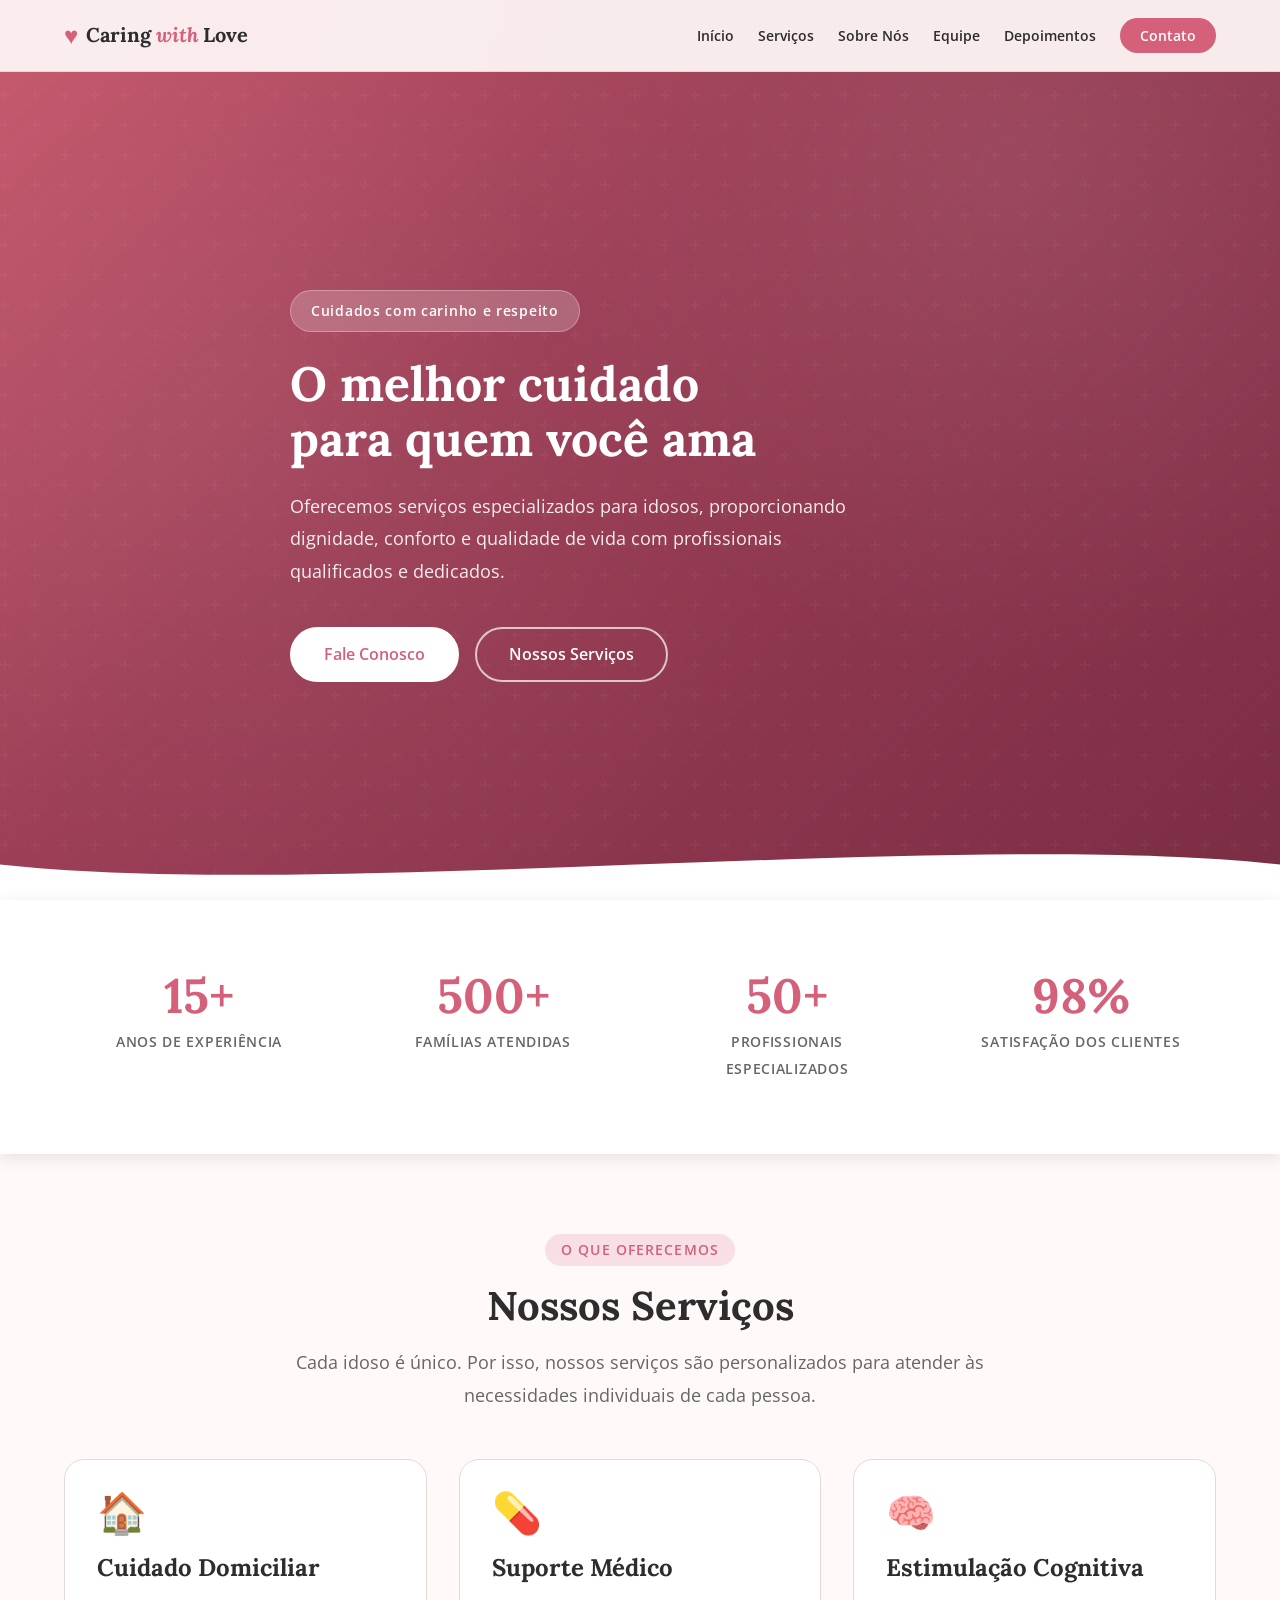
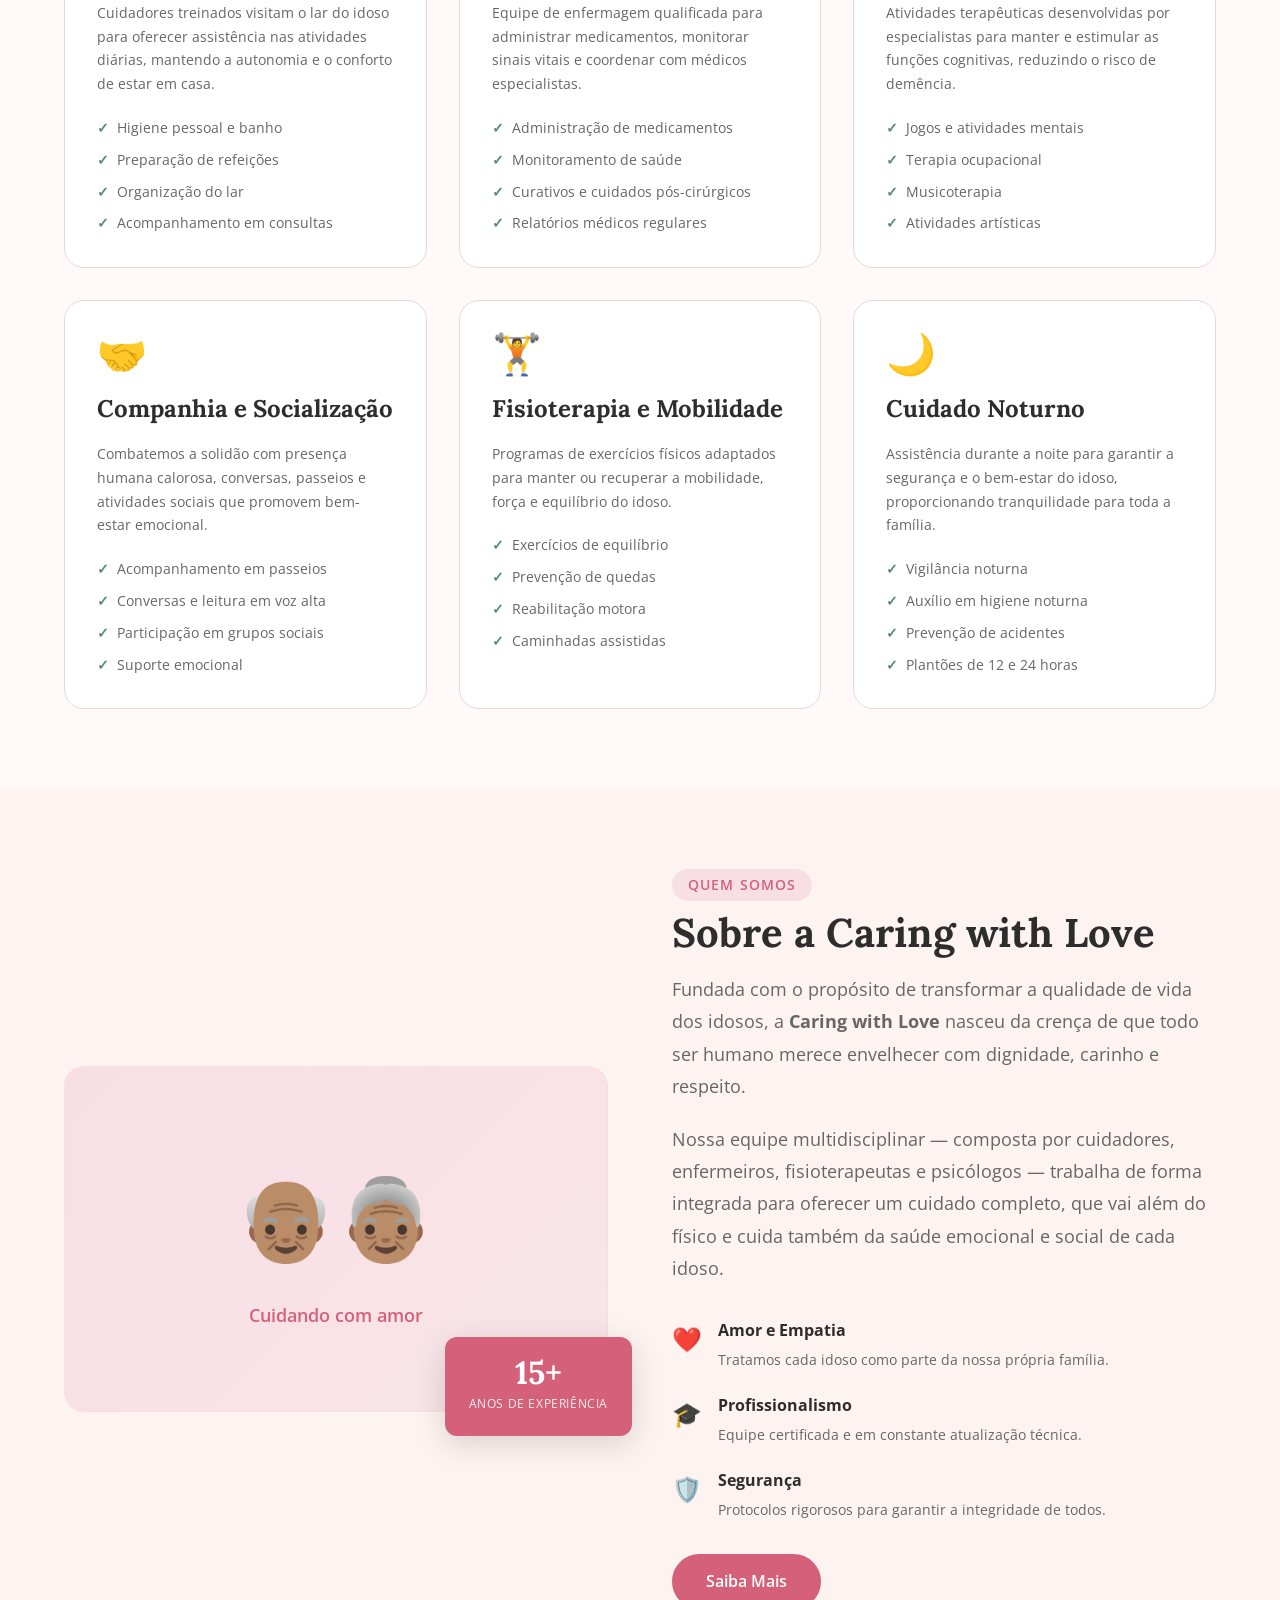
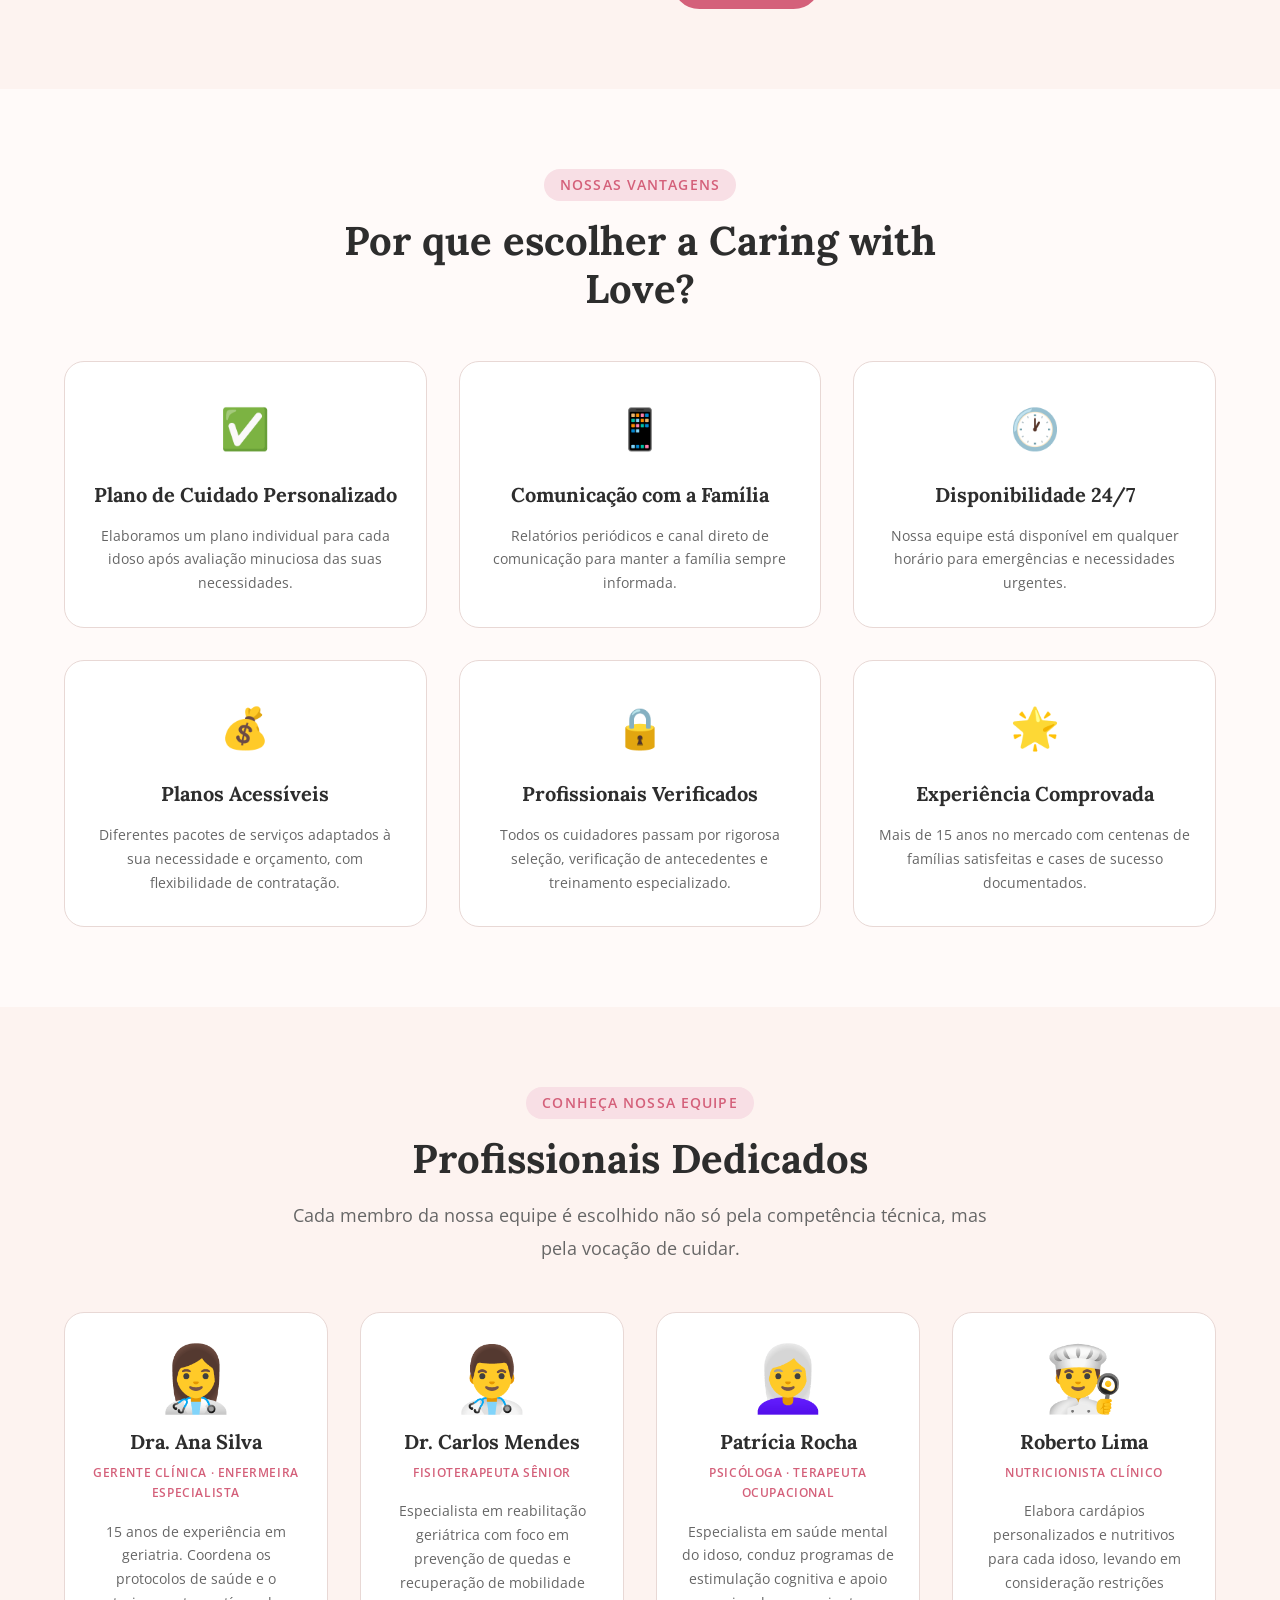
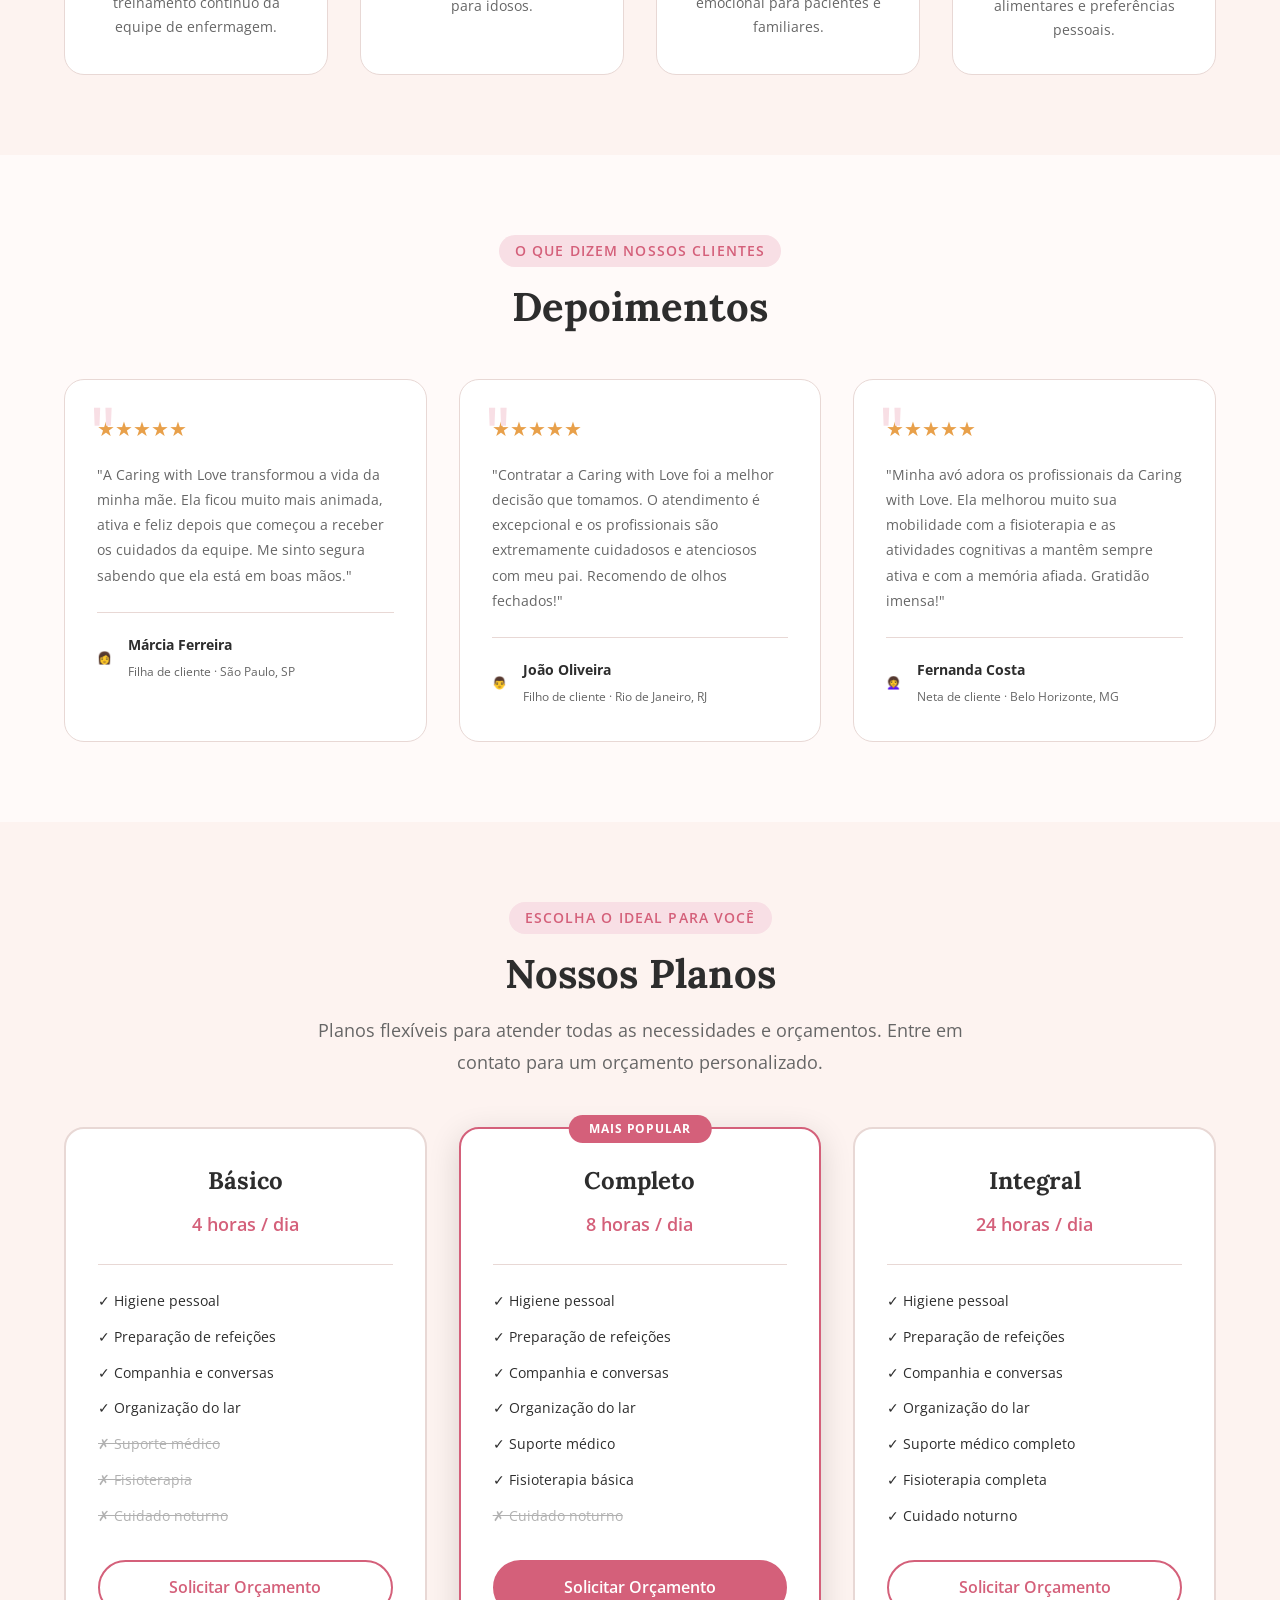
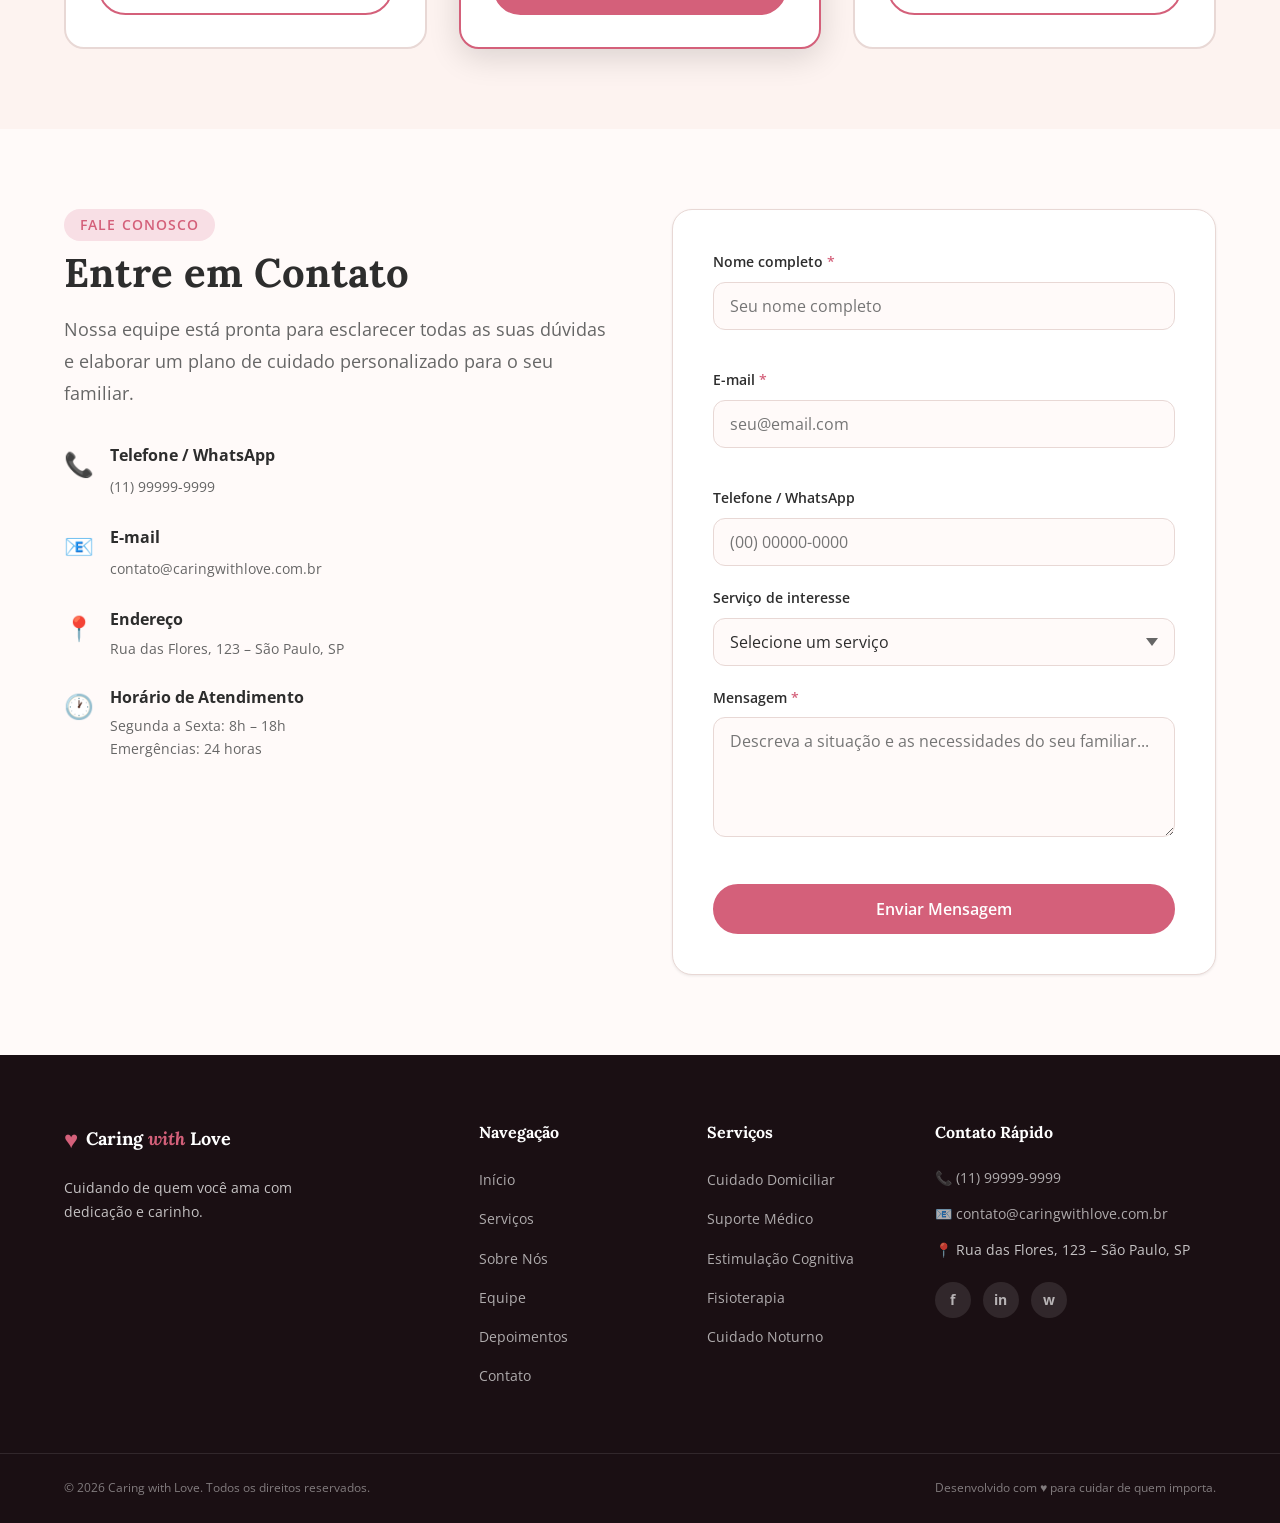
==== index.html @ ffe64343 "Create Caring with Love elderly care landing page website Agent-Logs-Url: https://github.com/Alfredo" ====
<!DOCTYPE html>
<html lang="pt-BR">
<head>
  <meta charset="UTF-8" />
  <meta name="viewport" content="width=device-width, initial-scale=1.0" />
  <meta name="description" content="Caring with Love – Cuidados especializados para idosos. Oferecemos serviços de acompanhamento, cuidado pessoal e suporte médico para garantir bem-estar e qualidade de vida." />
  <title>Caring with Love | Cuidados Especializados para Idosos</title>
  <link rel="stylesheet" href="css/styles.css" />
  <link rel="preconnect" href="https://fonts.googleapis.com" />
  <link rel="preconnect" href="https://fonts.gstatic.com" crossorigin />
  <link href="https://fonts.googleapis.com/css2?family=Lora:wght@400;600;700&family=Open+Sans:wght@300;400;600&display=swap" rel="stylesheet" />
</head>
<body>

  <!-- ===== HEADER / NAV ===== -->
  <header class="header" id="header">
    <div class="container header__inner">
      <a href="#inicio" class="logo" aria-label="Caring with Love – início">
        <span class="logo__icon">♥</span>
        <span class="logo__text">Caring <em>with</em> Love</span>
      </a>

      <button class="nav-toggle" id="navToggle" aria-expanded="false" aria-controls="mainNav" aria-label="Abrir menu">
        <span></span><span></span><span></span>
      </button>

      <nav class="nav" id="mainNav" role="navigation" aria-label="Menu principal">
        <ul class="nav__list">
          <li><a href="#inicio"     class="nav__link">Início</a></li>
          <li><a href="#servicos"   class="nav__link">Serviços</a></li>
          <li><a href="#sobre"      class="nav__link">Sobre Nós</a></li>
          <li><a href="#equipe"     class="nav__link">Equipe</a></li>
          <li><a href="#depoimentos" class="nav__link">Depoimentos</a></li>
          <li><a href="#contato"    class="nav__link nav__link--cta">Contato</a></li>
        </ul>
      </nav>
    </div>
  </header>

  <main>

    <!-- ===== HERO ===== -->
    <section class="hero" id="inicio" aria-labelledby="heroHeading">
      <div class="hero__overlay"></div>
      <div class="container hero__content">
        <p class="hero__tag">Cuidados com carinho e respeito</p>
        <h1 class="hero__heading" id="heroHeading">
          O melhor cuidado<br />para quem você ama
        </h1>
        <p class="hero__sub">
          Oferecemos serviços especializados para idosos, proporcionando dignidade,
          conforto e qualidade de vida com profissionais qualificados e dedicados.
        </p>
        <div class="hero__actions">
          <a href="#contato" class="btn btn--primary">Fale Conosco</a>
          <a href="#servicos" class="btn btn--outline">Nossos Serviços</a>
        </div>
      </div>
      <div class="hero__wave" aria-hidden="true">
        <svg viewBox="0 0 1440 80" preserveAspectRatio="none" xmlns="http://www.w3.org/2000/svg">
          <path d="M0,40 C360,80 1080,0 1440,40 L1440,80 L0,80 Z" fill="#fff"/>
        </svg>
      </div>
    </section>

    <!-- ===== STATS ===== -->
    <section class="stats" aria-label="Nossos números">
      <div class="container stats__grid">
        <div class="stat-card">
          <span class="stat-card__number">15+</span>
          <span class="stat-card__label">Anos de Experiência</span>
        </div>
        <div class="stat-card">
          <span class="stat-card__number">500+</span>
          <span class="stat-card__label">Famílias Atendidas</span>
        </div>
        <div class="stat-card">
          <span class="stat-card__number">50+</span>
          <span class="stat-card__label">Profissionais Especializados</span>
        </div>
        <div class="stat-card">
          <span class="stat-card__number">98%</span>
          <span class="stat-card__label">Satisfação dos Clientes</span>
        </div>
      </div>
    </section>

    <!-- ===== SERVIÇOS ===== -->
    <section class="services section" id="servicos" aria-labelledby="servicesHeading">
      <div class="container">
        <div class="section__header">
          <p class="section__tag">O que oferecemos</p>
          <h2 class="section__title" id="servicesHeading">Nossos Serviços</h2>
          <p class="section__sub">
            Cada idoso é único. Por isso, nossos serviços são personalizados para atender
            às necessidades individuais de cada pessoa.
          </p>
        </div>

        <div class="services__grid">

          <article class="service-card">
            <div class="service-card__icon" aria-hidden="true">🏠</div>
            <h3 class="service-card__title">Cuidado Domiciliar</h3>
            <p class="service-card__desc">
              Cuidadores treinados visitam o lar do idoso para oferecer assistência nas atividades
              diárias, mantendo a autonomia e o conforto de estar em casa.
            </p>
            <ul class="service-card__list">
              <li>Higiene pessoal e banho</li>
              <li>Preparação de refeições</li>
              <li>Organização do lar</li>
              <li>Acompanhamento em consultas</li>
            </ul>
          </article>

          <article class="service-card">
            <div class="service-card__icon" aria-hidden="true">💊</div>
            <h3 class="service-card__title">Suporte Médico</h3>
            <p class="service-card__desc">
              Equipe de enfermagem qualificada para administrar medicamentos, monitorar sinais
              vitais e coordenar com médicos especialistas.
            </p>
            <ul class="service-card__list">
              <li>Administração de medicamentos</li>
              <li>Monitoramento de saúde</li>
              <li>Curativos e cuidados pós-cirúrgicos</li>
              <li>Relatórios médicos regulares</li>
            </ul>
          </article>

          <article class="service-card">
            <div class="service-card__icon" aria-hidden="true">🧠</div>
            <h3 class="service-card__title">Estimulação Cognitiva</h3>
            <p class="service-card__desc">
              Atividades terapêuticas desenvolvidas por especialistas para manter e estimular as
              funções cognitivas, reduzindo o risco de demência.
            </p>
            <ul class="service-card__list">
              <li>Jogos e atividades mentais</li>
              <li>Terapia ocupacional</li>
              <li>Musicoterapia</li>
              <li>Atividades artísticas</li>
            </ul>
          </article>

          <article class="service-card">
            <div class="service-card__icon" aria-hidden="true">🤝</div>
            <h3 class="service-card__title">Companhia e Socialização</h3>
            <p class="service-card__desc">
              Combatemos a solidão com presença humana calorosa, conversas, passeios e atividades
              sociais que promovem bem-estar emocional.
            </p>
            <ul class="service-card__list">
              <li>Acompanhamento em passeios</li>
              <li>Conversas e leitura em voz alta</li>
              <li>Participação em grupos sociais</li>
              <li>Suporte emocional</li>
            </ul>
          </article>

          <article class="service-card">
            <div class="service-card__icon" aria-hidden="true">🏋️</div>
            <h3 class="service-card__title">Fisioterapia e Mobilidade</h3>
            <p class="service-card__desc">
              Programas de exercícios físicos adaptados para manter ou recuperar a mobilidade,
              força e equilíbrio do idoso.
            </p>
            <ul class="service-card__list">
              <li>Exercícios de equilíbrio</li>
              <li>Prevenção de quedas</li>
              <li>Reabilitação motora</li>
              <li>Caminhadas assistidas</li>
            </ul>
          </article>

          <article class="service-card">
            <div class="service-card__icon" aria-hidden="true">🌙</div>
            <h3 class="service-card__title">Cuidado Noturno</h3>
            <p class="service-card__desc">
              Assistência durante a noite para garantir a segurança e o bem-estar do idoso,
              proporcionando tranquilidade para toda a família.
            </p>
            <ul class="service-card__list">
              <li>Vigilância noturna</li>
              <li>Auxílio em higiene noturna</li>
              <li>Prevenção de acidentes</li>
              <li>Plantões de 12 e 24 horas</li>
            </ul>
          </article>

        </div>
      </div>
    </section>

    <!-- ===== SOBRE NÓS ===== -->
    <section class="about section section--alt" id="sobre" aria-labelledby="aboutHeading">
      <div class="container about__inner">
        <div class="about__visual" aria-hidden="true">
          <div class="about__img-wrap">
            <div class="about__img-placeholder">
              <span class="about__img-emoji">👴🏽👵🏽</span>
              <p>Cuidando com amor</p>
            </div>
          </div>
          <div class="about__badge">
            <span class="about__badge-number">15+</span>
            <span class="about__badge-text">Anos de experiência</span>
          </div>
        </div>

        <div class="about__content">
          <p class="section__tag">Quem somos</p>
          <h2 class="section__title" id="aboutHeading">Sobre a Caring with Love</h2>
          <p class="about__text">
            Fundada com o propósito de transformar a qualidade de vida dos idosos, a
            <strong>Caring with Love</strong> nasceu da crença de que todo ser humano merece
            envelhecer com dignidade, carinho e respeito.
          </p>
          <p class="about__text">
            Nossa equipe multidisciplinar — composta por cuidadores, enfermeiros, fisioterapeutas
            e psicólogos — trabalha de forma integrada para oferecer um cuidado completo, que vai
            além do físico e cuida também da saúde emocional e social de cada idoso.
          </p>

          <div class="about__values">
            <div class="value-item">
              <span class="value-item__icon" aria-hidden="true">❤️</span>
              <div>
                <strong>Amor e Empatia</strong>
                <p>Tratamos cada idoso como parte da nossa própria família.</p>
              </div>
            </div>
            <div class="value-item">
              <span class="value-item__icon" aria-hidden="true">🎓</span>
              <div>
                <strong>Profissionalismo</strong>
                <p>Equipe certificada e em constante atualização técnica.</p>
              </div>
            </div>
            <div class="value-item">
              <span class="value-item__icon" aria-hidden="true">🛡️</span>
              <div>
                <strong>Segurança</strong>
                <p>Protocolos rigorosos para garantir a integridade de todos.</p>
              </div>
            </div>
          </div>

          <a href="#contato" class="btn btn--primary">Saiba Mais</a>
        </div>
      </div>
    </section>

    <!-- ===== POR QUE NÓS ===== -->
    <section class="why section" aria-labelledby="whyHeading">
      <div class="container">
        <div class="section__header">
          <p class="section__tag">Nossas vantagens</p>
          <h2 class="section__title" id="whyHeading">Por que escolher a Caring with Love?</h2>
        </div>
        <div class="why__grid">
          <div class="why-item">
            <span class="why-item__icon" aria-hidden="true">✅</span>
            <h3>Plano de Cuidado Personalizado</h3>
            <p>Elaboramos um plano individual para cada idoso após avaliação minuciosa das suas necessidades.</p>
          </div>
          <div class="why-item">
            <span class="why-item__icon" aria-hidden="true">📱</span>
            <h3>Comunicação com a Família</h3>
            <p>Relatórios periódicos e canal direto de comunicação para manter a família sempre informada.</p>
          </div>
          <div class="why-item">
            <span class="why-item__icon" aria-hidden="true">🕐</span>
            <h3>Disponibilidade 24/7</h3>
            <p>Nossa equipe está disponível em qualquer horário para emergências e necessidades urgentes.</p>
          </div>
          <div class="why-item">
            <span class="why-item__icon" aria-hidden="true">💰</span>
            <h3>Planos Acessíveis</h3>
            <p>Diferentes pacotes de serviços adaptados à sua necessidade e orçamento, com flexibilidade de contratação.</p>
          </div>
          <div class="why-item">
            <span class="why-item__icon" aria-hidden="true">🔒</span>
            <h3>Profissionais Verificados</h3>
            <p>Todos os cuidadores passam por rigorosa seleção, verificação de antecedentes e treinamento especializado.</p>
          </div>
          <div class="why-item">
            <span class="why-item__icon" aria-hidden="true">🌟</span>
            <h3>Experiência Comprovada</h3>
            <p>Mais de 15 anos no mercado com centenas de famílias satisfeitas e cases de sucesso documentados.</p>
          </div>
        </div>
      </div>
    </section>

    <!-- ===== EQUIPE ===== -->
    <section class="team section section--alt" id="equipe" aria-labelledby="teamHeading">
      <div class="container">
        <div class="section__header">
          <p class="section__tag">Conheça nossa equipe</p>
          <h2 class="section__title" id="teamHeading">Profissionais Dedicados</h2>
          <p class="section__sub">
            Cada membro da nossa equipe é escolhido não só pela competência técnica,
            mas pela vocação de cuidar.
          </p>
        </div>

        <div class="team__grid">

          <article class="team-card">
            <div class="team-card__avatar" aria-hidden="true">👩‍⚕️</div>
            <h3 class="team-card__name">Dra. Ana Silva</h3>
            <p class="team-card__role">Gerente Clínica · Enfermeira Especialista</p>
            <p class="team-card__bio">
              15 anos de experiência em geriatria. Coordena os protocolos de saúde e o
              treinamento contínuo da equipe de enfermagem.
            </p>
          </article>

          <article class="team-card">
            <div class="team-card__avatar" aria-hidden="true">👨‍⚕️</div>
            <h3 class="team-card__name">Dr. Carlos Mendes</h3>
            <p class="team-card__role">Fisioterapeuta Sênior</p>
            <p class="team-card__bio">
              Especialista em reabilitação geriátrica com foco em prevenção de quedas
              e recuperação de mobilidade para idosos.
            </p>
          </article>

          <article class="team-card">
            <div class="team-card__avatar" aria-hidden="true">👩‍🦳</div>
            <h3 class="team-card__name">Patrícia Rocha</h3>
            <p class="team-card__role">Psicóloga · Terapeuta Ocupacional</p>
            <p class="team-card__bio">
              Especialista em saúde mental do idoso, conduz programas de estimulação
              cognitiva e apoio emocional para pacientes e familiares.
            </p>
          </article>

          <article class="team-card">
            <div class="team-card__avatar" aria-hidden="true">👨‍🍳</div>
            <h3 class="team-card__name">Roberto Lima</h3>
            <p class="team-card__role">Nutricionista Clínico</p>
            <p class="team-card__bio">
              Elabora cardápios personalizados e nutritivos para cada idoso, levando em
              consideração restrições alimentares e preferências pessoais.
            </p>
          </article>

        </div>
      </div>
    </section>

    <!-- ===== DEPOIMENTOS ===== -->
    <section class="testimonials section" id="depoimentos" aria-labelledby="testimonialsHeading">
      <div class="container">
        <div class="section__header">
          <p class="section__tag">O que dizem nossos clientes</p>
          <h2 class="section__title" id="testimonialsHeading">Depoimentos</h2>
        </div>

        <div class="testimonials__slider" role="list">

          <blockquote class="testimonial-card" role="listitem">
            <div class="testimonial-card__stars" aria-label="5 estrelas">★★★★★</div>
            <p class="testimonial-card__text">
              "A Caring with Love transformou a vida da minha mãe. Ela ficou muito mais animada,
              ativa e feliz depois que começou a receber os cuidados da equipe. Me sinto segura
              sabendo que ela está em boas mãos."
            </p>
            <footer class="testimonial-card__author">
              <span class="testimonial-card__avatar" aria-hidden="true">👩</span>
              <div>
                <cite>Márcia Ferreira</cite>
                <span>Filha de cliente · São Paulo, SP</span>
              </div>
            </footer>
          </blockquote>

          <blockquote class="testimonial-card" role="listitem">
            <div class="testimonial-card__stars" aria-label="5 estrelas">★★★★★</div>
            <p class="testimonial-card__text">
              "Contratar a Caring with Love foi a melhor decisão que tomamos. O atendimento
              é excepcional e os profissionais são extremamente cuidadosos e atenciosos com
              meu pai. Recomendo de olhos fechados!"
            </p>
            <footer class="testimonial-card__author">
              <span class="testimonial-card__avatar" aria-hidden="true">👨</span>
              <div>
                <cite>João Oliveira</cite>
                <span>Filho de cliente · Rio de Janeiro, RJ</span>
              </div>
            </footer>
          </blockquote>

          <blockquote class="testimonial-card" role="listitem">
            <div class="testimonial-card__stars" aria-label="5 estrelas">★★★★★</div>
            <p class="testimonial-card__text">
              "Minha avó adora os profissionais da Caring with Love. Ela melhorou muito
              sua mobilidade com a fisioterapia e as atividades cognitivas a mantêm
              sempre ativa e com a memória afiada. Gratidão imensa!"
            </p>
            <footer class="testimonial-card__author">
              <span class="testimonial-card__avatar" aria-hidden="true">👩‍🦱</span>
              <div>
                <cite>Fernanda Costa</cite>
                <span>Neta de cliente · Belo Horizonte, MG</span>
              </div>
            </footer>
          </blockquote>

        </div>
      </div>
    </section>

    <!-- ===== PLANOS ===== -->
    <section class="plans section section--alt" aria-labelledby="plansHeading">
      <div class="container">
        <div class="section__header">
          <p class="section__tag">Escolha o ideal para você</p>
          <h2 class="section__title" id="plansHeading">Nossos Planos</h2>
          <p class="section__sub">
            Planos flexíveis para atender todas as necessidades e orçamentos.
            Entre em contato para um orçamento personalizado.
          </p>
        </div>

        <div class="plans__grid">

          <div class="plan-card">
            <div class="plan-card__header">
              <h3 class="plan-card__name">Básico</h3>
              <p class="plan-card__hours">4 horas / dia</p>
            </div>
            <ul class="plan-card__features">
              <li>✓ Higiene pessoal</li>
              <li>✓ Preparação de refeições</li>
              <li>✓ Companhia e conversas</li>
              <li>✓ Organização do lar</li>
              <li class="inactive">✗ Suporte médico</li>
              <li class="inactive">✗ Fisioterapia</li>
              <li class="inactive">✗ Cuidado noturno</li>
            </ul>
            <a href="#contato" class="btn btn--outline btn--full">Solicitar Orçamento</a>
          </div>

          <div class="plan-card plan-card--featured">
            <div class="plan-card__badge">Mais Popular</div>
            <div class="plan-card__header">
              <h3 class="plan-card__name">Completo</h3>
              <p class="plan-card__hours">8 horas / dia</p>
            </div>
            <ul class="plan-card__features">
              <li>✓ Higiene pessoal</li>
              <li>✓ Preparação de refeições</li>
              <li>✓ Companhia e conversas</li>
              <li>✓ Organização do lar</li>
              <li>✓ Suporte médico</li>
              <li>✓ Fisioterapia básica</li>
              <li class="inactive">✗ Cuidado noturno</li>
            </ul>
            <a href="#contato" class="btn btn--primary btn--full">Solicitar Orçamento</a>
          </div>

          <div class="plan-card">
            <div class="plan-card__header">
              <h3 class="plan-card__name">Integral</h3>
              <p class="plan-card__hours">24 horas / dia</p>
            </div>
            <ul class="plan-card__features">
              <li>✓ Higiene pessoal</li>
              <li>✓ Preparação de refeições</li>
              <li>✓ Companhia e conversas</li>
              <li>✓ Organização do lar</li>
              <li>✓ Suporte médico completo</li>
              <li>✓ Fisioterapia completa</li>
              <li>✓ Cuidado noturno</li>
            </ul>
            <a href="#contato" class="btn btn--outline btn--full">Solicitar Orçamento</a>
          </div>

        </div>
      </div>
    </section>

    <!-- ===== CONTATO ===== -->
    <section class="contact section" id="contato" aria-labelledby="contactHeading">
      <div class="container contact__inner">

        <div class="contact__info">
          <p class="section__tag">Fale conosco</p>
          <h2 class="section__title" id="contactHeading">Entre em Contato</h2>
          <p class="contact__text">
            Nossa equipe está pronta para esclarecer todas as suas dúvidas e elaborar
            um plano de cuidado personalizado para o seu familiar.
          </p>

          <div class="contact__details">
            <div class="contact__detail-item">
              <span class="contact__detail-icon" aria-hidden="true">📞</span>
              <div>
                <strong>Telefone / WhatsApp</strong>
                <a href="tel:+5511999999999">(11) 99999-9999</a>
              </div>
            </div>
            <div class="contact__detail-item">
              <span class="contact__detail-icon" aria-hidden="true">📧</span>
              <div>
                <strong>E-mail</strong>
                <a href="mailto:contato@caringwithlove.com.br">contato@caringwithlove.com.br</a>
              </div>
            </div>
            <div class="contact__detail-item">
              <span class="contact__detail-icon" aria-hidden="true">📍</span>
              <div>
                <strong>Endereço</strong>
                <address>Rua das Flores, 123 – São Paulo, SP</address>
              </div>
            </div>
            <div class="contact__detail-item">
              <span class="contact__detail-icon" aria-hidden="true">🕐</span>
              <div>
                <strong>Horário de Atendimento</strong>
                <p>Segunda a Sexta: 8h – 18h<br/>Emergências: 24 horas</p>
              </div>
            </div>
          </div>
        </div>

        <div class="contact__form-wrap">
          <form class="contact-form" id="contactForm" novalidate aria-label="Formulário de contato">
            <div class="form-group">
              <label for="name">Nome completo <span aria-hidden="true">*</span></label>
              <input type="text" id="name" name="name" required autocomplete="name"
                     placeholder="Seu nome completo" aria-required="true" />
              <span class="form-error" id="nameError" aria-live="polite"></span>
            </div>

            <div class="form-group">
              <label for="email">E-mail <span aria-hidden="true">*</span></label>
              <input type="email" id="email" name="email" required autocomplete="email"
                     placeholder="seu@email.com" aria-required="true" />
              <span class="form-error" id="emailError" aria-live="polite"></span>
            </div>

            <div class="form-group">
              <label for="phone">Telefone / WhatsApp</label>
              <input type="tel" id="phone" name="phone" autocomplete="tel"
                     placeholder="(00) 00000-0000" />
            </div>

            <div class="form-group">
              <label for="service">Serviço de interesse</label>
              <select id="service" name="service">
                <option value="">Selecione um serviço</option>
                <option value="domiciliar">Cuidado Domiciliar</option>
                <option value="medico">Suporte Médico</option>
                <option value="cognitivo">Estimulação Cognitiva</option>
                <option value="companhia">Companhia e Socialização</option>
                <option value="fisioterapia">Fisioterapia e Mobilidade</option>
                <option value="noturno">Cuidado Noturno</option>
                <option value="outro">Outro</option>
              </select>
            </div>

            <div class="form-group">
              <label for="message">Mensagem <span aria-hidden="true">*</span></label>
              <textarea id="message" name="message" rows="4" required
                        placeholder="Descreva a situação e as necessidades do seu familiar..."
                        aria-required="true"></textarea>
              <span class="form-error" id="messageError" aria-live="polite"></span>
            </div>

            <button type="submit" class="btn btn--primary btn--full">
              Enviar Mensagem
            </button>

            <p class="form-success" id="formSuccess" role="alert" hidden>
              ✅ Mensagem enviada com sucesso! Entraremos em contato em breve.
            </p>
          </form>
        </div>

      </div>
    </section>

  </main>

  <!-- ===== FOOTER ===== -->
  <footer class="footer" role="contentinfo">
    <div class="container footer__inner">
      <div class="footer__brand">
        <a href="#inicio" class="logo logo--light" aria-label="Caring with Love – voltar ao início">
          <span class="logo__icon">♥</span>
          <span class="logo__text">Caring <em>with</em> Love</span>
        </a>
        <p class="footer__tagline">Cuidando de quem você ama com dedicação e carinho.</p>
      </div>

      <div class="footer__links">
        <h4>Navegação</h4>
        <ul>
          <li><a href="#inicio">Início</a></li>
          <li><a href="#servicos">Serviços</a></li>
          <li><a href="#sobre">Sobre Nós</a></li>
          <li><a href="#equipe">Equipe</a></li>
          <li><a href="#depoimentos">Depoimentos</a></li>
          <li><a href="#contato">Contato</a></li>
        </ul>
      </div>

      <div class="footer__links">
        <h4>Serviços</h4>
        <ul>
          <li><a href="#servicos">Cuidado Domiciliar</a></li>
          <li><a href="#servicos">Suporte Médico</a></li>
          <li><a href="#servicos">Estimulação Cognitiva</a></li>
          <li><a href="#servicos">Fisioterapia</a></li>
          <li><a href="#servicos">Cuidado Noturno</a></li>
        </ul>
      </div>

      <div class="footer__contact">
        <h4>Contato Rápido</h4>
        <p><a href="tel:+5511999999999">📞 (11) 99999-9999</a></p>
        <p><a href="mailto:contato@caringwithlove.com.br">📧 contato@caringwithlove.com.br</a></p>
        <p>📍 Rua das Flores, 123 – São Paulo, SP</p>
        <div class="footer__social" aria-label="Redes sociais">
          <a href="#" aria-label="Facebook" class="social-link">f</a>
          <a href="#" aria-label="Instagram" class="social-link">in</a>
          <a href="#" aria-label="WhatsApp" class="social-link">w</a>
        </div>
      </div>
    </div>

    <div class="footer__bottom">
      <div class="container">
        <p>&copy; <span id="currentYear"></span> Caring with Love. Todos os direitos reservados.</p>
        <p>Desenvolvido com <span aria-label="amor">♥</span> para cuidar de quem importa.</p>
      </div>
    </div>
  </footer>

  <!-- Back to top button -->
  <a href="#inicio" class="back-to-top" id="backToTop" aria-label="Voltar ao topo" hidden>↑</a>

  <script src="js/main.js"></script>
</body>
</html>
---- css/styles.css ----
/* ============================================================
   Caring with Love – Main Stylesheet
   Design: warm, accessible, professional senior-care look
   ============================================================ */

/* ---------- CSS Custom Properties ---------- */
:root {
  /* Palette */
  --clr-primary:       #d4607a;   /* warm rose */
  --clr-primary-dark:  #b84d66;
  --clr-primary-light: #f8dfe5;
  --clr-secondary:     #5a8a6e;   /* calm green */
  --clr-secondary-light: #e8f4ee;
  --clr-accent:        #e8a04a;   /* warm amber */

  /* Neutrals */
  --clr-bg:            #fffaf9;
  --clr-bg-alt:        #fdf3f0;
  --clr-text:          #2d2d2d;
  --clr-text-muted:    #666;
  --clr-border:        #e8d8d5;
  --clr-white:         #ffffff;

  /* Typography */
  --font-heading: 'Lora', Georgia, serif;
  --font-body:    'Open Sans', Arial, sans-serif;
  --fs-xs:   0.75rem;
  --fs-sm:   0.875rem;
  --fs-base: 1rem;
  --fs-md:   1.125rem;
  --fs-lg:   1.25rem;
  --fs-xl:   1.5rem;
  --fs-2xl:  2rem;
  --fs-3xl:  2.5rem;
  --fs-4xl:  3rem;

  /* Spacing */
  --space-1:  0.25rem;
  --space-2:  0.5rem;
  --space-3:  0.75rem;
  --space-4:  1rem;
  --space-5:  1.25rem;
  --space-6:  1.5rem;
  --space-8:  2rem;
  --space-10: 2.5rem;
  --space-12: 3rem;
  --space-16: 4rem;
  --space-20: 5rem;
  --space-24: 6rem;

  /* Layout */
  --container-max: 1200px;
  --header-h: 72px;
  --radius-sm: 6px;
  --radius-md: 12px;
  --radius-lg: 20px;
  --radius-pill: 100px;

  /* Shadows */
  --shadow-sm: 0 1px 3px rgba(0,0,0,0.08);
  --shadow-md: 0 4px 16px rgba(0,0,0,0.10);
  --shadow-lg: 0 8px 32px rgba(0,0,0,0.14);

  /* Transitions */
  --transition: 0.25s ease;
}

/* ---------- Reset & Base ---------- */
*, *::before, *::after {
  box-sizing: border-box;
  margin: 0;
  padding: 0;
}

html {
  scroll-behavior: smooth;
  scroll-padding-top: var(--header-h);
}

body {
  font-family: var(--font-body);
  font-size: var(--fs-base);
  line-height: 1.7;
  color: var(--clr-text);
  background-color: var(--clr-bg);
  -webkit-font-smoothing: antialiased;
}

img, svg { display: block; max-width: 100%; }

a {
  color: var(--clr-primary);
  text-decoration: none;
  transition: color var(--transition);
}
a:hover { color: var(--clr-primary-dark); }
a:focus-visible {
  outline: 3px solid var(--clr-primary);
  outline-offset: 3px;
  border-radius: var(--radius-sm);
}

ul { list-style: none; }

/* ---------- Utility: Container ---------- */
.container {
  width: 90%;
  max-width: var(--container-max);
  margin-inline: auto;
}

/* ---------- Utility: Buttons ---------- */
.btn {
  display: inline-flex;
  align-items: center;
  justify-content: center;
  gap: var(--space-2);
  padding: var(--space-3) var(--space-8);
  border-radius: var(--radius-pill);
  font-family: var(--font-body);
  font-size: var(--fs-base);
  font-weight: 600;
  cursor: pointer;
  border: 2px solid transparent;
  transition: all var(--transition);
  white-space: nowrap;
  text-decoration: none;
}

.btn--primary {
  background: var(--clr-primary);
  color: var(--clr-white);
  border-color: var(--clr-primary);
}
.btn--primary:hover {
  background: var(--clr-primary-dark);
  border-color: var(--clr-primary-dark);
  color: var(--clr-white);
  transform: translateY(-2px);
  box-shadow: 0 6px 20px rgba(212,96,122,0.35);
}

.btn--outline {
  background: transparent;
  color: var(--clr-primary);
  border-color: var(--clr-primary);
}
.btn--outline:hover {
  background: var(--clr-primary);
  color: var(--clr-white);
  transform: translateY(-2px);
}

.btn--full { width: 100%; }

/* ---------- Section helpers ---------- */
.section {
  padding-block: var(--space-20);
}
.section--alt {
  background-color: var(--clr-bg-alt);
}

.section__header {
  text-align: center;
  max-width: 700px;
  margin-inline: auto;
  margin-bottom: var(--space-12);
}

.section__tag {
  display: inline-block;
  background: var(--clr-primary-light);
  color: var(--clr-primary);
  font-size: var(--fs-sm);
  font-weight: 600;
  letter-spacing: 0.08em;
  text-transform: uppercase;
  padding: var(--space-1) var(--space-4);
  border-radius: var(--radius-pill);
  margin-bottom: var(--space-4);
}

.section__title {
  font-family: var(--font-heading);
  font-size: clamp(var(--fs-xl), 4vw, var(--fs-3xl));
  font-weight: 700;
  color: var(--clr-text);
  line-height: 1.2;
  margin-bottom: var(--space-4);
}

.section__sub {
  color: var(--clr-text-muted);
  font-size: var(--fs-md);
  line-height: 1.8;
}

/* ============================================================
   HEADER
   ============================================================ */
.header {
  position: fixed;
  top: 0;
  left: 0;
  right: 0;
  z-index: 1000;
  height: var(--header-h);
  background: rgba(255,250,249,0.92);
  backdrop-filter: blur(10px);
  -webkit-backdrop-filter: blur(10px);
  border-bottom: 1px solid var(--clr-border);
  transition: box-shadow var(--transition);
}
.header.scrolled { box-shadow: var(--shadow-md); }

.header__inner {
  height: 100%;
  display: flex;
  align-items: center;
  justify-content: space-between;
  gap: var(--space-6);
}

/* Logo */
.logo {
  display: flex;
  align-items: center;
  gap: var(--space-2);
  color: var(--clr-text);
  text-decoration: none;
  flex-shrink: 0;
}
.logo:hover { color: var(--clr-primary); }
.logo__icon {
  font-size: var(--fs-xl);
  color: var(--clr-primary);
}
.logo__text {
  font-family: var(--font-heading);
  font-size: var(--fs-lg);
  font-weight: 700;
}
.logo__text em { font-style: italic; color: var(--clr-primary); }
.logo--light .logo__text,
.logo--light { color: var(--clr-white); }

/* Nav */
.nav__list {
  display: flex;
  align-items: center;
  gap: var(--space-6);
}

.nav__link {
  font-size: var(--fs-sm);
  font-weight: 600;
  color: var(--clr-text);
  padding-block: var(--space-2);
  border-bottom: 2px solid transparent;
  transition: all var(--transition);
}
.nav__link:hover,
.nav__link.active {
  color: var(--clr-primary);
  border-bottom-color: var(--clr-primary);
}
.nav__link--cta {
  background: var(--clr-primary);
  color: var(--clr-white) !important;
  padding: var(--space-2) var(--space-5);
  border-radius: var(--radius-pill);
  border-bottom: none !important;
}
.nav__link--cta:hover {
  background: var(--clr-primary-dark);
  transform: translateY(-1px);
}

/* Mobile toggle */
.nav-toggle {
  display: none;
  flex-direction: column;
  gap: 5px;
  background: none;
  border: none;
  cursor: pointer;
  padding: var(--space-2);
  border-radius: var(--radius-sm);
}
.nav-toggle span {
  display: block;
  width: 24px;
  height: 2px;
  background: var(--clr-text);
  border-radius: 2px;
  transition: all var(--transition);
}
.nav-toggle[aria-expanded="true"] span:nth-child(1) {
  transform: translateY(7px) rotate(45deg);
}
.nav-toggle[aria-expanded="true"] span:nth-child(2) {
  opacity: 0;
}
.nav-toggle[aria-expanded="true"] span:nth-child(3) {
  transform: translateY(-7px) rotate(-45deg);
}

/* ============================================================
   HERO
   ============================================================ */
.hero {
  position: relative;
  min-height: 100vh;
  display: flex;
  align-items: center;
  background: linear-gradient(135deg, #c85a6e 0%, #9b3d55 40%, #7a2d44 100%);
  overflow: hidden;
  padding-top: var(--header-h);
}

/* Decorative pattern */
.hero::before {
  content: '';
  position: absolute;
  inset: 0;
  background-image:
    radial-gradient(circle at 20% 50%, rgba(255,255,255,0.05) 0%, transparent 50%),
    radial-gradient(circle at 80% 20%, rgba(255,255,255,0.08) 0%, transparent 40%);
  pointer-events: none;
}

.hero__overlay {
  position: absolute;
  inset: 0;
  background: url("data:image/svg+xml,%3Csvg width='60' height='60' viewBox='0 0 60 60' xmlns='http://www.w3.org/2000/svg'%3E%3Cg fill='none' fill-rule='evenodd'%3E%3Cg fill='%23ffffff' fill-opacity='0.03'%3E%3Cpath d='M36 34v-4h-2v4h-4v2h4v4h2v-4h4v-2h-4zm0-30V0h-2v4h-4v2h4v4h2V6h4V4h-4zM6 34v-4H4v4H0v2h4v4h2v-4h4v-2H6zM6 4V0H4v4H0v2h4v4h2V6h4V4H6z'/%3E%3C/g%3E%3C/g%3E%3C/svg%3E");
  pointer-events: none;
}

.hero__content {
  position: relative;
  z-index: 1;
  max-width: 700px;
  color: var(--clr-white);
  padding-block: var(--space-16);
}

.hero__tag {
  display: inline-block;
  background: rgba(255,255,255,0.2);
  backdrop-filter: blur(4px);
  border: 1px solid rgba(255,255,255,0.3);
  padding: var(--space-2) var(--space-5);
  border-radius: var(--radius-pill);
  font-size: var(--fs-sm);
  font-weight: 600;
  margin-bottom: var(--space-6);
  letter-spacing: 0.05em;
}

.hero__heading {
  font-family: var(--font-heading);
  font-size: clamp(var(--fs-2xl), 6vw, var(--fs-4xl));
  font-weight: 700;
  line-height: 1.15;
  margin-bottom: var(--space-6);
}

.hero__sub {
  font-size: clamp(var(--fs-base), 2.5vw, var(--fs-md));
  line-height: 1.8;
  opacity: 0.9;
  margin-bottom: var(--space-10);
  max-width: 560px;
}

.hero__actions {
  display: flex;
  flex-wrap: wrap;
  gap: var(--space-4);
}

.hero__actions .btn--primary {
  background: var(--clr-white);
  color: var(--clr-primary);
  border-color: var(--clr-white);
}
.hero__actions .btn--primary:hover {
  background: var(--clr-primary-light);
  border-color: var(--clr-primary-light);
  color: var(--clr-primary-dark);
}

.hero__actions .btn--outline {
  color: var(--clr-white);
  border-color: rgba(255,255,255,0.7);
}
.hero__actions .btn--outline:hover {
  background: rgba(255,255,255,0.15);
  border-color: var(--clr-white);
  color: var(--clr-white);
}

.hero__wave {
  position: absolute;
  bottom: 0;
  left: 0;
  right: 0;
  line-height: 0;
}
.hero__wave svg { width: 100%; height: auto; }

/* ============================================================
   STATS
   ============================================================ */
.stats {
  padding-block: var(--space-12);
  background: var(--clr-white);
  box-shadow: var(--shadow-md);
  position: relative;
  z-index: 2;
}

.stats__grid {
  display: grid;
  grid-template-columns: repeat(auto-fit, minmax(180px, 1fr));
  gap: var(--space-6);
  text-align: center;
}

.stat-card {
  padding: var(--space-6);
}
.stat-card__number {
  display: block;
  font-family: var(--font-heading);
  font-size: clamp(var(--fs-2xl), 4vw, var(--fs-4xl));
  font-weight: 700;
  color: var(--clr-primary);
  line-height: 1;
  margin-bottom: var(--space-2);
}
.stat-card__label {
  font-size: var(--fs-sm);
  color: var(--clr-text-muted);
  font-weight: 600;
  text-transform: uppercase;
  letter-spacing: 0.05em;
}

/* ============================================================
   SERVICES
   ============================================================ */
.services__grid {
  display: grid;
  grid-template-columns: repeat(auto-fit, minmax(300px, 1fr));
  gap: var(--space-8);
}

.service-card {
  background: var(--clr-white);
  border: 1px solid var(--clr-border);
  border-radius: var(--radius-lg);
  padding: var(--space-8);
  transition: all var(--transition);
}
.service-card:hover {
  transform: translateY(-6px);
  box-shadow: var(--shadow-lg);
  border-color: var(--clr-primary-light);
}

.service-card__icon {
  font-size: 2.5rem;
  margin-bottom: var(--space-4);
  line-height: 1;
}

.service-card__title {
  font-family: var(--font-heading);
  font-size: var(--fs-xl);
  font-weight: 700;
  color: var(--clr-text);
  margin-bottom: var(--space-3);
}

.service-card__desc {
  color: var(--clr-text-muted);
  margin-bottom: var(--space-5);
  font-size: var(--fs-sm);
}

.service-card__list {
  display: flex;
  flex-direction: column;
  gap: var(--space-2);
}
.service-card__list li {
  font-size: var(--fs-sm);
  color: var(--clr-text-muted);
  padding-left: var(--space-5);
  position: relative;
}
.service-card__list li::before {
  content: '✓';
  position: absolute;
  left: 0;
  color: var(--clr-secondary);
  font-weight: 700;
}

/* ============================================================
   ABOUT
   ============================================================ */
.about__inner {
  display: grid;
  grid-template-columns: 1fr 1fr;
  gap: var(--space-16);
  align-items: center;
}

.about__visual {
  position: relative;
}

.about__img-wrap {
  border-radius: var(--radius-lg);
  overflow: hidden;
}

.about__img-placeholder {
  background: linear-gradient(135deg, var(--clr-primary-light), #f9e5e8);
  border-radius: var(--radius-lg);
  padding: var(--space-20) var(--space-10);
  text-align: center;
  border: 2px dashed var(--clr-primary-light);
}
.about__img-emoji {
  font-size: 5rem;
  display: block;
  margin-bottom: var(--space-4);
}
.about__img-placeholder p {
  color: var(--clr-primary);
  font-weight: 600;
  font-size: var(--fs-md);
}

.about__badge {
  position: absolute;
  bottom: calc(-1 * var(--space-6));
  right: calc(-1 * var(--space-6));
  background: var(--clr-primary);
  color: var(--clr-white);
  border-radius: var(--radius-md);
  padding: var(--space-5) var(--space-6);
  text-align: center;
  box-shadow: var(--shadow-lg);
}
.about__badge-number {
  display: block;
  font-family: var(--font-heading);
  font-size: var(--fs-2xl);
  font-weight: 700;
  line-height: 1;
}
.about__badge-text {
  font-size: var(--fs-xs);
  opacity: 0.9;
  text-transform: uppercase;
  letter-spacing: 0.05em;
}

.about__content .section__title { text-align: left; }
.about__content .section__tag  { margin-bottom: var(--space-2); }

.about__text {
  color: var(--clr-text-muted);
  margin-bottom: var(--space-5);
  font-size: var(--fs-md);
  line-height: 1.8;
}

.about__values {
  display: flex;
  flex-direction: column;
  gap: var(--space-5);
  margin-block: var(--space-8);
}

.value-item {
  display: flex;
  gap: var(--space-4);
  align-items: flex-start;
}
.value-item__icon {
  font-size: 1.5rem;
  flex-shrink: 0;
  margin-top: 2px;
}
.value-item strong {
  display: block;
  color: var(--clr-text);
  margin-bottom: var(--space-1);
}
.value-item p {
  color: var(--clr-text-muted);
  font-size: var(--fs-sm);
}

/* ============================================================
   WHY CHOOSE US
   ============================================================ */
.why__grid {
  display: grid;
  grid-template-columns: repeat(auto-fit, minmax(280px, 1fr));
  gap: var(--space-8);
}

.why-item {
  text-align: center;
  padding: var(--space-8) var(--space-6);
  border-radius: var(--radius-lg);
  background: var(--clr-white);
  border: 1px solid var(--clr-border);
  transition: all var(--transition);
}
.why-item:hover {
  box-shadow: var(--shadow-md);
  border-color: var(--clr-primary-light);
  transform: translateY(-4px);
}

.why-item__icon {
  font-size: 2.5rem;
  display: block;
  margin-bottom: var(--space-4);
}
.why-item h3 {
  font-family: var(--font-heading);
  font-size: var(--fs-lg);
  font-weight: 700;
  margin-bottom: var(--space-3);
  color: var(--clr-text);
}
.why-item p {
  color: var(--clr-text-muted);
  font-size: var(--fs-sm);
  line-height: 1.7;
}

/* ============================================================
   TEAM
   ============================================================ */
.team__grid {
  display: grid;
  grid-template-columns: repeat(auto-fit, minmax(240px, 1fr));
  gap: var(--space-8);
}

.team-card {
  background: var(--clr-white);
  border: 1px solid var(--clr-border);
  border-radius: var(--radius-lg);
  padding: var(--space-8) var(--space-6);
  text-align: center;
  transition: all var(--transition);
}
.team-card:hover {
  transform: translateY(-4px);
  box-shadow: var(--shadow-md);
  border-color: var(--clr-primary-light);
}

.team-card__avatar {
  font-size: 4rem;
  display: block;
  margin-bottom: var(--space-4);
  line-height: 1;
}

.team-card__name {
  font-family: var(--font-heading);
  font-size: var(--fs-lg);
  font-weight: 700;
  margin-bottom: var(--space-1);
  color: var(--clr-text);
}

.team-card__role {
  font-size: var(--fs-xs);
  color: var(--clr-primary);
  font-weight: 600;
  text-transform: uppercase;
  letter-spacing: 0.05em;
  margin-bottom: var(--space-4);
}

.team-card__bio {
  font-size: var(--fs-sm);
  color: var(--clr-text-muted);
  line-height: 1.7;
}

/* ============================================================
   TESTIMONIALS
   ============================================================ */
.testimonials {
  background: var(--clr-bg);
}

.testimonials__slider {
  display: grid;
  grid-template-columns: repeat(auto-fit, minmax(280px, 1fr));
  gap: var(--space-8);
}

.testimonial-card {
  background: var(--clr-white);
  border: 1px solid var(--clr-border);
  border-radius: var(--radius-lg);
  padding: var(--space-8);
  position: relative;
  transition: all var(--transition);
}
.testimonial-card:hover {
  box-shadow: var(--shadow-md);
  transform: translateY(-4px);
}
.testimonial-card::before {
  content: '"';
  position: absolute;
  top: var(--space-4);
  left: var(--space-6);
  font-family: var(--font-heading);
  font-size: 5rem;
  color: var(--clr-primary-light);
  line-height: 1;
  pointer-events: none;
}

.testimonial-card__stars {
  color: var(--clr-accent);
  font-size: var(--fs-lg);
  margin-bottom: var(--space-4);
}

.testimonial-card__text {
  color: var(--clr-text-muted);
  font-size: var(--fs-sm);
  line-height: 1.8;
  margin-bottom: var(--space-6);
  position: relative;
  z-index: 1;
}

.testimonial-card__author {
  display: flex;
  align-items: center;
  gap: var(--space-4);
  border-top: 1px solid var(--clr-border);
  padding-top: var(--space-5);
}
.testimonial-card__avatar {
  font-size: 2.5rem;
  flex-shrink: 0;
}
.testimonial-card__author cite {
  display: block;
  font-style: normal;
  font-weight: 700;
  color: var(--clr-text);
  font-size: var(--fs-sm);
}
.testimonial-card__author span {
  font-size: var(--fs-xs);
  color: var(--clr-text-muted);
}

/* ============================================================
   PLANS
   ============================================================ */
.plans__grid {
  display: grid;
  grid-template-columns: repeat(auto-fit, minmax(280px, 1fr));
  gap: var(--space-8);
  align-items: start;
}

.plan-card {
  background: var(--clr-white);
  border: 2px solid var(--clr-border);
  border-radius: var(--radius-lg);
  padding: var(--space-8);
  position: relative;
  transition: all var(--transition);
}
.plan-card:hover {
  transform: translateY(-4px);
  box-shadow: var(--shadow-md);
}
.plan-card--featured {
  border-color: var(--clr-primary);
  transform: scale(1.04);
  box-shadow: var(--shadow-lg);
}
.plan-card--featured:hover {
  transform: scale(1.04) translateY(-4px);
}

.plan-card__badge {
  position: absolute;
  top: -14px;
  left: 50%;
  transform: translateX(-50%);
  background: var(--clr-primary);
  color: var(--clr-white);
  font-size: var(--fs-xs);
  font-weight: 700;
  text-transform: uppercase;
  letter-spacing: 0.08em;
  padding: var(--space-1) var(--space-5);
  border-radius: var(--radius-pill);
  white-space: nowrap;
}

.plan-card__header {
  text-align: center;
  margin-bottom: var(--space-6);
  padding-bottom: var(--space-6);
  border-bottom: 1px solid var(--clr-border);
}
.plan-card__name {
  font-family: var(--font-heading);
  font-size: var(--fs-xl);
  font-weight: 700;
  color: var(--clr-text);
  margin-bottom: var(--space-2);
}
.plan-card__hours {
  color: var(--clr-primary);
  font-weight: 600;
  font-size: var(--fs-md);
}

.plan-card__features {
  display: flex;
  flex-direction: column;
  gap: var(--space-3);
  margin-bottom: var(--space-8);
}
.plan-card__features li {
  font-size: var(--fs-sm);
  color: var(--clr-text-muted);
}
.plan-card__features li:not(.inactive) {
  color: var(--clr-text);
}
.plan-card__features .inactive {
  opacity: 0.5;
  text-decoration: line-through;
}

/* ============================================================
   CONTACT
   ============================================================ */
.contact__inner {
  display: grid;
  grid-template-columns: 1fr 1fr;
  gap: var(--space-16);
  align-items: start;
}

.contact__info .section__title { text-align: left; }
.contact__info .section__tag  { margin-bottom: var(--space-2); }

.contact__text {
  color: var(--clr-text-muted);
  font-size: var(--fs-md);
  line-height: 1.8;
  margin-bottom: var(--space-8);
}

.contact__details {
  display: flex;
  flex-direction: column;
  gap: var(--space-6);
}

.contact__detail-item {
  display: flex;
  gap: var(--space-4);
  align-items: flex-start;
}
.contact__detail-icon {
  font-size: 1.5rem;
  flex-shrink: 0;
  margin-top: 2px;
}
.contact__detail-item strong {
  display: block;
  color: var(--clr-text);
  margin-bottom: var(--space-1);
}
.contact__detail-item a,
.contact__detail-item address,
.contact__detail-item p {
  color: var(--clr-text-muted);
  font-size: var(--fs-sm);
  font-style: normal;
  line-height: 1.6;
}
.contact__detail-item a:hover { color: var(--clr-primary); }

/* Contact Form */
.contact-form {
  background: var(--clr-white);
  border: 1px solid var(--clr-border);
  border-radius: var(--radius-lg);
  padding: var(--space-10);
  box-shadow: var(--shadow-sm);
}

.form-group {
  margin-bottom: var(--space-5);
}

.form-group label {
  display: block;
  font-weight: 600;
  font-size: var(--fs-sm);
  color: var(--clr-text);
  margin-bottom: var(--space-2);
}
.form-group label span { color: var(--clr-primary); }

.form-group input,
.form-group select,
.form-group textarea {
  width: 100%;
  padding: var(--space-3) var(--space-4);
  border: 1.5px solid var(--clr-border);
  border-radius: var(--radius-md);
  font-family: var(--font-body);
  font-size: var(--fs-base);
  color: var(--clr-text);
  background: var(--clr-bg);
  transition: border-color var(--transition), box-shadow var(--transition);
  -webkit-appearance: none;
  appearance: none;
}
.form-group input:focus,
.form-group select:focus,
.form-group textarea:focus {
  outline: none;
  border-color: var(--clr-primary);
  box-shadow: 0 0 0 3px rgba(212,96,122,0.15);
}
.form-group input.error,
.form-group textarea.error {
  border-color: #c0392b;
}
.form-group textarea { resize: vertical; min-height: 120px; }
.form-group select {
  background-image: url("data:image/svg+xml,%3Csvg xmlns='http://www.w3.org/2000/svg' width='12' height='8' viewBox='0 0 12 8'%3E%3Cpath fill='%23666' d='M6 8L0 0h12z'/%3E%3C/svg%3E");
  background-repeat: no-repeat;
  background-position: right var(--space-4) center;
  padding-right: var(--space-10);
  cursor: pointer;
}

.form-error {
  display: block;
  color: #c0392b;
  font-size: var(--fs-xs);
  margin-top: var(--space-1);
  min-height: 1.2em;
}

.form-success {
  text-align: center;
  color: var(--clr-secondary);
  font-weight: 600;
  padding: var(--space-4);
  background: var(--clr-secondary-light);
  border-radius: var(--radius-md);
  margin-top: var(--space-4);
}

/* ============================================================
   FOOTER
   ============================================================ */
.footer {
  background: #1a0f13;
  color: rgba(255,255,255,0.75);
}

.footer__inner {
  display: grid;
  grid-template-columns: 2fr 1fr 1fr 1.5fr;
  gap: var(--space-10);
  padding-block: var(--space-16);
}

.footer__brand .logo__text { font-size: var(--fs-md); }
.footer__tagline {
  margin-top: var(--space-4);
  font-size: var(--fs-sm);
  line-height: 1.7;
  max-width: 260px;
}

.footer__links h4,
.footer__contact h4 {
  color: var(--clr-white);
  font-family: var(--font-heading);
  font-size: var(--fs-base);
  margin-bottom: var(--space-5);
}
.footer__links ul {
  display: flex;
  flex-direction: column;
  gap: var(--space-3);
}
.footer__links a {
  color: rgba(255,255,255,0.65);
  font-size: var(--fs-sm);
  transition: color var(--transition);
}
.footer__links a:hover { color: var(--clr-primary-light); }

.footer__contact p {
  font-size: var(--fs-sm);
  margin-bottom: var(--space-3);
}
.footer__contact a {
  color: rgba(255,255,255,0.65);
}
.footer__contact a:hover { color: var(--clr-primary-light); }

.footer__social {
  display: flex;
  gap: var(--space-3);
  margin-top: var(--space-5);
}
.social-link {
  display: flex;
  align-items: center;
  justify-content: center;
  width: 36px;
  height: 36px;
  border-radius: 50%;
  background: rgba(255,255,255,0.1);
  color: var(--clr-white);
  font-size: var(--fs-sm);
  font-weight: 700;
  transition: all var(--transition);
  text-decoration: none;
}
.social-link:hover {
  background: var(--clr-primary);
  color: var(--clr-white);
  transform: translateY(-2px);
}

.footer__bottom {
  border-top: 1px solid rgba(255,255,255,0.1);
  padding-block: var(--space-6);
}
.footer__bottom .container {
  display: flex;
  justify-content: space-between;
  align-items: center;
  flex-wrap: wrap;
  gap: var(--space-3);
}
.footer__bottom p {
  font-size: var(--fs-xs);
  color: rgba(255,255,255,0.45);
}

/* ============================================================
   BACK TO TOP
   ============================================================ */
.back-to-top {
  position: fixed;
  bottom: var(--space-8);
  right: var(--space-8);
  z-index: 999;
  width: 44px;
  height: 44px;
  border-radius: 50%;
  background: var(--clr-primary);
  color: var(--clr-white);
  display: flex;
  align-items: center;
  justify-content: center;
  font-size: var(--fs-lg);
  font-weight: 700;
  box-shadow: var(--shadow-lg);
  transition: all var(--transition);
  text-decoration: none;
}
.back-to-top:hover {
  background: var(--clr-primary-dark);
  color: var(--clr-white);
  transform: translateY(-4px);
}
.back-to-top[hidden] { display: none; }

/* ============================================================
   RESPONSIVE – Tablet (≤ 900px)
   ============================================================ */
@media (max-width: 900px) {

  .nav-toggle { display: flex; }

  .nav {
    position: fixed;
    top: var(--header-h);
    left: 0;
    right: 0;
    background: var(--clr-white);
    border-bottom: 1px solid var(--clr-border);
    padding: var(--space-6);
    box-shadow: var(--shadow-lg);
    transform: translateY(-110%);
    transition: transform var(--transition);
    z-index: 999;
  }
  .nav.is-open { transform: translateY(0); }

  .nav__list {
    flex-direction: column;
    align-items: stretch;
    gap: var(--space-2);
  }
  .nav__link {
    display: block;
    padding: var(--space-3) var(--space-4);
    border-radius: var(--radius-md);
    border-bottom: none;
  }
  .nav__link:hover { background: var(--clr-primary-light); }
  .nav__link--cta { text-align: center; }

  .about__inner { grid-template-columns: 1fr; }
  .about__visual { order: -1; }
  .about__badge {
    bottom: var(--space-4);
    right: var(--space-4);
  }

  .contact__inner { grid-template-columns: 1fr; }

  .footer__inner {
    grid-template-columns: 1fr 1fr;
    gap: var(--space-10);
  }
  .footer__brand { grid-column: 1 / -1; }
}

/* ============================================================
   RESPONSIVE – Mobile (≤ 600px)
   ============================================================ */
@media (max-width: 600px) {
  :root { --space-20: 4rem; }

  .hero__content { padding-block: var(--space-12); }

  .stats__grid { grid-template-columns: 1fr 1fr; }

  .services__grid,
  .why__grid,
  .team__grid,
  .testimonials__slider,
  .plans__grid { grid-template-columns: 1fr; }

  .plan-card--featured { transform: scale(1); }
  .plan-card--featured:hover { transform: translateY(-4px); }

  .footer__inner { grid-template-columns: 1fr; }
  .footer__bottom .container {
    flex-direction: column;
    text-align: center;
  }

  .contact-form { padding: var(--space-6); }

  .back-to-top {
    bottom: var(--space-5);
    right: var(--space-5);
  }
}

/* ============================================================
   ACCESSIBILITY – Reduced Motion
   ============================================================ */
@media (prefers-reduced-motion: reduce) {
  *, *::before, *::after {
    animation-duration: 0.01ms !important;
    animation-iteration-count: 1 !important;
    transition-duration: 0.01ms !important;
    scroll-behavior: auto !important;
  }
}
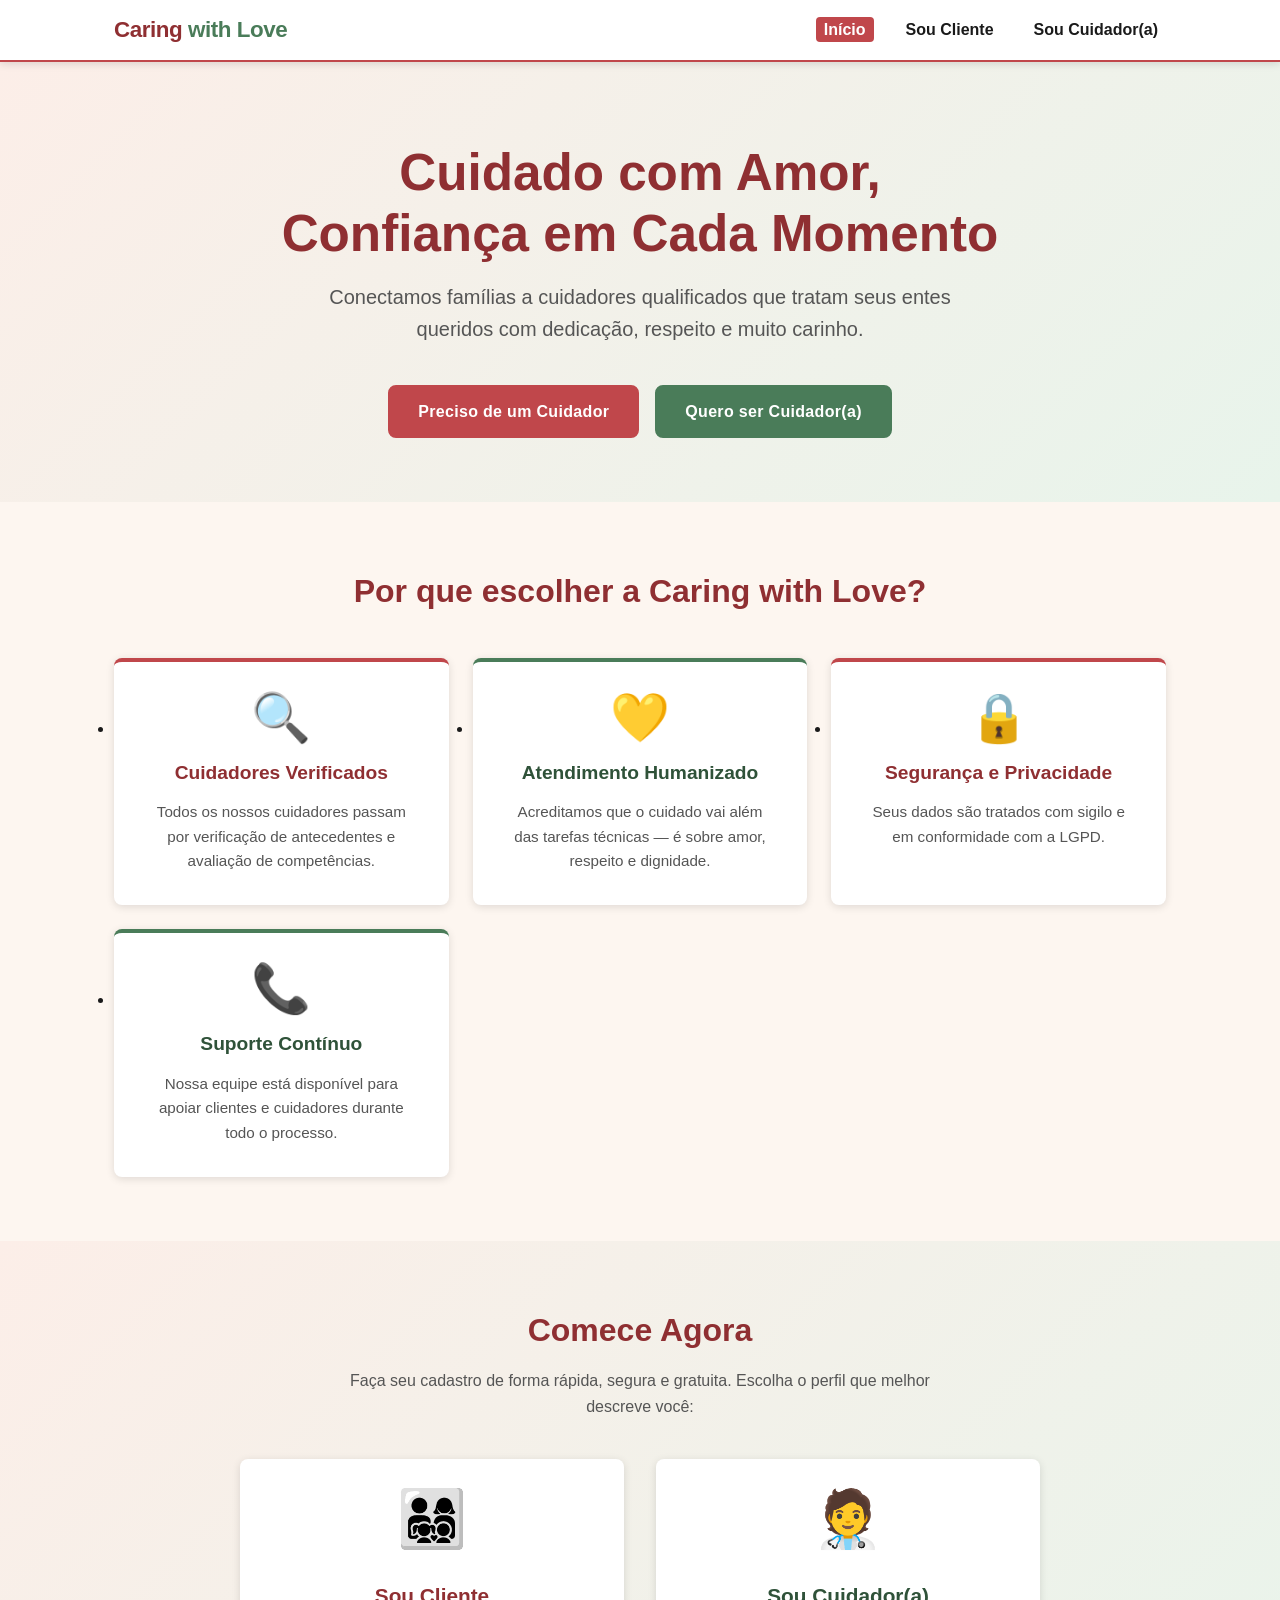
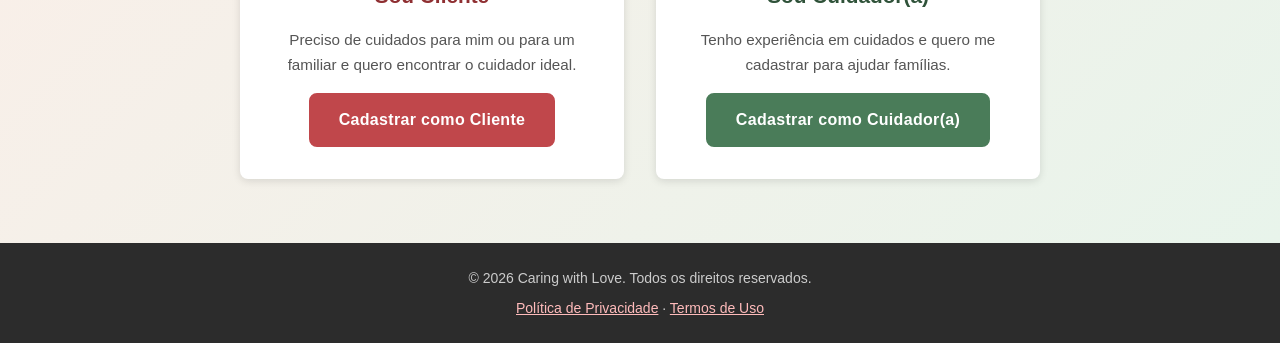
==== commit 3bcccc19: "feat: add client and caregiver registration with accessibility Agent-Logs-Url: https://github.com/Al" ====
--- a/index.html
+++ b/index.html
@@ -3,648 +3,112 @@
 <head>
   <meta charset="UTF-8" />
   <meta name="viewport" content="width=device-width, initial-scale=1.0" />
-  <meta name="description" content="Caring with Love – Cuidados especializados para idosos. Oferecemos serviços de acompanhamento, cuidado pessoal e suporte médico para garantir bem-estar e qualidade de vida." />
-  <title>Caring with Love | Cuidados Especializados para Idosos</title>
-  <link rel="stylesheet" href="css/styles.css" />
-  <link rel="preconnect" href="https://fonts.googleapis.com" />
-  <link rel="preconnect" href="https://fonts.gstatic.com" crossorigin />
-  <link href="https://fonts.googleapis.com/css2?family=Lora:wght@400;600;700&family=Open+Sans:wght@300;400;600&display=swap" rel="stylesheet" />
+  <meta name="description" content="Caring with Love — Conectamos famílias a cuidadores qualificados com carinho e confiança." />
+  <title>Caring with Love</title>
+  <link rel="stylesheet" href="css/style.css" />
 </head>
 <body>
 
-  <!-- ===== HEADER / NAV ===== -->
-  <header class="header" id="header">
-    <div class="container header__inner">
-      <a href="#inicio" class="logo" aria-label="Caring with Love – início">
-        <span class="logo__icon">♥</span>
-        <span class="logo__text">Caring <em>with</em> Love</span>
+  <!-- Skip link for keyboard/screen-reader users -->
+  <a class="skip-link" href="#main-content">Ir para o conteúdo principal</a>
+
+  <!-- Live region for dynamic announcements -->
+  <div id="live-region" aria-live="polite" aria-atomic="true"></div>
+
+  <!-- ===== Header / Navigation ===== -->
+  <header class="site-header" role="banner">
+    <nav class="nav-container" aria-label="Navegação principal">
+      <a href="index.html" class="site-logo" aria-label="Caring with Love — página inicial">
+        Caring <span>with Love</span>
       </a>
-
-      <button class="nav-toggle" id="navToggle" aria-expanded="false" aria-controls="mainNav" aria-label="Abrir menu">
-        <span></span><span></span><span></span>
-      </button>
-
-      <nav class="nav" id="mainNav" role="navigation" aria-label="Menu principal">
-        <ul class="nav__list">
-          <li><a href="#inicio"     class="nav__link">Início</a></li>
-          <li><a href="#servicos"   class="nav__link">Serviços</a></li>
-          <li><a href="#sobre"      class="nav__link">Sobre Nós</a></li>
-          <li><a href="#equipe"     class="nav__link">Equipe</a></li>
-          <li><a href="#depoimentos" class="nav__link">Depoimentos</a></li>
-          <li><a href="#contato"    class="nav__link nav__link--cta">Contato</a></li>
-        </ul>
-      </nav>
-    </div>
+      <ul class="nav-links" role="list">
+        <li><a href="index.html" aria-current="page">Início</a></li>
+        <li><a href="cadastro-cliente.html">Sou Cliente</a></li>
+        <li><a href="cadastro-cuidador.html">Sou Cuidador(a)</a></li>
+      </ul>
+    </nav>
   </header>
 
-  <main>
+  <!-- ===== Main content ===== -->
+  <main id="main-content" tabindex="-1">
 
-    <!-- ===== HERO ===== -->
-    <section class="hero" id="inicio" aria-labelledby="heroHeading">
-      <div class="hero__overlay"></div>
-      <div class="container hero__content">
-        <p class="hero__tag">Cuidados com carinho e respeito</p>
-        <h1 class="hero__heading" id="heroHeading">
-          O melhor cuidado<br />para quem você ama
-        </h1>
-        <p class="hero__sub">
-          Oferecemos serviços especializados para idosos, proporcionando dignidade,
-          conforto e qualidade de vida com profissionais qualificados e dedicados.
-        </p>
-        <div class="hero__actions">
-          <a href="#contato" class="btn btn--primary">Fale Conosco</a>
-          <a href="#servicos" class="btn btn--outline">Nossos Serviços</a>
-        </div>
-      </div>
-      <div class="hero__wave" aria-hidden="true">
-        <svg viewBox="0 0 1440 80" preserveAspectRatio="none" xmlns="http://www.w3.org/2000/svg">
-          <path d="M0,40 C360,80 1080,0 1440,40 L1440,80 L0,80 Z" fill="#fff"/>
-        </svg>
+    <!-- Hero -->
+    <section class="hero" aria-labelledby="hero-heading">
+      <h1 id="hero-heading">Cuidado com Amor, <br>Confiança em Cada Momento</h1>
+      <p>
+        Conectamos famílias a cuidadores qualificados que tratam seus entes queridos
+        com dedicação, respeito e muito carinho.
+      </p>
+      <div class="hero-actions">
+        <a href="cadastro-cliente.html" class="btn btn-primary">Preciso de um Cuidador</a>
+        <a href="cadastro-cuidador.html" class="btn btn-secondary">Quero ser Cuidador(a)</a>
       </div>
     </section>
 
-    <!-- ===== STATS ===== -->
-    <section class="stats" aria-label="Nossos números">
-      <div class="container stats__grid">
-        <div class="stat-card">
-          <span class="stat-card__number">15+</span>
-          <span class="stat-card__label">Anos de Experiência</span>
-        </div>
-        <div class="stat-card">
-          <span class="stat-card__number">500+</span>
-          <span class="stat-card__label">Famílias Atendidas</span>
-        </div>
-        <div class="stat-card">
-          <span class="stat-card__number">50+</span>
-          <span class="stat-card__label">Profissionais Especializados</span>
-        </div>
-        <div class="stat-card">
-          <span class="stat-card__number">98%</span>
-          <span class="stat-card__label">Satisfação dos Clientes</span>
-        </div>
-      </div>
+    <!-- Features -->
+    <section class="features" aria-labelledby="features-heading">
+      <h2 id="features-heading">Por que escolher a Caring with Love?</h2>
+      <ul class="cards-grid" role="list">
+        <li class="card">
+          <span class="card-icon" aria-hidden="true">🔍</span>
+          <h3>Cuidadores Verificados</h3>
+          <p>Todos os nossos cuidadores passam por verificação de antecedentes e avaliação de competências.</p>
+        </li>
+        <li class="card card-green">
+          <span class="card-icon" aria-hidden="true">💛</span>
+          <h3>Atendimento Humanizado</h3>
+          <p>Acreditamos que o cuidado vai além das tarefas técnicas — é sobre amor, respeito e dignidade.</p>
+        </li>
+        <li class="card">
+          <span class="card-icon" aria-hidden="true">🔒</span>
+          <h3>Segurança e Privacidade</h3>
+          <p>Seus dados são tratados com sigilo e em conformidade com a LGPD.</p>
+        </li>
+        <li class="card card-green">
+          <span class="card-icon" aria-hidden="true">📞</span>
+          <h3>Suporte Contínuo</h3>
+          <p>Nossa equipe está disponível para apoiar clientes e cuidadores durante todo o processo.</p>
+        </li>
+      </ul>
     </section>
 
-    <!-- ===== SERVIÇOS ===== -->
-    <section class="services section" id="servicos" aria-labelledby="servicesHeading">
-      <div class="container">
-        <div class="section__header">
-          <p class="section__tag">O que oferecemos</p>
-          <h2 class="section__title" id="servicesHeading">Nossos Serviços</h2>
-          <p class="section__sub">
-            Cada idoso é único. Por isso, nossos serviços são personalizados para atender
-            às necessidades individuais de cada pessoa.
-          </p>
-        </div>
-
-        <div class="services__grid">
-
-          <article class="service-card">
-            <div class="service-card__icon" aria-hidden="true">🏠</div>
-            <h3 class="service-card__title">Cuidado Domiciliar</h3>
-            <p class="service-card__desc">
-              Cuidadores treinados visitam o lar do idoso para oferecer assistência nas atividades
-              diárias, mantendo a autonomia e o conforto de estar em casa.
-            </p>
-            <ul class="service-card__list">
-              <li>Higiene pessoal e banho</li>
-              <li>Preparação de refeições</li>
-              <li>Organização do lar</li>
-              <li>Acompanhamento em consultas</li>
-            </ul>
-          </article>
-
-          <article class="service-card">
-            <div class="service-card__icon" aria-hidden="true">💊</div>
-            <h3 class="service-card__title">Suporte Médico</h3>
-            <p class="service-card__desc">
-              Equipe de enfermagem qualificada para administrar medicamentos, monitorar sinais
-              vitais e coordenar com médicos especialistas.
-            </p>
-            <ul class="service-card__list">
-              <li>Administração de medicamentos</li>
-              <li>Monitoramento de saúde</li>
-              <li>Curativos e cuidados pós-cirúrgicos</li>
-              <li>Relatórios médicos regulares</li>
-            </ul>
-          </article>
-
-          <article class="service-card">
-            <div class="service-card__icon" aria-hidden="true">🧠</div>
-            <h3 class="service-card__title">Estimulação Cognitiva</h3>
-            <p class="service-card__desc">
-              Atividades terapêuticas desenvolvidas por especialistas para manter e estimular as
-              funções cognitivas, reduzindo o risco de demência.
-            </p>
-            <ul class="service-card__list">
-              <li>Jogos e atividades mentais</li>
-              <li>Terapia ocupacional</li>
-              <li>Musicoterapia</li>
-              <li>Atividades artísticas</li>
-            </ul>
-          </article>
-
-          <article class="service-card">
-            <div class="service-card__icon" aria-hidden="true">🤝</div>
-            <h3 class="service-card__title">Companhia e Socialização</h3>
-            <p class="service-card__desc">
-              Combatemos a solidão com presença humana calorosa, conversas, passeios e atividades
-              sociais que promovem bem-estar emocional.
-            </p>
-            <ul class="service-card__list">
-              <li>Acompanhamento em passeios</li>
-              <li>Conversas e leitura em voz alta</li>
-              <li>Participação em grupos sociais</li>
-              <li>Suporte emocional</li>
-            </ul>
-          </article>
-
-          <article class="service-card">
-            <div class="service-card__icon" aria-hidden="true">🏋️</div>
-            <h3 class="service-card__title">Fisioterapia e Mobilidade</h3>
-            <p class="service-card__desc">
-              Programas de exercícios físicos adaptados para manter ou recuperar a mobilidade,
-              força e equilíbrio do idoso.
-            </p>
-            <ul class="service-card__list">
-              <li>Exercícios de equilíbrio</li>
-              <li>Prevenção de quedas</li>
-              <li>Reabilitação motora</li>
-              <li>Caminhadas assistidas</li>
-            </ul>
-          </article>
-
-          <article class="service-card">
-            <div class="service-card__icon" aria-hidden="true">🌙</div>
-            <h3 class="service-card__title">Cuidado Noturno</h3>
-            <p class="service-card__desc">
-              Assistência durante a noite para garantir a segurança e o bem-estar do idoso,
-              proporcionando tranquilidade para toda a família.
-            </p>
-            <ul class="service-card__list">
-              <li>Vigilância noturna</li>
-              <li>Auxílio em higiene noturna</li>
-              <li>Prevenção de acidentes</li>
-              <li>Plantões de 12 e 24 horas</li>
-            </ul>
-          </article>
-
-        </div>
-      </div>
-    </section>
-
-    <!-- ===== SOBRE NÓS ===== -->
-    <section class="about section section--alt" id="sobre" aria-labelledby="aboutHeading">
-      <div class="container about__inner">
-        <div class="about__visual" aria-hidden="true">
-          <div class="about__img-wrap">
-            <div class="about__img-placeholder">
-              <span class="about__img-emoji">👴🏽👵🏽</span>
-              <p>Cuidando com amor</p>
-            </div>
-          </div>
-          <div class="about__badge">
-            <span class="about__badge-number">15+</span>
-            <span class="about__badge-text">Anos de experiência</span>
-          </div>
-        </div>
-
-        <div class="about__content">
-          <p class="section__tag">Quem somos</p>
-          <h2 class="section__title" id="aboutHeading">Sobre a Caring with Love</h2>
-          <p class="about__text">
-            Fundada com o propósito de transformar a qualidade de vida dos idosos, a
-            <strong>Caring with Love</strong> nasceu da crença de que todo ser humano merece
-            envelhecer com dignidade, carinho e respeito.
-          </p>
-          <p class="about__text">
-            Nossa equipe multidisciplinar — composta por cuidadores, enfermeiros, fisioterapeutas
-            e psicólogos — trabalha de forma integrada para oferecer um cuidado completo, que vai
-            além do físico e cuida também da saúde emocional e social de cada idoso.
-          </p>
-
-          <div class="about__values">
-            <div class="value-item">
-              <span class="value-item__icon" aria-hidden="true">❤️</span>
-              <div>
-                <strong>Amor e Empatia</strong>
-                <p>Tratamos cada idoso como parte da nossa própria família.</p>
-              </div>
-            </div>
-            <div class="value-item">
-              <span class="value-item__icon" aria-hidden="true">🎓</span>
-              <div>
-                <strong>Profissionalismo</strong>
-                <p>Equipe certificada e em constante atualização técnica.</p>
-              </div>
-            </div>
-            <div class="value-item">
-              <span class="value-item__icon" aria-hidden="true">🛡️</span>
-              <div>
-                <strong>Segurança</strong>
-                <p>Protocolos rigorosos para garantir a integridade de todos.</p>
-              </div>
-            </div>
-          </div>
-
-          <a href="#contato" class="btn btn--primary">Saiba Mais</a>
-        </div>
-      </div>
-    </section>
-
-    <!-- ===== POR QUE NÓS ===== -->
-    <section class="why section" aria-labelledby="whyHeading">
-      <div class="container">
-        <div class="section__header">
-          <p class="section__tag">Nossas vantagens</p>
-          <h2 class="section__title" id="whyHeading">Por que escolher a Caring with Love?</h2>
-        </div>
-        <div class="why__grid">
-          <div class="why-item">
-            <span class="why-item__icon" aria-hidden="true">✅</span>
-            <h3>Plano de Cuidado Personalizado</h3>
-            <p>Elaboramos um plano individual para cada idoso após avaliação minuciosa das suas necessidades.</p>
-          </div>
-          <div class="why-item">
-            <span class="why-item__icon" aria-hidden="true">📱</span>
-            <h3>Comunicação com a Família</h3>
-            <p>Relatórios periódicos e canal direto de comunicação para manter a família sempre informada.</p>
-          </div>
-          <div class="why-item">
-            <span class="why-item__icon" aria-hidden="true">🕐</span>
-            <h3>Disponibilidade 24/7</h3>
-            <p>Nossa equipe está disponível em qualquer horário para emergências e necessidades urgentes.</p>
-          </div>
-          <div class="why-item">
-            <span class="why-item__icon" aria-hidden="true">💰</span>
-            <h3>Planos Acessíveis</h3>
-            <p>Diferentes pacotes de serviços adaptados à sua necessidade e orçamento, com flexibilidade de contratação.</p>
-          </div>
-          <div class="why-item">
-            <span class="why-item__icon" aria-hidden="true">🔒</span>
-            <h3>Profissionais Verificados</h3>
-            <p>Todos os cuidadores passam por rigorosa seleção, verificação de antecedentes e treinamento especializado.</p>
-          </div>
-          <div class="why-item">
-            <span class="why-item__icon" aria-hidden="true">🌟</span>
-            <h3>Experiência Comprovada</h3>
-            <p>Mais de 15 anos no mercado com centenas de famílias satisfeitas e cases de sucesso documentados.</p>
-          </div>
-        </div>
-      </div>
-    </section>
-
-    <!-- ===== EQUIPE ===== -->
-    <section class="team section section--alt" id="equipe" aria-labelledby="teamHeading">
-      <div class="container">
-        <div class="section__header">
-          <p class="section__tag">Conheça nossa equipe</p>
-          <h2 class="section__title" id="teamHeading">Profissionais Dedicados</h2>
-          <p class="section__sub">
-            Cada membro da nossa equipe é escolhido não só pela competência técnica,
-            mas pela vocação de cuidar.
-          </p>
-        </div>
-
-        <div class="team__grid">
-
-          <article class="team-card">
-            <div class="team-card__avatar" aria-hidden="true">👩‍⚕️</div>
-            <h3 class="team-card__name">Dra. Ana Silva</h3>
-            <p class="team-card__role">Gerente Clínica · Enfermeira Especialista</p>
-            <p class="team-card__bio">
-              15 anos de experiência em geriatria. Coordena os protocolos de saúde e o
-              treinamento contínuo da equipe de enfermagem.
-            </p>
-          </article>
-
-          <article class="team-card">
-            <div class="team-card__avatar" aria-hidden="true">👨‍⚕️</div>
-            <h3 class="team-card__name">Dr. Carlos Mendes</h3>
-            <p class="team-card__role">Fisioterapeuta Sênior</p>
-            <p class="team-card__bio">
-              Especialista em reabilitação geriátrica com foco em prevenção de quedas
-              e recuperação de mobilidade para idosos.
-            </p>
-          </article>
-
-          <article class="team-card">
-            <div class="team-card__avatar" aria-hidden="true">👩‍🦳</div>
-            <h3 class="team-card__name">Patrícia Rocha</h3>
-            <p class="team-card__role">Psicóloga · Terapeuta Ocupacional</p>
-            <p class="team-card__bio">
-              Especialista em saúde mental do idoso, conduz programas de estimulação
-              cognitiva e apoio emocional para pacientes e familiares.
-            </p>
-          </article>
-
-          <article class="team-card">
-            <div class="team-card__avatar" aria-hidden="true">👨‍🍳</div>
-            <h3 class="team-card__name">Roberto Lima</h3>
-            <p class="team-card__role">Nutricionista Clínico</p>
-            <p class="team-card__bio">
-              Elabora cardápios personalizados e nutritivos para cada idoso, levando em
-              consideração restrições alimentares e preferências pessoais.
-            </p>
-          </article>
-
-        </div>
-      </div>
-    </section>
-
-    <!-- ===== DEPOIMENTOS ===== -->
-    <section class="testimonials section" id="depoimentos" aria-labelledby="testimonialsHeading">
-      <div class="container">
-        <div class="section__header">
-          <p class="section__tag">O que dizem nossos clientes</p>
-          <h2 class="section__title" id="testimonialsHeading">Depoimentos</h2>
-        </div>
-
-        <div class="testimonials__slider" role="list">
-
-          <blockquote class="testimonial-card" role="listitem">
-            <div class="testimonial-card__stars" aria-label="5 estrelas">★★★★★</div>
-            <p class="testimonial-card__text">
-              "A Caring with Love transformou a vida da minha mãe. Ela ficou muito mais animada,
-              ativa e feliz depois que começou a receber os cuidados da equipe. Me sinto segura
-              sabendo que ela está em boas mãos."
-            </p>
-            <footer class="testimonial-card__author">
-              <span class="testimonial-card__avatar" aria-hidden="true">👩</span>
-              <div>
-                <cite>Márcia Ferreira</cite>
-                <span>Filha de cliente · São Paulo, SP</span>
-              </div>
-            </footer>
-          </blockquote>
-
-          <blockquote class="testimonial-card" role="listitem">
-            <div class="testimonial-card__stars" aria-label="5 estrelas">★★★★★</div>
-            <p class="testimonial-card__text">
-              "Contratar a Caring with Love foi a melhor decisão que tomamos. O atendimento
-              é excepcional e os profissionais são extremamente cuidadosos e atenciosos com
-              meu pai. Recomendo de olhos fechados!"
-            </p>
-            <footer class="testimonial-card__author">
-              <span class="testimonial-card__avatar" aria-hidden="true">👨</span>
-              <div>
-                <cite>João Oliveira</cite>
-                <span>Filho de cliente · Rio de Janeiro, RJ</span>
-              </div>
-            </footer>
-          </blockquote>
-
-          <blockquote class="testimonial-card" role="listitem">
-            <div class="testimonial-card__stars" aria-label="5 estrelas">★★★★★</div>
-            <p class="testimonial-card__text">
-              "Minha avó adora os profissionais da Caring with Love. Ela melhorou muito
-              sua mobilidade com a fisioterapia e as atividades cognitivas a mantêm
-              sempre ativa e com a memória afiada. Gratidão imensa!"
-            </p>
-            <footer class="testimonial-card__author">
-              <span class="testimonial-card__avatar" aria-hidden="true">👩‍🦱</span>
-              <div>
-                <cite>Fernanda Costa</cite>
-                <span>Neta de cliente · Belo Horizonte, MG</span>
-              </div>
-            </footer>
-          </blockquote>
-
-        </div>
-      </div>
-    </section>
-
-    <!-- ===== PLANOS ===== -->
-    <section class="plans section section--alt" aria-labelledby="plansHeading">
-      <div class="container">
-        <div class="section__header">
-          <p class="section__tag">Escolha o ideal para você</p>
-          <h2 class="section__title" id="plansHeading">Nossos Planos</h2>
-          <p class="section__sub">
-            Planos flexíveis para atender todas as necessidades e orçamentos.
-            Entre em contato para um orçamento personalizado.
-          </p>
-        </div>
-
-        <div class="plans__grid">
-
-          <div class="plan-card">
-            <div class="plan-card__header">
-              <h3 class="plan-card__name">Básico</h3>
-              <p class="plan-card__hours">4 horas / dia</p>
-            </div>
-            <ul class="plan-card__features">
-              <li>✓ Higiene pessoal</li>
-              <li>✓ Preparação de refeições</li>
-              <li>✓ Companhia e conversas</li>
-              <li>✓ Organização do lar</li>
-              <li class="inactive">✗ Suporte médico</li>
-              <li class="inactive">✗ Fisioterapia</li>
-              <li class="inactive">✗ Cuidado noturno</li>
-            </ul>
-            <a href="#contato" class="btn btn--outline btn--full">Solicitar Orçamento</a>
-          </div>
-
-          <div class="plan-card plan-card--featured">
-            <div class="plan-card__badge">Mais Popular</div>
-            <div class="plan-card__header">
-              <h3 class="plan-card__name">Completo</h3>
-              <p class="plan-card__hours">8 horas / dia</p>
-            </div>
-            <ul class="plan-card__features">
-              <li>✓ Higiene pessoal</li>
-              <li>✓ Preparação de refeições</li>
-              <li>✓ Companhia e conversas</li>
-              <li>✓ Organização do lar</li>
-              <li>✓ Suporte médico</li>
-              <li>✓ Fisioterapia básica</li>
-              <li class="inactive">✗ Cuidado noturno</li>
-            </ul>
-            <a href="#contato" class="btn btn--primary btn--full">Solicitar Orçamento</a>
-          </div>
-
-          <div class="plan-card">
-            <div class="plan-card__header">
-              <h3 class="plan-card__name">Integral</h3>
-              <p class="plan-card__hours">24 horas / dia</p>
-            </div>
-            <ul class="plan-card__features">
-              <li>✓ Higiene pessoal</li>
-              <li>✓ Preparação de refeições</li>
-              <li>✓ Companhia e conversas</li>
-              <li>✓ Organização do lar</li>
-              <li>✓ Suporte médico completo</li>
-              <li>✓ Fisioterapia completa</li>
-              <li>✓ Cuidado noturno</li>
-            </ul>
-            <a href="#contato" class="btn btn--outline btn--full">Solicitar Orçamento</a>
-          </div>
-
-        </div>
-      </div>
-    </section>
-
-    <!-- ===== CONTATO ===== -->
-    <section class="contact section" id="contato" aria-labelledby="contactHeading">
-      <div class="container contact__inner">
-
-        <div class="contact__info">
-          <p class="section__tag">Fale conosco</p>
-          <h2 class="section__title" id="contactHeading">Entre em Contato</h2>
-          <p class="contact__text">
-            Nossa equipe está pronta para esclarecer todas as suas dúvidas e elaborar
-            um plano de cuidado personalizado para o seu familiar.
-          </p>
-
-          <div class="contact__details">
-            <div class="contact__detail-item">
-              <span class="contact__detail-icon" aria-hidden="true">📞</span>
-              <div>
-                <strong>Telefone / WhatsApp</strong>
-                <a href="tel:+5511999999999">(11) 99999-9999</a>
-              </div>
-            </div>
-            <div class="contact__detail-item">
-              <span class="contact__detail-icon" aria-hidden="true">📧</span>
-              <div>
-                <strong>E-mail</strong>
-                <a href="mailto:contato@caringwithlove.com.br">contato@caringwithlove.com.br</a>
-              </div>
-            </div>
-            <div class="contact__detail-item">
-              <span class="contact__detail-icon" aria-hidden="true">📍</span>
-              <div>
-                <strong>Endereço</strong>
-                <address>Rua das Flores, 123 – São Paulo, SP</address>
-              </div>
-            </div>
-            <div class="contact__detail-item">
-              <span class="contact__detail-icon" aria-hidden="true">🕐</span>
-              <div>
-                <strong>Horário de Atendimento</strong>
-                <p>Segunda a Sexta: 8h – 18h<br/>Emergências: 24 horas</p>
-              </div>
-            </div>
-          </div>
-        </div>
-
-        <div class="contact__form-wrap">
-          <form class="contact-form" id="contactForm" novalidate aria-label="Formulário de contato">
-            <div class="form-group">
-              <label for="name">Nome completo <span aria-hidden="true">*</span></label>
-              <input type="text" id="name" name="name" required autocomplete="name"
-                     placeholder="Seu nome completo" aria-required="true" />
-              <span class="form-error" id="nameError" aria-live="polite"></span>
-            </div>
-
-            <div class="form-group">
-              <label for="email">E-mail <span aria-hidden="true">*</span></label>
-              <input type="email" id="email" name="email" required autocomplete="email"
-                     placeholder="seu@email.com" aria-required="true" />
-              <span class="form-error" id="emailError" aria-live="polite"></span>
-            </div>
-
-            <div class="form-group">
-              <label for="phone">Telefone / WhatsApp</label>
-              <input type="tel" id="phone" name="phone" autocomplete="tel"
-                     placeholder="(00) 00000-0000" />
-            </div>
-
-            <div class="form-group">
-              <label for="service">Serviço de interesse</label>
-              <select id="service" name="service">
-                <option value="">Selecione um serviço</option>
-                <option value="domiciliar">Cuidado Domiciliar</option>
-                <option value="medico">Suporte Médico</option>
-                <option value="cognitivo">Estimulação Cognitiva</option>
-                <option value="companhia">Companhia e Socialização</option>
-                <option value="fisioterapia">Fisioterapia e Mobilidade</option>
-                <option value="noturno">Cuidado Noturno</option>
-                <option value="outro">Outro</option>
-              </select>
-            </div>
-
-            <div class="form-group">
-              <label for="message">Mensagem <span aria-hidden="true">*</span></label>
-              <textarea id="message" name="message" rows="4" required
-                        placeholder="Descreva a situação e as necessidades do seu familiar..."
-                        aria-required="true"></textarea>
-              <span class="form-error" id="messageError" aria-live="polite"></span>
-            </div>
-
-            <button type="submit" class="btn btn--primary btn--full">
-              Enviar Mensagem
-            </button>
-
-            <p class="form-success" id="formSuccess" role="alert" hidden>
-              ✅ Mensagem enviada com sucesso! Entraremos em contato em breve.
-            </p>
-          </form>
-        </div>
-
+    <!-- Registration CTA -->
+    <section class="register-section" aria-labelledby="register-heading">
+      <h2 id="register-heading">Comece Agora</h2>
+      <p>
+        Faça seu cadastro de forma rápida, segura e gratuita.
+        Escolha o perfil que melhor descreve você:
+      </p>
+      <div class="register-cards">
+        <article class="register-card" aria-labelledby="card-cliente-title">
+          <span class="card-icon" aria-hidden="true">👨‍👩‍👧‍👦</span>
+          <h3 id="card-cliente-title">Sou Cliente</h3>
+          <p>Preciso de cuidados para mim ou para um familiar e quero encontrar o cuidador ideal.</p>
+          <a href="cadastro-cliente.html" class="btn btn-primary">Cadastrar como Cliente</a>
+        </article>
+        <article class="register-card card-green" aria-labelledby="card-cuidador-title">
+          <span class="card-icon" aria-hidden="true">🧑‍⚕️</span>
+          <h3 id="card-cuidador-title">Sou Cuidador(a)</h3>
+          <p>Tenho experiência em cuidados e quero me cadastrar para ajudar famílias.</p>
+          <a href="cadastro-cuidador.html" class="btn btn-secondary">Cadastrar como Cuidador(a)</a>
+        </article>
       </div>
     </section>
 
   </main>
 
-  <!-- ===== FOOTER ===== -->
-  <footer class="footer" role="contentinfo">
-    <div class="container footer__inner">
-      <div class="footer__brand">
-        <a href="#inicio" class="logo logo--light" aria-label="Caring with Love – voltar ao início">
-          <span class="logo__icon">♥</span>
-          <span class="logo__text">Caring <em>with</em> Love</span>
-        </a>
-        <p class="footer__tagline">Cuidando de quem você ama com dedicação e carinho.</p>
-      </div>
-
-      <div class="footer__links">
-        <h4>Navegação</h4>
-        <ul>
-          <li><a href="#inicio">Início</a></li>
-          <li><a href="#servicos">Serviços</a></li>
-          <li><a href="#sobre">Sobre Nós</a></li>
-          <li><a href="#equipe">Equipe</a></li>
-          <li><a href="#depoimentos">Depoimentos</a></li>
-          <li><a href="#contato">Contato</a></li>
-        </ul>
-      </div>
-
-      <div class="footer__links">
-        <h4>Serviços</h4>
-        <ul>
-          <li><a href="#servicos">Cuidado Domiciliar</a></li>
-          <li><a href="#servicos">Suporte Médico</a></li>
-          <li><a href="#servicos">Estimulação Cognitiva</a></li>
-          <li><a href="#servicos">Fisioterapia</a></li>
-          <li><a href="#servicos">Cuidado Noturno</a></li>
-        </ul>
-      </div>
-
-      <div class="footer__contact">
-        <h4>Contato Rápido</h4>
-        <p><a href="tel:+5511999999999">📞 (11) 99999-9999</a></p>
-        <p><a href="mailto:contato@caringwithlove.com.br">📧 contato@caringwithlove.com.br</a></p>
-        <p>📍 Rua das Flores, 123 – São Paulo, SP</p>
-        <div class="footer__social" aria-label="Redes sociais">
-          <a href="#" aria-label="Facebook" class="social-link">f</a>
-          <a href="#" aria-label="Instagram" class="social-link">in</a>
-          <a href="#" aria-label="WhatsApp" class="social-link">w</a>
-        </div>
-      </div>
-    </div>
-
-    <div class="footer__bottom">
-      <div class="container">
-        <p>&copy; <span id="currentYear"></span> Caring with Love. Todos os direitos reservados.</p>
-        <p>Desenvolvido com <span aria-label="amor">♥</span> para cuidar de quem importa.</p>
-      </div>
-    </div>
+  <!-- ===== Footer ===== -->
+  <footer class="site-footer" role="contentinfo">
+    <p>&copy; <span id="year"></span> Caring with Love. Todos os direitos reservados.</p>
+    <p class="mt-1">
+      <a href="politica-privacidade.html">Política de Privacidade</a> ·
+      <a href="termos-uso.html">Termos de Uso</a>
+    </p>
   </footer>
 
-  <!-- Back to top button -->
-  <a href="#inicio" class="back-to-top" id="backToTop" aria-label="Voltar ao topo" hidden>↑</a>
-
+  <script>
+    document.getElementById('year').textContent = new Date().getFullYear();
+  </script>
   <script src="js/main.js"></script>
 </body>
 </html>
--- a/css/style.css
+++ b/css/style.css
@@ -0,0 +1,578 @@
+/* ============================================================
+   Caring with Love — Global Stylesheet
+   Accessible, responsive design
+   ============================================================ */
+
+/* ----- Reset & base ----- */
+*, *::before, *::after {
+  box-sizing: border-box;
+  margin: 0;
+  padding: 0;
+}
+
+:root {
+  --color-primary:      #c0474b; /* warm rose  — AA contrast on white */
+  --color-primary-dark: #8f2f32;
+  --color-secondary:    #4a7c59; /* muted green */
+  --color-secondary-dark: #2f5239;
+  --color-bg:           #fdf6f0;
+  --color-surface:      #ffffff;
+  --color-text:         #1a1a1a;
+  --color-text-muted:   #555555;
+  --color-border:       #c9c9c9;
+  --color-focus:        #0056b3;
+  --color-error:        #b30000;
+  --color-success:      #1a6a2a;
+  --color-success-bg:   #d4edda;
+  --color-error-bg:     #f8d7da;
+  --radius:             8px;
+  --shadow:             0 2px 8px rgba(0,0,0,.12);
+  --max-width:          1100px;
+  --font-base:          'Segoe UI', Roboto, Arial, sans-serif;
+}
+
+html {
+  font-size: 100%;           /* respect user browser setting */
+  scroll-behavior: smooth;
+}
+
+body {
+  font-family: var(--font-base);
+  background-color: var(--color-bg);
+  color: var(--color-text);
+  line-height: 1.6;
+  min-height: 100vh;
+  display: flex;
+  flex-direction: column;
+}
+
+main {
+  flex: 1;
+}
+
+img {
+  max-width: 100%;
+  height: auto;
+  display: block;
+}
+
+a {
+  color: var(--color-primary-dark);
+  text-decoration: underline;
+}
+a:hover { color: var(--color-primary); }
+
+/* ----- Skip link (accessibility) ----- */
+.skip-link {
+  position: absolute;
+  top: -60px;
+  left: 0;
+  background: var(--color-focus);
+  color: #fff;
+  padding: .75rem 1.25rem;
+  font-weight: 700;
+  border-radius: 0 0 var(--radius) 0;
+  z-index: 9999;
+  text-decoration: none;
+  transition: top .2s;
+}
+.skip-link:focus {
+  top: 0;
+}
+
+/* ----- Focus visible ----- */
+:focus-visible {
+  outline: 3px solid var(--color-focus);
+  outline-offset: 3px;
+}
+:focus:not(:focus-visible) {
+  outline: none;
+}
+
+/* ----- Header / Nav ----- */
+.site-header {
+  background: var(--color-surface);
+  border-bottom: 2px solid var(--color-primary);
+  position: sticky;
+  top: 0;
+  z-index: 100;
+  box-shadow: var(--shadow);
+}
+
+.nav-container {
+  max-width: var(--max-width);
+  margin: 0 auto;
+  padding: .75rem 1.5rem;
+  display: flex;
+  align-items: center;
+  justify-content: space-between;
+  flex-wrap: wrap;
+  gap: .5rem;
+}
+
+.site-logo {
+  font-size: 1.4rem;
+  font-weight: 800;
+  color: var(--color-primary-dark);
+  text-decoration: none;
+  letter-spacing: -.02em;
+}
+.site-logo span { color: var(--color-secondary); }
+
+.nav-links {
+  list-style: none;
+  display: flex;
+  gap: 1.5rem;
+  flex-wrap: wrap;
+}
+.nav-links a {
+  text-decoration: none;
+  color: var(--color-text);
+  font-weight: 600;
+  padding: .25rem .5rem;
+  border-radius: 4px;
+  transition: background .2s, color .2s;
+}
+.nav-links a:hover,
+.nav-links a[aria-current="page"] {
+  background: var(--color-primary);
+  color: #fff;
+}
+
+/* ----- Hero section ----- */
+.hero {
+  background: linear-gradient(135deg, #fceee8 0%, #e8f4eb 100%);
+  padding: 5rem 1.5rem 4rem;
+  text-align: center;
+}
+
+.hero h1 {
+  font-size: clamp(2rem, 5vw, 3.2rem);
+  color: var(--color-primary-dark);
+  margin-bottom: 1rem;
+  line-height: 1.2;
+}
+
+.hero p {
+  font-size: clamp(1rem, 2.5vw, 1.25rem);
+  color: var(--color-text-muted);
+  max-width: 640px;
+  margin: 0 auto 2.5rem;
+}
+
+.hero-actions {
+  display: flex;
+  gap: 1rem;
+  justify-content: center;
+  flex-wrap: wrap;
+}
+
+/* ----- Buttons ----- */
+.btn {
+  display: inline-block;
+  font-size: 1rem;
+  font-weight: 700;
+  padding: .75rem 1.75rem;
+  border-radius: var(--radius);
+  border: 2px solid transparent;
+  cursor: pointer;
+  text-decoration: none;
+  transition: background .2s, color .2s, border-color .2s, transform .1s;
+  text-align: center;
+  letter-spacing: .02em;
+}
+.btn:active { transform: scale(.97); }
+
+.btn-primary {
+  background: var(--color-primary);
+  color: #fff;
+  border-color: var(--color-primary);
+}
+.btn-primary:hover {
+  background: var(--color-primary-dark);
+  border-color: var(--color-primary-dark);
+  color: #fff;
+}
+
+.btn-secondary {
+  background: var(--color-secondary);
+  color: #fff;
+  border-color: var(--color-secondary);
+}
+.btn-secondary:hover {
+  background: var(--color-secondary-dark);
+  border-color: var(--color-secondary-dark);
+  color: #fff;
+}
+
+.btn-outline {
+  background: transparent;
+  color: var(--color-primary-dark);
+  border-color: var(--color-primary);
+}
+.btn-outline:hover {
+  background: var(--color-primary);
+  color: #fff;
+}
+
+.btn-full { width: 100%; }
+
+.btn[disabled],
+.btn[aria-disabled="true"] {
+  opacity: .6;
+  cursor: not-allowed;
+  pointer-events: none;
+}
+
+/* ----- Feature cards (home) ----- */
+.features {
+  max-width: var(--max-width);
+  margin: 4rem auto;
+  padding: 0 1.5rem;
+}
+
+.features h2 {
+  text-align: center;
+  font-size: clamp(1.5rem, 3vw, 2rem);
+  margin-bottom: 2.5rem;
+  color: var(--color-primary-dark);
+}
+
+.cards-grid {
+  display: grid;
+  grid-template-columns: repeat(auto-fit, minmax(260px, 1fr));
+  gap: 1.5rem;
+}
+
+.card {
+  background: var(--color-surface);
+  border-radius: var(--radius);
+  padding: 2rem;
+  box-shadow: var(--shadow);
+  text-align: center;
+  border-top: 4px solid var(--color-primary);
+}
+.card.card-green { border-top-color: var(--color-secondary); }
+
+.card-icon {
+  font-size: 3rem;
+  margin-bottom: 1rem;
+  display: block;
+  line-height: 1;
+  role: img;
+}
+
+.card h3 {
+  font-size: 1.2rem;
+  margin-bottom: .75rem;
+  color: var(--color-primary-dark);
+}
+.card.card-green h3 { color: var(--color-secondary-dark); }
+
+.card p {
+  color: var(--color-text-muted);
+  font-size: .95rem;
+}
+
+/* ----- Registration cards on home ----- */
+.register-section {
+  background: linear-gradient(135deg, #fceee8 0%, #e8f4eb 100%);
+  padding: 4rem 1.5rem;
+  text-align: center;
+}
+
+.register-section h2 {
+  font-size: clamp(1.5rem, 3vw, 2rem);
+  color: var(--color-primary-dark);
+  margin-bottom: .75rem;
+}
+
+.register-section > p {
+  color: var(--color-text-muted);
+  max-width: 600px;
+  margin: 0 auto 2.5rem;
+}
+
+.register-cards {
+  display: grid;
+  grid-template-columns: repeat(auto-fit, minmax(280px, 1fr));
+  gap: 2rem;
+  max-width: 800px;
+  margin: 0 auto;
+}
+
+.register-card {
+  background: var(--color-surface);
+  border-radius: var(--radius);
+  padding: 2rem;
+  box-shadow: var(--shadow);
+  display: flex;
+  flex-direction: column;
+  align-items: center;
+  gap: 1rem;
+}
+
+.register-card .card-icon { font-size: 3.5rem; }
+
+.register-card h3 { font-size: 1.3rem; color: var(--color-primary-dark); }
+.register-card.card-green h3 { color: var(--color-secondary-dark); }
+
+.register-card p { color: var(--color-text-muted); font-size: .95rem; text-align: center; }
+
+/* ----- Page layout (forms) ----- */
+.page-container {
+  max-width: 700px;
+  margin: 3rem auto;
+  padding: 0 1.5rem 3rem;
+}
+
+.page-header {
+  margin-bottom: 2rem;
+  text-align: center;
+}
+
+.page-header .page-icon {
+  font-size: 3rem;
+  display: block;
+  margin-bottom: .5rem;
+}
+
+.page-header h1 {
+  font-size: clamp(1.6rem, 4vw, 2.2rem);
+  color: var(--color-primary-dark);
+  margin-bottom: .5rem;
+}
+.page-header.green h1 { color: var(--color-secondary-dark); }
+
+.page-header p {
+  color: var(--color-text-muted);
+  font-size: 1rem;
+}
+
+/* ----- Forms ----- */
+.form-card {
+  background: var(--color-surface);
+  border-radius: var(--radius);
+  padding: 2.5rem;
+  box-shadow: var(--shadow);
+}
+
+.form-section-title {
+  font-size: 1.1rem;
+  font-weight: 700;
+  color: var(--color-primary-dark);
+  padding-bottom: .5rem;
+  border-bottom: 2px solid var(--color-primary);
+  margin: 1.75rem 0 1.25rem;
+}
+.form-section-title.green {
+  color: var(--color-secondary-dark);
+  border-color: var(--color-secondary);
+}
+.form-section-title:first-of-type { margin-top: 0; }
+
+.form-group {
+  margin-bottom: 1.25rem;
+}
+
+.form-group label {
+  display: block;
+  font-weight: 600;
+  margin-bottom: .35rem;
+  font-size: .95rem;
+}
+
+.form-group label .required-mark {
+  color: var(--color-error);
+  margin-left: .2rem;
+  font-weight: 700;
+}
+
+.form-group input,
+.form-group select,
+.form-group textarea {
+  width: 100%;
+  padding: .65rem .85rem;
+  border: 2px solid var(--color-border);
+  border-radius: var(--radius);
+  font-size: 1rem;
+  font-family: var(--font-base);
+  background: #fff;
+  color: var(--color-text);
+  transition: border-color .2s;
+}
+
+.form-group input:focus,
+.form-group select:focus,
+.form-group textarea:focus {
+  border-color: var(--color-focus);
+  outline: none;
+  box-shadow: 0 0 0 3px rgba(0,86,179,.25);
+}
+
+.form-group input[aria-invalid="true"],
+.form-group select[aria-invalid="true"],
+.form-group textarea[aria-invalid="true"] {
+  border-color: var(--color-error);
+}
+
+.form-group textarea {
+  resize: vertical;
+  min-height: 100px;
+}
+
+.form-hint {
+  font-size: .82rem;
+  color: var(--color-text-muted);
+  margin-top: .25rem;
+}
+
+.field-error {
+  font-size: .85rem;
+  color: var(--color-error);
+  margin-top: .3rem;
+  display: none;
+  align-items: center;
+  gap: .3rem;
+}
+.field-error.visible { display: flex; }
+.field-error::before { content: "⚠ "; }
+
+/* Two-column row inside form */
+.form-row {
+  display: grid;
+  grid-template-columns: 1fr 1fr;
+  gap: 1rem;
+}
+@media (max-width: 520px) {
+  .form-row { grid-template-columns: 1fr; }
+}
+
+/* Checkbox / radio groups */
+.checkbox-group,
+.radio-group {
+  display: flex;
+  flex-direction: column;
+  gap: .5rem;
+}
+
+.checkbox-item,
+.radio-item {
+  display: flex;
+  align-items: center;
+  gap: .6rem;
+  font-size: .95rem;
+  cursor: pointer;
+}
+
+.checkbox-item input[type="checkbox"],
+.radio-item input[type="radio"] {
+  width: 1.1rem;
+  height: 1.1rem;
+  accent-color: var(--color-primary);
+  cursor: pointer;
+  flex-shrink: 0;
+}
+
+/* Consent checkbox */
+.consent-group {
+  background: #fdf0f0;
+  border: 1px solid #f5c6cb;
+  border-radius: var(--radius);
+  padding: 1rem;
+  margin-bottom: 1.25rem;
+}
+.consent-group.green { background: #f0fdf4; border-color: #b7dfc1; }
+
+.consent-group .checkbox-item {
+  align-items: flex-start;
+  font-size: .9rem;
+  color: var(--color-text-muted);
+}
+
+.consent-group a { color: var(--color-primary-dark); }
+.consent-group.green a { color: var(--color-secondary-dark); }
+
+/* ----- Alert messages ----- */
+.alert {
+  border-radius: var(--radius);
+  padding: 1rem 1.25rem;
+  margin-bottom: 1.5rem;
+  font-weight: 600;
+  display: flex;
+  align-items: flex-start;
+  gap: .6rem;
+  font-size: .95rem;
+}
+.alert-success {
+  background: var(--color-success-bg);
+  color: var(--color-success);
+  border: 1px solid #b2dfbc;
+}
+.alert-error {
+  background: var(--color-error-bg);
+  color: var(--color-error);
+  border: 1px solid #f5c6cb;
+}
+
+/* Hidden but accessible to screen readers */
+.sr-only {
+  position: absolute;
+  width: 1px;
+  height: 1px;
+  padding: 0;
+  margin: -1px;
+  overflow: hidden;
+  clip: rect(0,0,0,0);
+  white-space: nowrap;
+  border: 0;
+}
+
+/* Live region for announcements */
+#live-region {
+  position: absolute;
+  left: -9999px;
+  width: 1px;
+  height: 1px;
+  overflow: hidden;
+}
+
+/* ----- Footer ----- */
+.site-footer {
+  background: #2c2c2c;
+  color: #ccc;
+  text-align: center;
+  padding: 1.5rem 1rem;
+  font-size: .875rem;
+}
+.site-footer a { color: #fbb; }
+
+/* ----- Utility ----- */
+.text-center { text-align: center; }
+.mt-1 { margin-top: .5rem; }
+.mt-2 { margin-top: 1rem; }
+.mt-3 { margin-top: 1.5rem; }
+.mb-2 { margin-bottom: 1rem; }
+
+/* ----- Responsive adjustments ----- */
+@media (max-width: 640px) {
+  .form-card { padding: 1.5rem 1.25rem; }
+  .hero { padding: 3rem 1rem 2.5rem; }
+}
+
+/* ----- Reduced motion ----- */
+@media (prefers-reduced-motion: reduce) {
+  *, *::before, *::after {
+    animation-duration: .01ms !important;
+    transition-duration: .01ms !important;
+  }
+  html { scroll-behavior: auto; }
+}
+
+/* ----- High-contrast mode adjustments ----- */
+@media (forced-colors: active) {
+  .btn { border: 2px solid ButtonText; }
+  .form-group input,
+  .form-group select,
+  .form-group textarea { border: 2px solid ButtonText; }
+}
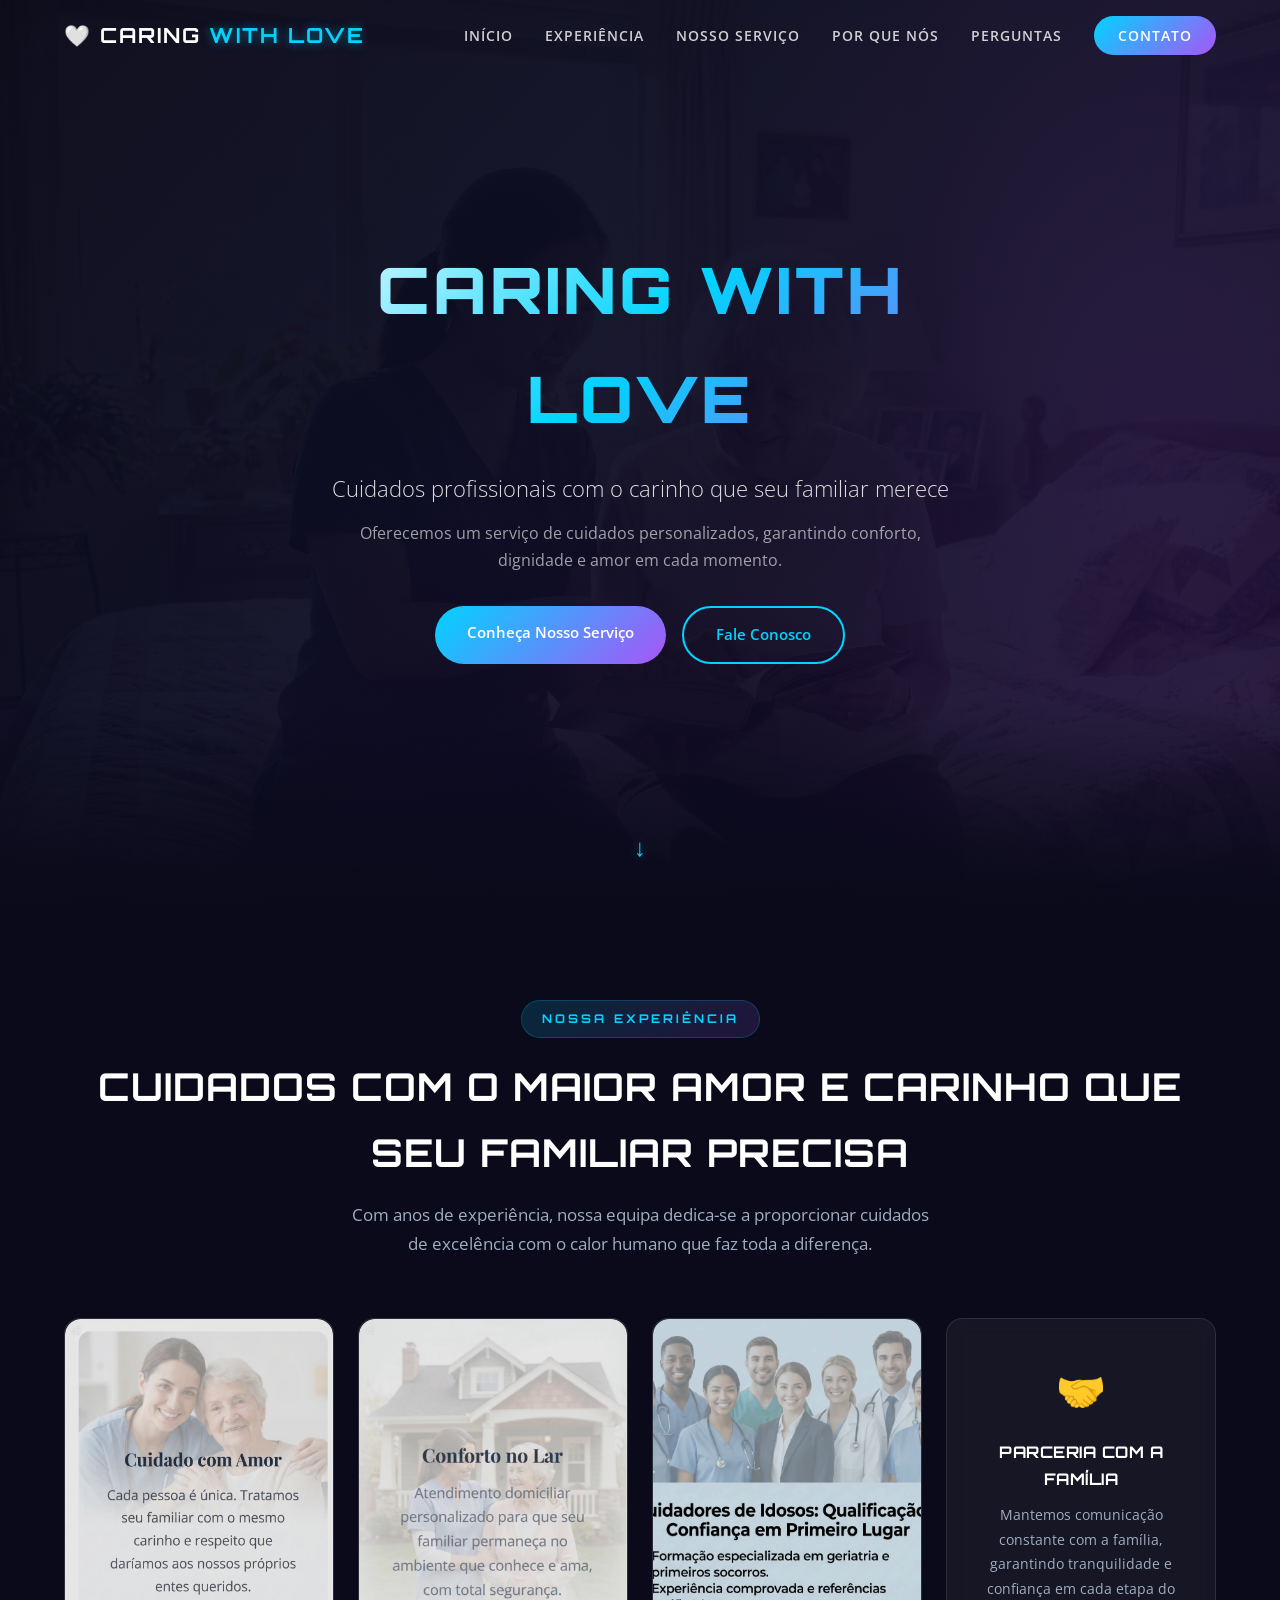
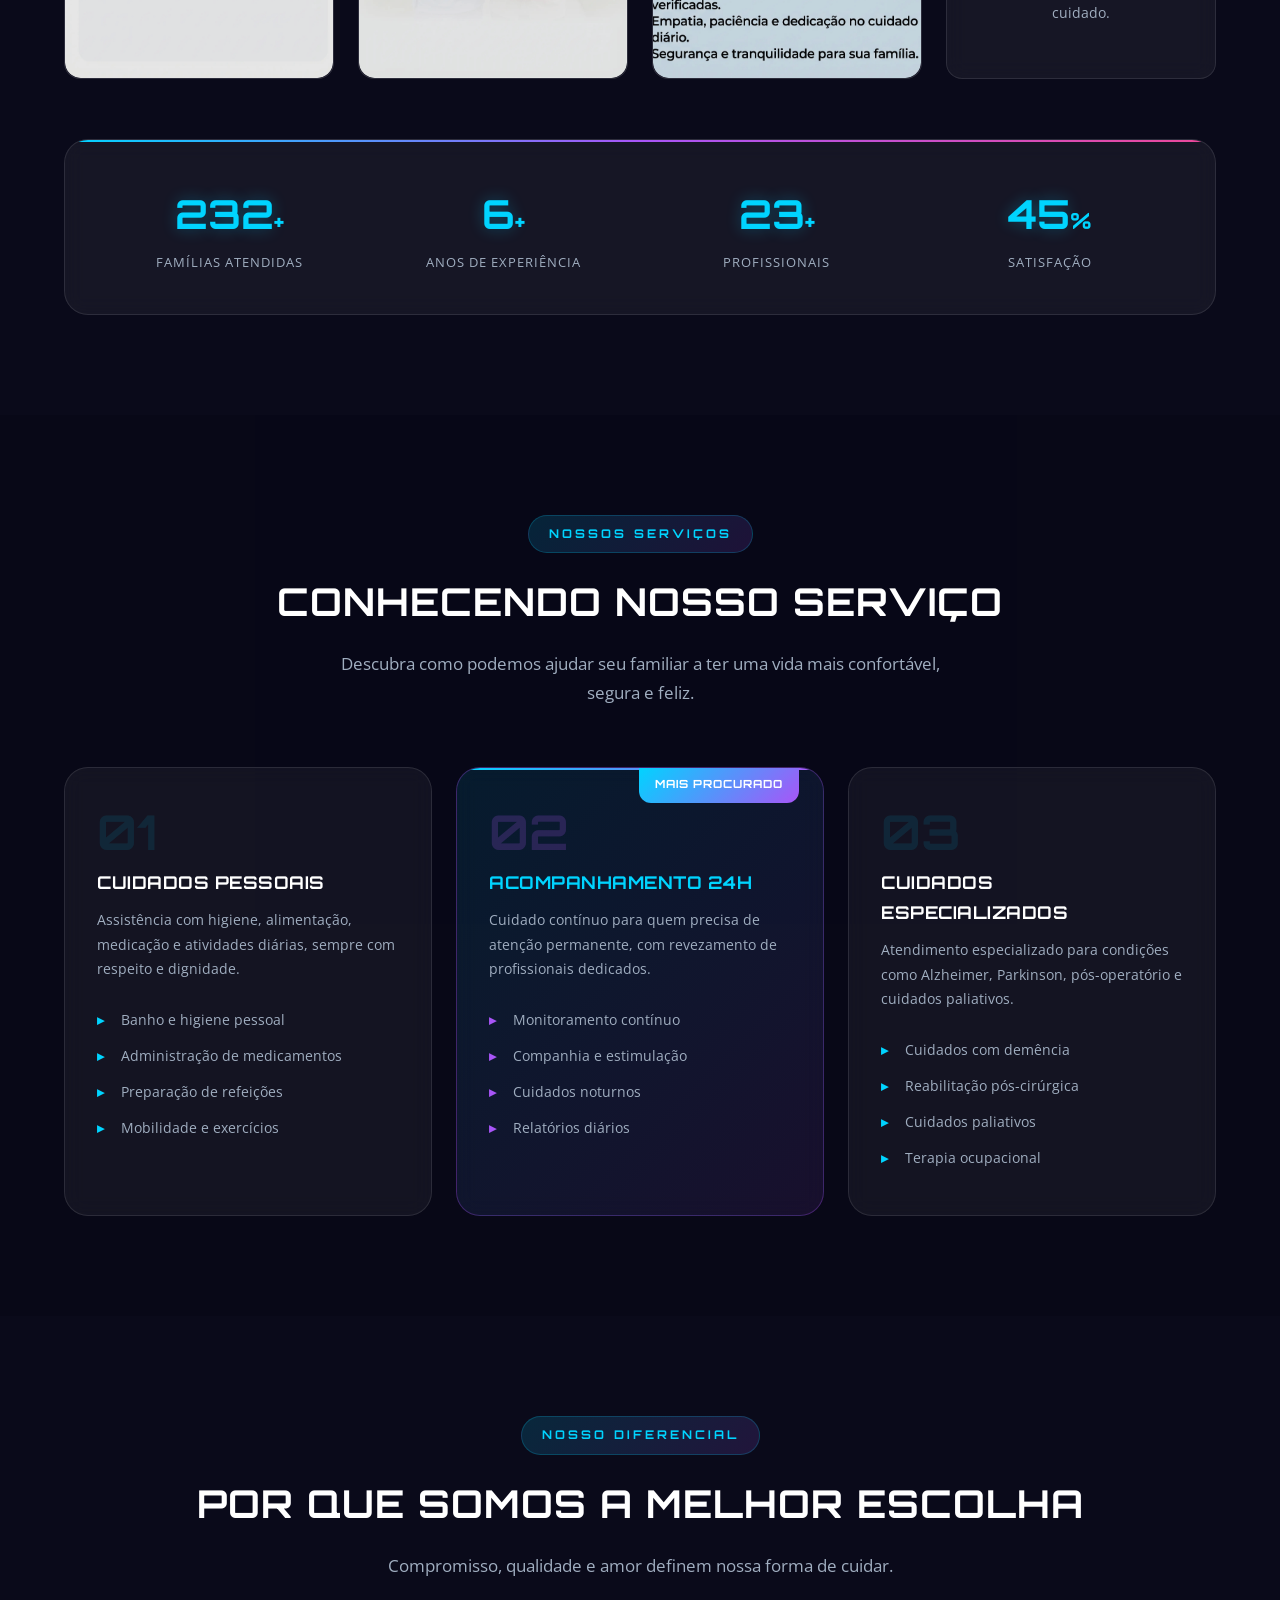
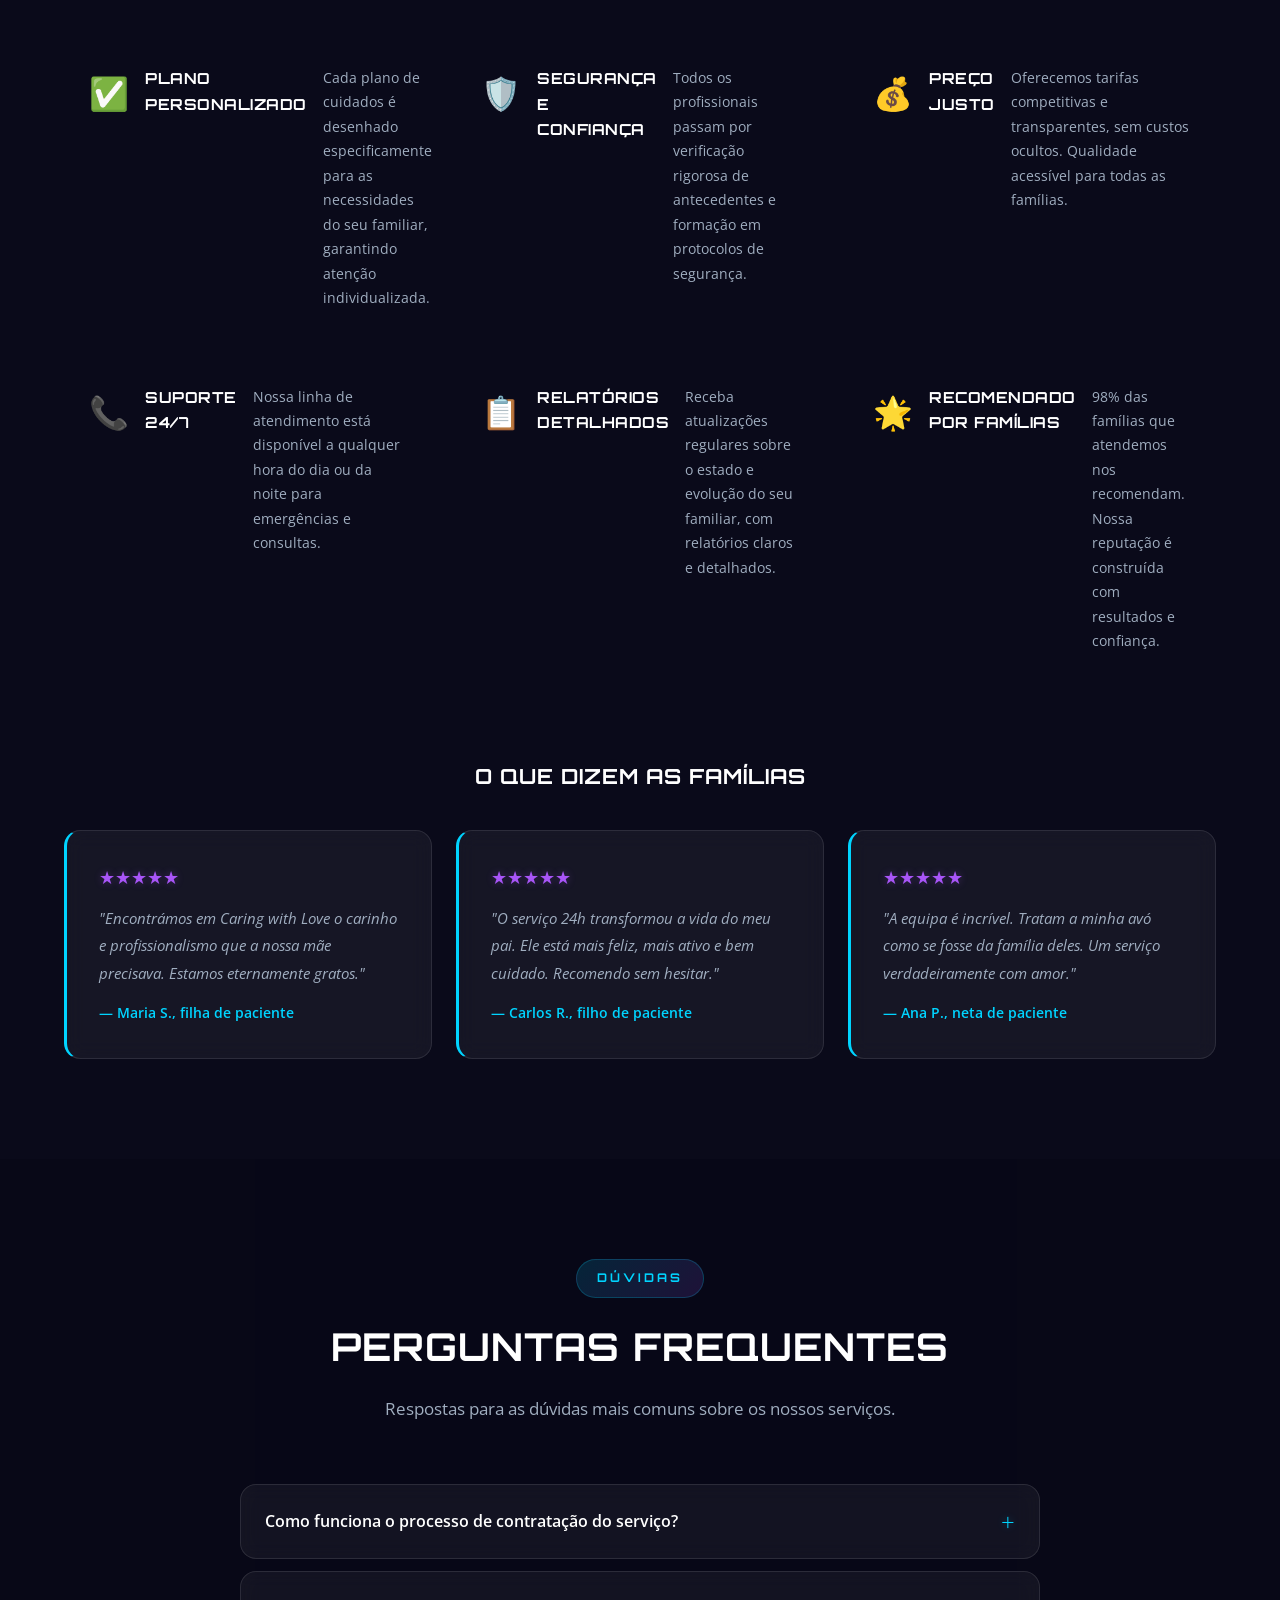
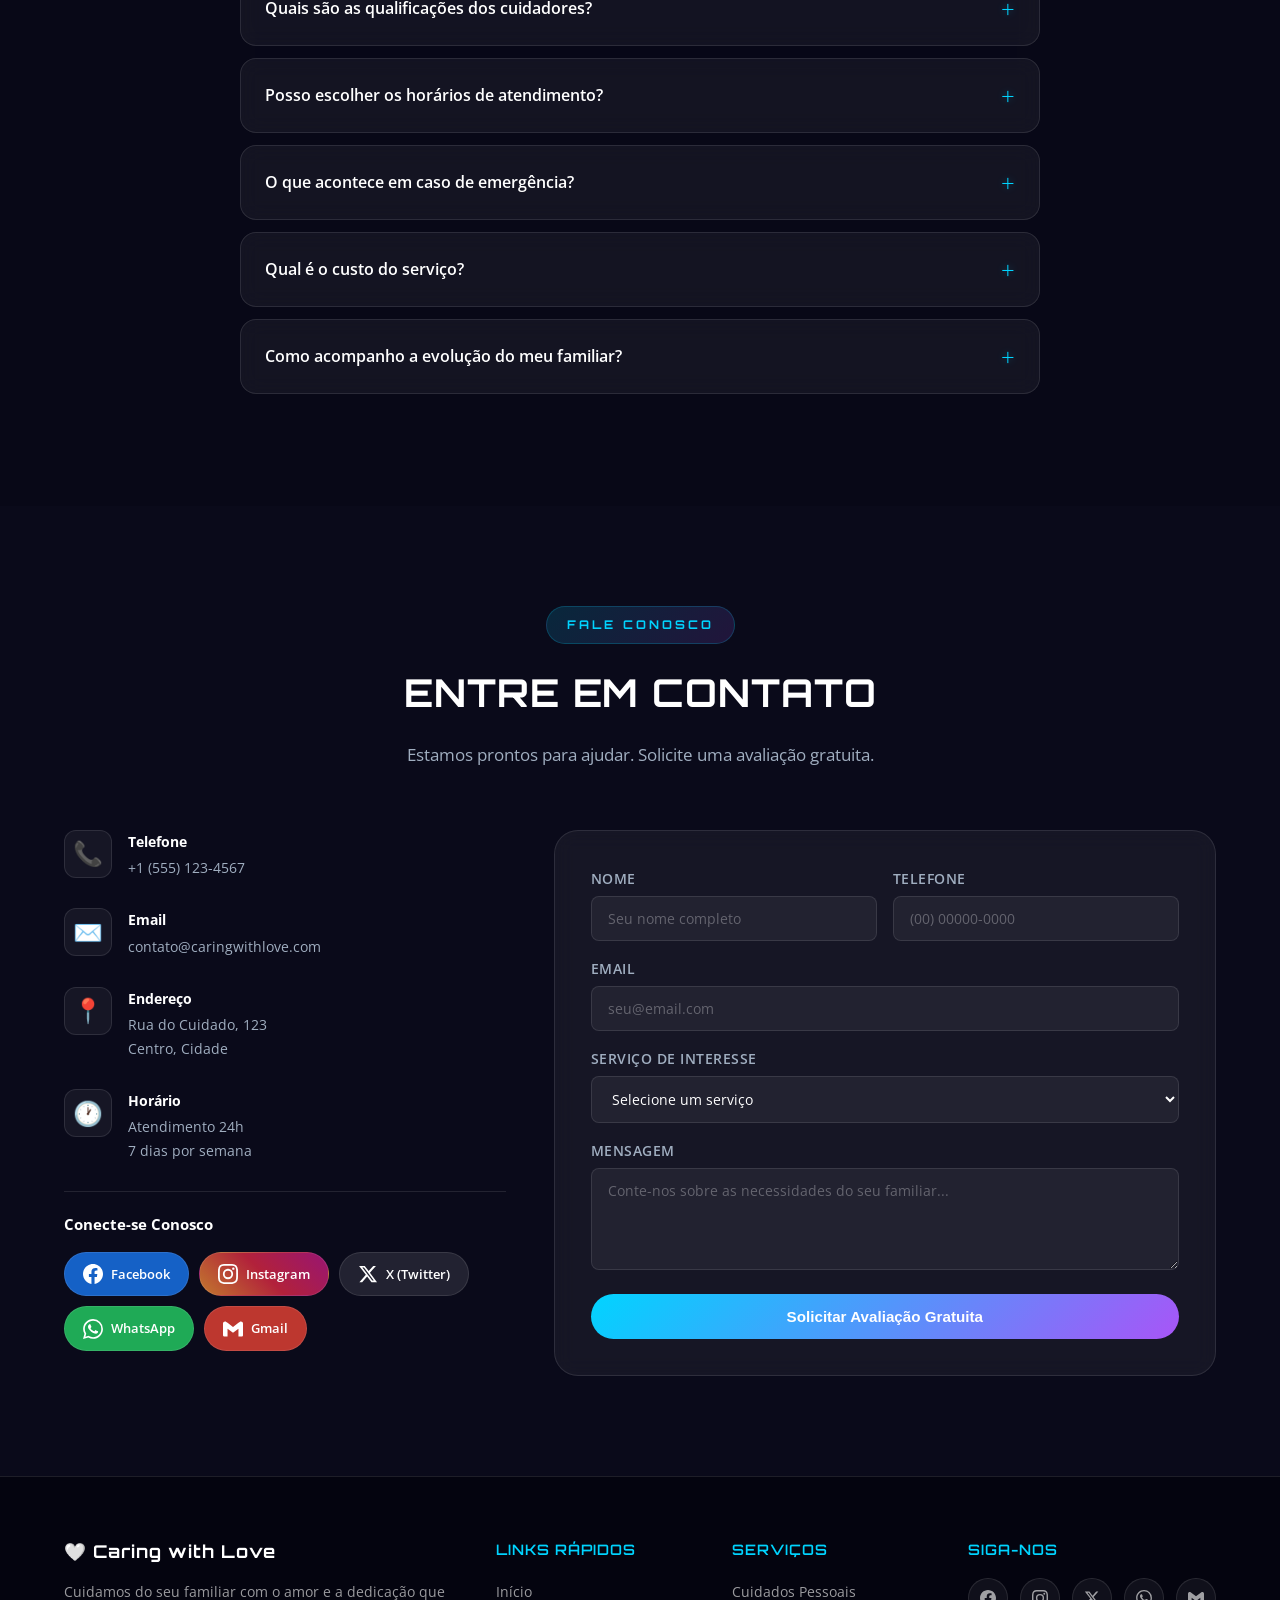
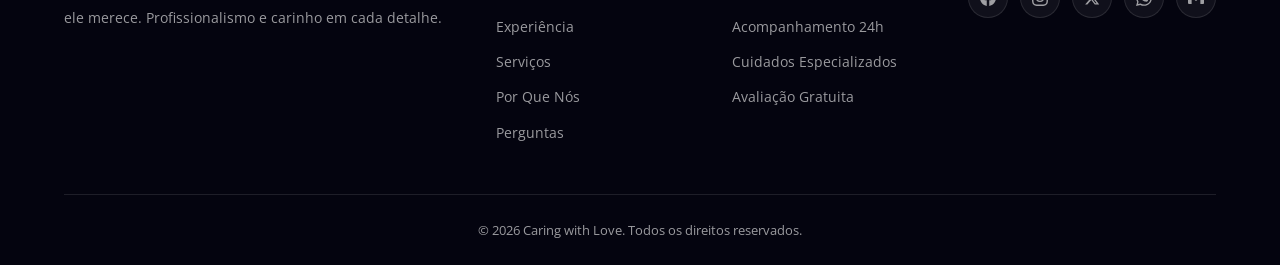
==== commit d3801698: "Landing page futurista com design neon e glassmorphism" ====
--- a/index.html
+++ b/index.html
@@ -1,114 +1,443 @@
 <!DOCTYPE html>
-<html lang="pt-BR">
+<html lang="pt">
 <head>
-  <meta charset="UTF-8" />
-  <meta name="viewport" content="width=device-width, initial-scale=1.0" />
-  <meta name="description" content="Caring with Love — Conectamos famílias a cuidadores qualificados com carinho e confiança." />
-  <title>Caring with Love</title>
-  <link rel="stylesheet" href="css/style.css" />
+    <meta charset="UTF-8">
+    <meta name="viewport" content="width=device-width, initial-scale=1.0">
+    <title>Caring with Love – Cuidados com Amor</title>
+    <link rel="stylesheet" href="styles.css">
+    <link rel="preconnect" href="https://fonts.googleapis.com">
+    <link rel="preconnect" href="https://fonts.gstatic.com" crossorigin>
+    <link href="https://fonts.googleapis.com/css2?family=Playfair+Display:wght@400;600;700&family=Open+Sans:wght@300;400;600;700&family=Orbitron:wght@400;600;700;900&display=swap" rel="stylesheet">
 </head>
 <body>
-
-  <!-- Skip link for keyboard/screen-reader users -->
-  <a class="skip-link" href="#main-content">Ir para o conteúdo principal</a>
-
-  <!-- Live region for dynamic announcements -->
-  <div id="live-region" aria-live="polite" aria-atomic="true"></div>
-
-  <!-- ===== Header / Navigation ===== -->
-  <header class="site-header" role="banner">
-    <nav class="nav-container" aria-label="Navegação principal">
-      <a href="index.html" class="site-logo" aria-label="Caring with Love — página inicial">
-        Caring <span>with Love</span>
-      </a>
-      <ul class="nav-links" role="list">
-        <li><a href="index.html" aria-current="page">Início</a></li>
-        <li><a href="cadastro-cliente.html">Sou Cliente</a></li>
-        <li><a href="cadastro-cuidador.html">Sou Cuidador(a)</a></li>
-      </ul>
+    <!-- Partículas futuristas -->
+    <canvas id="particles-canvas"></canvas>
+
+    <!-- ========== NAVEGAÇÃO ========== -->
+    <nav id="navbar">
+        <div class="nav-container">
+            <a href="#hero" class="logo">🤍 Caring <span>with Love</span></a>
+            <button class="nav-toggle" aria-label="Menu">
+                <span></span><span></span><span></span>
+            </button>
+            <ul class="nav-links">
+                <li><a href="#hero">Início</a></li>
+                <li><a href="#experiencia">Experiência</a></li>
+                <li><a href="#servicos">Nosso Serviço</a></li>
+                <li><a href="#escolha">Por Que Nós</a></li>
+                <li><a href="#faq">Perguntas</a></li>
+                <li><a href="#contato" class="btn-nav">Contato</a></li>
+            </ul>
+        </div>
     </nav>
-  </header>
-
-  <!-- ===== Main content ===== -->
-  <main id="main-content" tabindex="-1">
-
-    <!-- Hero -->
-    <section class="hero" aria-labelledby="hero-heading">
-      <h1 id="hero-heading">Cuidado com Amor, <br>Confiança em Cada Momento</h1>
-      <p>
-        Conectamos famílias a cuidadores qualificados que tratam seus entes queridos
-        com dedicação, respeito e muito carinho.
-      </p>
-      <div class="hero-actions">
-        <a href="cadastro-cliente.html" class="btn btn-primary">Preciso de um Cuidador</a>
-        <a href="cadastro-cuidador.html" class="btn btn-secondary">Quero ser Cuidador(a)</a>
-      </div>
-    </section>
-
-    <!-- Features -->
-    <section class="features" aria-labelledby="features-heading">
-      <h2 id="features-heading">Por que escolher a Caring with Love?</h2>
-      <ul class="cards-grid" role="list">
-        <li class="card">
-          <span class="card-icon" aria-hidden="true">🔍</span>
-          <h3>Cuidadores Verificados</h3>
-          <p>Todos os nossos cuidadores passam por verificação de antecedentes e avaliação de competências.</p>
-        </li>
-        <li class="card card-green">
-          <span class="card-icon" aria-hidden="true">💛</span>
-          <h3>Atendimento Humanizado</h3>
-          <p>Acreditamos que o cuidado vai além das tarefas técnicas — é sobre amor, respeito e dignidade.</p>
-        </li>
-        <li class="card">
-          <span class="card-icon" aria-hidden="true">🔒</span>
-          <h3>Segurança e Privacidade</h3>
-          <p>Seus dados são tratados com sigilo e em conformidade com a LGPD.</p>
-        </li>
-        <li class="card card-green">
-          <span class="card-icon" aria-hidden="true">📞</span>
-          <h3>Suporte Contínuo</h3>
-          <p>Nossa equipe está disponível para apoiar clientes e cuidadores durante todo o processo.</p>
-        </li>
-      </ul>
-    </section>
-
-    <!-- Registration CTA -->
-    <section class="register-section" aria-labelledby="register-heading">
-      <h2 id="register-heading">Comece Agora</h2>
-      <p>
-        Faça seu cadastro de forma rápida, segura e gratuita.
-        Escolha o perfil que melhor descreve você:
-      </p>
-      <div class="register-cards">
-        <article class="register-card" aria-labelledby="card-cliente-title">
-          <span class="card-icon" aria-hidden="true">👨‍👩‍👧‍👦</span>
-          <h3 id="card-cliente-title">Sou Cliente</h3>
-          <p>Preciso de cuidados para mim ou para um familiar e quero encontrar o cuidador ideal.</p>
-          <a href="cadastro-cliente.html" class="btn btn-primary">Cadastrar como Cliente</a>
-        </article>
-        <article class="register-card card-green" aria-labelledby="card-cuidador-title">
-          <span class="card-icon" aria-hidden="true">🧑‍⚕️</span>
-          <h3 id="card-cuidador-title">Sou Cuidador(a)</h3>
-          <p>Tenho experiência em cuidados e quero me cadastrar para ajudar famílias.</p>
-          <a href="cadastro-cuidador.html" class="btn btn-secondary">Cadastrar como Cuidador(a)</a>
-        </article>
-      </div>
-    </section>
-
-  </main>
-
-  <!-- ===== Footer ===== -->
-  <footer class="site-footer" role="contentinfo">
-    <p>&copy; <span id="year"></span> Caring with Love. Todos os direitos reservados.</p>
-    <p class="mt-1">
-      <a href="politica-privacidade.html">Política de Privacidade</a> ·
-      <a href="termos-uso.html">Termos de Uso</a>
-    </p>
-  </footer>
-
-  <script>
-    document.getElementById('year').textContent = new Date().getFullYear();
-  </script>
-  <script src="js/main.js"></script>
+
+    <!-- ========== 1. HERO – CARING WITH LOVE ========== -->
+    <section id="hero">
+        <div class="hero-image">
+            <img src="images/hero-bg.jpg" alt="Cuidadora acompanhando idosa com carinho">
+        </div>
+        <div class="hero-overlay"></div>
+        <div class="hero-content">
+            <h1>Caring with Love</h1>
+            <p class="hero-subtitle">Cuidados profissionais com o carinho que seu familiar merece</p>
+            <p class="hero-text">Oferecemos um serviço de cuidados personalizados, garantindo conforto, dignidade e amor em cada momento.</p>
+            <div class="hero-buttons">
+                <a href="#servicos" class="btn btn-primary">Conheça Nosso Serviço</a>
+                <a href="#contato" class="btn btn-secondary">Fale Conosco</a>
+            </div>
+        </div>
+        <div class="hero-scroll">
+            <a href="#experiencia">
+                <span class="scroll-arrow">&#8595;</span>
+            </a>
+        </div>
+    </section>
+
+    <!-- ========== 2. EXPERIÊNCIA EM CUIDADOS ========== -->
+    <section id="experiencia">
+        <div class="container">
+            <div class="section-header">
+                <span class="section-tag">Nossa Experiência</span>
+                <h2>Cuidados com o Maior Amor e Carinho que Seu Familiar Precisa</h2>
+                <p class="section-desc">Com anos de experiência, nossa equipa dedica-se a proporcionar cuidados de excelência com o calor humano que faz toda a diferença.</p>
+            </div>
+            <div class="experience-grid">
+                <div class="exp-card exp-card-image">
+                    <div class="exp-card-img">
+                        <img src="images/cuidado-amor.jpg" alt="Cuidadora com idosa - Cuidado com Amor">
+                    </div>
+                </div>
+                <div class="exp-card exp-card-image">
+                    <div class="exp-card-img">
+                        <img src="images/Im.%20Cuid.%20Translúcid.jpeg" alt="Conforto no Lar - Cuidado Domiciliar">
+                    </div>
+                </div>
+                <div class="exp-card exp-card-image">
+                    <div class="exp-card-img">
+                        <img src="images/Profissionais%20Qualificados.jpeg" alt="Profissionais Qualificados">
+                    </div>
+                </div>
+                <div class="exp-card">
+                    <div class="exp-icon">🤝</div>
+                    <h3>Parceria com a Família</h3>
+                    <p>Mantemos comunicação constante com a família, garantindo tranquilidade e confiança em cada etapa do cuidado.</p>
+                </div>
+            </div>
+            <div class="experience-stats">
+                <div class="stat">
+                    <span class="stat-number" data-target="500">0</span>+
+                    <span class="stat-label">Famílias Atendidas</span>
+                </div>
+                <div class="stat">
+                    <span class="stat-number" data-target="15">0</span>+
+                    <span class="stat-label">Anos de Experiência</span>
+                </div>
+                <div class="stat">
+                    <span class="stat-number" data-target="50">0</span>+
+                    <span class="stat-label">Profissionais</span>
+                </div>
+                <div class="stat">
+                    <span class="stat-number" data-target="98">0</span>%
+                    <span class="stat-label">Satisfação</span>
+                </div>
+            </div>
+        </div>
+    </section>
+
+    <!-- ========== 3. CONHECENDO NOSSO SERVIÇO ========== -->
+    <section id="servicos">
+        <div class="container">
+            <div class="section-header">
+                <span class="section-tag">Nossos Serviços</span>
+                <h2>Conhecendo Nosso Serviço</h2>
+                <p class="section-desc">Descubra como podemos ajudar seu familiar a ter uma vida mais confortável, segura e feliz.</p>
+            </div>
+            <div class="services-grid">
+                <div class="service-card">
+                    <div class="service-number">01</div>
+                    <h3>Cuidados Pessoais</h3>
+                    <p>Assistência com higiene, alimentação, medicação e atividades diárias, sempre com respeito e dignidade.</p>
+                    <ul class="service-list">
+                        <li>Banho e higiene pessoal</li>
+                        <li>Administração de medicamentos</li>
+                        <li>Preparação de refeições</li>
+                        <li>Mobilidade e exercícios</li>
+                    </ul>
+                </div>
+                <div class="service-card featured">
+                    <div class="service-badge">Mais Procurado</div>
+                    <div class="service-number">02</div>
+                    <h3>Acompanhamento 24h</h3>
+                    <p>Cuidado contínuo para quem precisa de atenção permanente, com revezamento de profissionais dedicados.</p>
+                    <ul class="service-list">
+                        <li>Monitoramento contínuo</li>
+                        <li>Companhia e estimulação</li>
+                        <li>Cuidados noturnos</li>
+                        <li>Relatórios diários</li>
+                    </ul>
+                </div>
+                <div class="service-card">
+                    <div class="service-number">03</div>
+                    <h3>Cuidados Especializados</h3>
+                    <p>Atendimento especializado para condições como Alzheimer, Parkinson, pós-operatório e cuidados paliativos.</p>
+                    <ul class="service-list">
+                        <li>Cuidados com demência</li>
+                        <li>Reabilitação pós-cirúrgica</li>
+                        <li>Cuidados paliativos</li>
+                        <li>Terapia ocupacional</li>
+                    </ul>
+                </div>
+            </div>
+        </div>
+    </section>
+
+    <!-- ========== 4. POR QUE É A MELHOR ESCOLHA ========== -->
+    <section id="escolha">
+        <div class="container">
+            <div class="section-header">
+                <span class="section-tag">Nosso Diferencial</span>
+                <h2>Por Que Somos a Melhor Escolha</h2>
+                <p class="section-desc">Compromisso, qualidade e amor definem nossa forma de cuidar.</p>
+            </div>
+            <div class="reasons-grid">
+                <div class="reason-card">
+                    <div class="reason-icon">✅</div>
+                    <h3>Plano Personalizado</h3>
+                    <p>Cada plano de cuidados é desenhado especificamente para as necessidades do seu familiar, garantindo atenção individualizada.</p>
+                </div>
+                <div class="reason-card">
+                    <div class="reason-icon">🛡️</div>
+                    <h3>Segurança e Confiança</h3>
+                    <p>Todos os profissionais passam por verificação rigorosa de antecedentes e formação em protocolos de segurança.</p>
+                </div>
+                <div class="reason-card">
+                    <div class="reason-icon">💰</div>
+                    <h3>Preço Justo</h3>
+                    <p>Oferecemos tarifas competitivas e transparentes, sem custos ocultos. Qualidade acessível para todas as famílias.</p>
+                </div>
+                <div class="reason-card">
+                    <div class="reason-icon">📞</div>
+                    <h3>Suporte 24/7</h3>
+                    <p>Nossa linha de atendimento está disponível a qualquer hora do dia ou da noite para emergências e consultas.</p>
+                </div>
+                <div class="reason-card">
+                    <div class="reason-icon">📋</div>
+                    <h3>Relatórios Detalhados</h3>
+                    <p>Receba atualizações regulares sobre o estado e evolução do seu familiar, com relatórios claros e detalhados.</p>
+                </div>
+                <div class="reason-card">
+                    <div class="reason-icon">🌟</div>
+                    <h3>Recomendado por Famílias</h3>
+                    <p>98% das famílias que atendemos nos recomendam. Nossa reputação é construída com resultados e confiança.</p>
+                </div>
+            </div>
+
+            <!-- Testemunhos -->
+            <div class="testimonials">
+                <h3 class="testimonials-title">O Que Dizem as Famílias</h3>
+                <div class="testimonials-grid">
+                    <div class="testimonial-card">
+                        <div class="testimonial-stars">★★★★★</div>
+                        <p>"Encontrámos em Caring with Love o carinho e profissionalismo que a nossa mãe precisava. Estamos eternamente gratos."</p>
+                        <span class="testimonial-author">— Maria S., filha de paciente</span>
+                    </div>
+                    <div class="testimonial-card">
+                        <div class="testimonial-stars">★★★★★</div>
+                        <p>"O serviço 24h transformou a vida do meu pai. Ele está mais feliz, mais ativo e bem cuidado. Recomendo sem hesitar."</p>
+                        <span class="testimonial-author">— Carlos R., filho de paciente</span>
+                    </div>
+                    <div class="testimonial-card">
+                        <div class="testimonial-stars">★★★★★</div>
+                        <p>"A equipa é incrível. Tratam a minha avó como se fosse da família deles. Um serviço verdadeiramente com amor."</p>
+                        <span class="testimonial-author">— Ana P., neta de paciente</span>
+                    </div>
+                </div>
+            </div>
+        </div>
+    </section>
+
+    <!-- ========== 5. PERGUNTAS FREQUENTES ========== -->
+    <section id="faq">
+        <div class="container">
+            <div class="section-header">
+                <span class="section-tag">Dúvidas</span>
+                <h2>Perguntas Frequentes</h2>
+                <p class="section-desc">Respostas para as dúvidas mais comuns sobre os nossos serviços.</p>
+            </div>
+            <div class="faq-list">
+                <div class="faq-item">
+                    <button class="faq-question">
+                        <span>Como funciona o processo de contratação do serviço?</span>
+                        <span class="faq-toggle">+</span>
+                    </button>
+                    <div class="faq-answer">
+                        <p>O processo é simples: entre em contato conosco por telefone ou formulário. Agendamos uma visita gratuita para avaliar as necessidades do seu familiar. Em seguida, elaboramos um plano de cuidados personalizado e apresentamos as opções de serviço e valores. Após a aprovação, iniciamos o atendimento em até 48 horas.</p>
+                    </div>
+                </div>
+                <div class="faq-item">
+                    <button class="faq-question">
+                        <span>Quais são as qualificações dos cuidadores?</span>
+                        <span class="faq-toggle">+</span>
+                    </button>
+                    <div class="faq-answer">
+                        <p>Todos os nossos cuidadores possuem formação certificada em cuidados de saúde, primeiros socorros e cuidados geriátricos. Passam por um rigoroso processo de seleção que inclui verificação de antecedentes, entrevistas e período de formação interna. Além disso, participam de formações contínuas para se manterem atualizados.</p>
+                    </div>
+                </div>
+                <div class="faq-item">
+                    <button class="faq-question">
+                        <span>Posso escolher os horários de atendimento?</span>
+                        <span class="faq-toggle">+</span>
+                    </button>
+                    <div class="faq-answer">
+                        <p>Sim! Oferecemos total flexibilidade de horários. Pode optar por cuidados por algumas horas, meio período, período integral ou atendimento 24 horas. Os horários são definidos conforme as necessidades da família e podem ser ajustados a qualquer momento.</p>
+                    </div>
+                </div>
+                <div class="faq-item">
+                    <button class="faq-question">
+                        <span>O que acontece em caso de emergência?</span>
+                        <span class="faq-toggle">+</span>
+                    </button>
+                    <div class="faq-answer">
+                        <p>Nossos cuidadores são treinados para lidar com emergências e seguem protocolos específicos. Temos uma linha de suporte disponível 24/7 e mantemos contato direto com os serviços de emergência locais. A família é imediatamente notificada sobre qualquer situação.</p>
+                    </div>
+                </div>
+                <div class="faq-item">
+                    <button class="faq-question">
+                        <span>Qual é o custo do serviço?</span>
+                        <span class="faq-toggle">+</span>
+                    </button>
+                    <div class="faq-answer">
+                        <p>Os valores variam conforme o tipo de serviço, número de horas e necessidades específicas do paciente. Oferecemos uma avaliação gratuita e um orçamento sem compromisso. Trabalhamos com preços justos e transparentes, sem taxas ocultas. Entre em contato para receber uma proposta personalizada.</p>
+                    </div>
+                </div>
+                <div class="faq-item">
+                    <button class="faq-question">
+                        <span>Como acompanho a evolução do meu familiar?</span>
+                        <span class="faq-toggle">+</span>
+                    </button>
+                    <div class="faq-answer">
+                        <p>Fornecemos relatórios regulares sobre o estado e progresso do seu familiar. Além disso, mantemos comunicação constante via telefone ou mensagem. A família pode solicitar reuniões periódicas para discutir o plano de cuidados e fazer ajustes necessários.</p>
+                    </div>
+                </div>
+            </div>
+        </div>
+    </section>
+
+    <!-- ========== CONTATO ========== -->
+    <section id="contato">
+        <div class="container">
+            <div class="section-header">
+                <span class="section-tag">Fale Conosco</span>
+                <h2>Entre em Contato</h2>
+                <p class="section-desc">Estamos prontos para ajudar. Solicite uma avaliação gratuita.</p>
+            </div>
+            <div class="contact-grid">
+                <div class="contact-info">
+                    <div class="contact-item">
+                        <span class="contact-icon">📞</span>
+                        <div>
+                            <h4>Telefone</h4>
+                            <p>+1 (555) 123-4567</p>
+                        </div>
+                    </div>
+                    <div class="contact-item">
+                        <span class="contact-icon">✉️</span>
+                        <div>
+                            <h4>Email</h4>
+                            <p>contato@caringwithlove.com</p>
+                        </div>
+                    </div>
+                    <div class="contact-item">
+                        <span class="contact-icon">📍</span>
+                        <div>
+                            <h4>Endereço</h4>
+                            <p>Rua do Cuidado, 123<br>Centro, Cidade</p>
+                        </div>
+                    </div>
+                    <div class="contact-item">
+                        <span class="contact-icon">🕐</span>
+                        <div>
+                            <h4>Horário</h4>
+                            <p>Atendimento 24h<br>7 dias por semana</p>
+                        </div>
+                    </div>
+
+                    <!-- Redes Sociais -->
+                    <div class="contact-social">
+                        <h4>Conecte-se Conosco</h4>
+                        <div class="social-buttons">
+                            <a href="https://facebook.com/" target="_blank" rel="noopener noreferrer" class="social-btn facebook" aria-label="Facebook">
+                                <svg width="20" height="20" viewBox="0 0 24 24" fill="currentColor"><path d="M24 12.073c0-6.627-5.373-12-12-12s-12 5.373-12 12c0 5.99 4.388 10.954 10.125 11.854v-8.385H7.078v-3.47h3.047V9.43c0-3.007 1.792-4.669 4.533-4.669 1.312 0 2.686.235 2.686.235v2.953H15.83c-1.491 0-1.956.925-1.956 1.874v2.25h3.328l-.532 3.47h-2.796v8.385C19.612 23.027 24 18.062 24 12.073z"/></svg>
+                                <span>Facebook</span>
+                            </a>
+                            <a href="https://instagram.com/" target="_blank" rel="noopener noreferrer" class="social-btn instagram" aria-label="Instagram">
+                                <svg width="20" height="20" viewBox="0 0 24 24" fill="currentColor"><path d="M12 2.163c3.204 0 3.584.012 4.85.07 3.252.148 4.771 1.691 4.919 4.919.058 1.265.069 1.645.069 4.849 0 3.205-.012 3.584-.069 4.849-.149 3.225-1.664 4.771-4.919 4.919-1.266.058-1.644.07-4.85.07-3.204 0-3.584-.012-4.849-.07-3.26-.149-4.771-1.699-4.919-4.92-.058-1.265-.07-1.644-.07-4.849 0-3.204.013-3.583.07-4.849.149-3.227 1.664-4.771 4.919-4.919 1.266-.057 1.645-.069 4.849-.069zM12 0C8.741 0 8.333.014 7.053.072 2.695.272.273 2.69.073 7.052.014 8.333 0 8.741 0 12c0 3.259.014 3.668.072 4.948.2 4.358 2.618 6.78 6.98 6.98C8.333 23.986 8.741 24 12 24c3.259 0 3.668-.014 4.948-.072 4.354-.2 6.782-2.618 6.979-6.98.059-1.28.073-1.689.073-4.948 0-3.259-.014-3.667-.072-4.947-.196-4.354-2.617-6.78-6.979-6.98C15.668.014 15.259 0 12 0zm0 5.838a6.162 6.162 0 100 12.324 6.162 6.162 0 000-12.324zM12 16a4 4 0 110-8 4 4 0 010 8zm6.406-11.845a1.44 1.44 0 100 2.881 1.44 1.44 0 000-2.881z"/></svg>
+                                <span>Instagram</span>
+                            </a>
+                            <a href="https://x.com/" target="_blank" rel="noopener noreferrer" class="social-btn x-twitter" aria-label="X">
+                                <svg width="20" height="20" viewBox="0 0 24 24" fill="currentColor"><path d="M18.244 2.25h3.308l-7.227 8.26 8.502 11.24H16.17l-5.214-6.817L4.99 21.75H1.68l7.73-8.835L1.254 2.25H8.08l4.713 6.231zm-1.161 17.52h1.833L7.084 4.126H5.117z"/></svg>
+                                <span>X (Twitter)</span>
+                            </a>
+                            <a href="https://wa.me/15551234567" target="_blank" rel="noopener noreferrer" class="social-btn whatsapp" aria-label="WhatsApp">
+                                <svg width="20" height="20" viewBox="0 0 24 24" fill="currentColor"><path d="M17.472 14.382c-.297-.149-1.758-.867-2.03-.967-.273-.099-.471-.148-.67.15-.197.297-.767.966-.94 1.164-.173.199-.347.223-.644.075-.297-.15-1.255-.463-2.39-1.475-.883-.788-1.48-1.761-1.653-2.059-.173-.297-.018-.458.13-.606.134-.133.298-.347.446-.52.149-.174.198-.298.298-.497.099-.198.05-.371-.025-.52-.075-.149-.669-1.612-.916-2.207-.242-.579-.487-.5-.669-.51-.173-.008-.371-.01-.57-.01-.198 0-.52.074-.792.372-.272.297-1.04 1.016-1.04 2.479 0 1.462 1.065 2.875 1.213 3.074.149.198 2.096 3.2 5.077 4.487.709.306 1.262.489 1.694.625.712.227 1.36.195 1.871.118.571-.085 1.758-.719 2.006-1.413.248-.694.248-1.289.173-1.413-.074-.124-.272-.198-.57-.347m-5.421 7.403h-.004a9.87 9.87 0 01-5.031-1.378l-.361-.214-3.741.982.998-3.648-.235-.374a9.86 9.86 0 01-1.51-5.26c.001-5.45 4.436-9.884 9.888-9.884 2.64 0 5.122 1.03 6.988 2.898a9.825 9.825 0 012.893 6.994c-.003 5.45-4.437 9.884-9.885 9.884m8.413-18.297A11.815 11.815 0 0012.05 0C5.495 0 .16 5.335.157 11.892c0 2.096.547 4.142 1.588 5.945L.057 24l6.305-1.654a11.882 11.882 0 005.683 1.448h.005c6.554 0 11.89-5.335 11.893-11.893a11.821 11.821 0 00-3.48-8.413z"/></svg>
+                                <span>WhatsApp</span>
+                            </a>
+                            <a href="mailto:contato@caringwithlove.com" class="social-btn gmail" aria-label="Gmail">
+                                <svg width="20" height="20" viewBox="0 0 24 24" fill="currentColor"><path d="M24 5.457v13.909c0 .904-.732 1.636-1.636 1.636h-3.819V11.73L12 16.64l-6.545-4.91v9.273H1.636A1.636 1.636 0 010 19.366V5.457c0-2.023 2.309-3.178 3.927-1.964L5.455 4.64 12 9.548l6.545-4.91 1.528-1.145C21.69 2.28 24 3.434 24 5.457z"/></svg>
+                                <span>Gmail</span>
+                            </a>
+                        </div>
+                    </div>
+                </div>
+                <form class="contact-form" id="contactForm">
+                    <div class="form-row">
+                        <div class="form-group">
+                            <label for="nome">Nome</label>
+                            <input type="text" id="nome" name="nome" required placeholder="Seu nome completo">
+                        </div>
+                        <div class="form-group">
+                            <label for="telefone">Telefone</label>
+                            <input type="tel" id="telefone" name="telefone" required placeholder="(00) 00000-0000">
+                        </div>
+                    </div>
+                    <div class="form-group">
+                        <label for="email">Email</label>
+                        <input type="email" id="email" name="email" required placeholder="seu@email.com">
+                    </div>
+                    <div class="form-group">
+                        <label for="servico">Serviço de Interesse</label>
+                        <select id="servico" name="servico">
+                            <option value="">Selecione um serviço</option>
+                            <option value="pessoais">Cuidados Pessoais</option>
+                            <option value="24h">Acompanhamento 24h</option>
+                            <option value="especializados">Cuidados Especializados</option>
+                            <option value="outro">Outro</option>
+                        </select>
+                    </div>
+                    <div class="form-group">
+                        <label for="mensagem">Mensagem</label>
+                        <textarea id="mensagem" name="mensagem" rows="4" placeholder="Conte-nos sobre as necessidades do seu familiar..."></textarea>
+                    </div>
+                    <button type="submit" class="btn btn-primary btn-full">Solicitar Avaliação Gratuita</button>
+                </form>
+            </div>
+        </div>
+    </section>
+
+    <!-- ========== FOOTER ========== -->
+    <footer>
+        <div class="container">
+            <div class="footer-grid">
+                <div class="footer-brand">
+                    <h3>🤍 Caring with Love</h3>
+                    <p>Cuidamos do seu familiar com o amor e a dedicação que ele merece. Profissionalismo e carinho em cada detalhe.</p>
+                </div>
+                <div class="footer-links">
+                    <h4>Links Rápidos</h4>
+                    <ul>
+                        <li><a href="#hero">Início</a></li>
+                        <li><a href="#experiencia">Experiência</a></li>
+                        <li><a href="#servicos">Serviços</a></li>
+                        <li><a href="#escolha">Por Que Nós</a></li>
+                        <li><a href="#faq">Perguntas</a></li>
+                    </ul>
+                </div>
+                <div class="footer-links">
+                    <h4>Serviços</h4>
+                    <ul>
+                        <li><a href="#servicos">Cuidados Pessoais</a></li>
+                        <li><a href="#servicos">Acompanhamento 24h</a></li>
+                        <li><a href="#servicos">Cuidados Especializados</a></li>
+                        <li><a href="#contato">Avaliação Gratuita</a></li>
+                    </ul>
+                </div>
+                <div class="footer-social">
+                    <h4>Siga-nos</h4>
+                    <div class="social-links">
+                        <a href="https://facebook.com/" target="_blank" rel="noopener noreferrer" aria-label="Facebook">
+                            <svg width="16" height="16" viewBox="0 0 24 24" fill="currentColor"><path d="M24 12.073c0-6.627-5.373-12-12-12s-12 5.373-12 12c0 5.99 4.388 10.954 10.125 11.854v-8.385H7.078v-3.47h3.047V9.43c0-3.007 1.792-4.669 4.533-4.669 1.312 0 2.686.235 2.686.235v2.953H15.83c-1.491 0-1.956.925-1.956 1.874v2.25h3.328l-.532 3.47h-2.796v8.385C19.612 23.027 24 18.062 24 12.073z"/></svg>
+                        </a>
+                        <a href="https://instagram.com/" target="_blank" rel="noopener noreferrer" aria-label="Instagram">
+                            <svg width="16" height="16" viewBox="0 0 24 24" fill="currentColor"><path d="M12 2.163c3.204 0 3.584.012 4.85.07 3.252.148 4.771 1.691 4.919 4.919.058 1.265.069 1.645.069 4.849 0 3.205-.012 3.584-.069 4.849-.149 3.225-1.664 4.771-4.919 4.919-1.266.058-1.644.07-4.85.07-3.204 0-3.584-.012-4.849-.07-3.26-.149-4.771-1.699-4.919-4.92-.058-1.265-.07-1.644-.07-4.849 0-3.204.013-3.583.07-4.849.149-3.227 1.664-4.771 4.919-4.919 1.266-.057 1.645-.069 4.849-.069zM12 0C8.741 0 8.333.014 7.053.072 2.695.272.273 2.69.073 7.052.014 8.333 0 8.741 0 12c0 3.259.014 3.668.072 4.948.2 4.358 2.618 6.78 6.98 6.98C8.333 23.986 8.741 24 12 24c3.259 0 3.668-.014 4.948-.072 4.354-.2 6.782-2.618 6.979-6.98.059-1.28.073-1.689.073-4.948 0-3.259-.014-3.667-.072-4.947-.196-4.354-2.617-6.78-6.979-6.98C15.668.014 15.259 0 12 0zm0 5.838a6.162 6.162 0 100 12.324 6.162 6.162 0 000-12.324zM12 16a4 4 0 110-8 4 4 0 010 8zm6.406-11.845a1.44 1.44 0 100 2.881 1.44 1.44 0 000-2.881z"/></svg>
+                        </a>
+                        <a href="https://x.com/" target="_blank" rel="noopener noreferrer" aria-label="X">
+                            <svg width="16" height="16" viewBox="0 0 24 24" fill="currentColor"><path d="M18.244 2.25h3.308l-7.227 8.26 8.502 11.24H16.17l-5.214-6.817L4.99 21.75H1.68l7.73-8.835L1.254 2.25H8.08l4.713 6.231zm-1.161 17.52h1.833L7.084 4.126H5.117z"/></svg>
+                        </a>
+                        <a href="https://wa.me/15551234567" target="_blank" rel="noopener noreferrer" aria-label="WhatsApp">
+                            <svg width="16" height="16" viewBox="0 0 24 24" fill="currentColor"><path d="M17.472 14.382c-.297-.149-1.758-.867-2.03-.967-.273-.099-.471-.148-.67.15-.197.297-.767.966-.94 1.164-.173.199-.347.223-.644.075-.297-.15-1.255-.463-2.39-1.475-.883-.788-1.48-1.761-1.653-2.059-.173-.297-.018-.458.13-.606.134-.133.298-.347.446-.52.149-.174.198-.298.298-.497.099-.198.05-.371-.025-.52-.075-.149-.669-1.612-.916-2.207-.242-.579-.487-.5-.669-.51-.173-.008-.371-.01-.57-.01-.198 0-.52.074-.792.372-.272.297-1.04 1.016-1.04 2.479 0 1.462 1.065 2.875 1.213 3.074.149.198 2.096 3.2 5.077 4.487.709.306 1.262.489 1.694.625.712.227 1.36.195 1.871.118.571-.085 1.758-.719 2.006-1.413.248-.694.248-1.289.173-1.413-.074-.124-.272-.198-.57-.347m-5.421 7.403h-.004a9.87 9.87 0 01-5.031-1.378l-.361-.214-3.741.982.998-3.648-.235-.374a9.86 9.86 0 01-1.51-5.26c.001-5.45 4.436-9.884 9.888-9.884 2.64 0 5.122 1.03 6.988 2.898a9.825 9.825 0 012.893 6.994c-.003 5.45-4.437 9.884-9.885 9.884m8.413-18.297A11.815 11.815 0 0012.05 0C5.495 0 .16 5.335.157 11.892c0 2.096.547 4.142 1.588 5.945L.057 24l6.305-1.654a11.882 11.882 0 005.683 1.448h.005c6.554 0 11.89-5.335 11.893-11.893a11.821 11.821 0 00-3.48-8.413z"/></svg>
+                        </a>
+                        <a href="mailto:contato@caringwithlove.com" aria-label="Gmail">
+                            <svg width="16" height="16" viewBox="0 0 24 24" fill="currentColor"><path d="M24 5.457v13.909c0 .904-.732 1.636-1.636 1.636h-3.819V11.73L12 16.64l-6.545-4.91v9.273H1.636A1.636 1.636 0 010 19.366V5.457c0-2.023 2.309-3.178 3.927-1.964L5.455 4.64 12 9.548l6.545-4.91 1.528-1.145C21.69 2.28 24 3.434 24 5.457z"/></svg>
+                        </a>
+                    </div>
+                </div>
+            </div>
+            <div class="footer-bottom">
+                <p>&copy; 2026 Caring with Love. Todos os direitos reservados.</p>
+            </div>
+        </div>
+    </footer>
+
+    <script src="script.js"></script>
 </body>
 </html>
--- a/styles.css
+++ b/styles.css
@@ -0,0 +1,1271 @@
+/* ===== RESET & BASE ===== */
+*,
+*::before,
+*::after {
+    margin: 0;
+    padding: 0;
+    box-sizing: border-box;
+}
+
+html {
+    scroll-behavior: smooth;
+    font-size: 16px;
+}
+
+body {
+    font-family: 'Open Sans', sans-serif;
+    color: #e0e0e0;
+    line-height: 1.7;
+    overflow-x: hidden;
+    background: #0a0a1a;
+}
+
+a {
+    text-decoration: none;
+    color: inherit;
+}
+
+ul {
+    list-style: none;
+}
+
+img {
+    max-width: 100%;
+    display: block;
+}
+
+.container {
+    max-width: 1200px;
+    margin: 0 auto;
+    padding: 0 24px;
+}
+
+/* Particles canvas */
+#particles-canvas {
+    position: fixed;
+    top: 0;
+    left: 0;
+    width: 100%;
+    height: 100%;
+    z-index: 0;
+    pointer-events: none;
+}
+
+/* ===== CORES & VARIÁVEIS ===== */
+:root {
+    --primary: #00d4ff;
+    --primary-dark: #0099cc;
+    --primary-light: rgba(0, 212, 255, 0.1);
+    --accent: #a855f7;
+    --accent-dark: #7c3aed;
+    --accent-glow: rgba(168, 85, 247, 0.4);
+    --neon-cyan: #00d4ff;
+    --neon-purple: #a855f7;
+    --neon-pink: #ec4899;
+    --text: #f0f0f0;
+    --text-light: #a0aec0;
+    --bg-dark: #0a0a1a;
+    --bg-card: rgba(15, 15, 35, 0.8);
+    --bg-glass: rgba(255, 255, 255, 0.05);
+    --border-glass: rgba(255, 255, 255, 0.1);
+    --white: #ffffff;
+    --shadow-neon: 0 0 20px rgba(0, 212, 255, 0.15);
+    --shadow-purple: 0 0 20px rgba(168, 85, 247, 0.15);
+    --shadow-lg: 0 10px 40px rgba(0, 0, 0, 0.4);
+    --radius: 16px;
+    --radius-lg: 24px;
+    --transition: 0.3s ease;
+}
+
+/* ===== NAVEGAÇÃO ===== */
+#navbar {
+    position: fixed;
+    top: 0;
+    left: 0;
+    width: 100%;
+    z-index: 1000;
+    background: transparent;
+    transition: background var(--transition), box-shadow var(--transition);
+}
+
+#navbar.scrolled {
+    background: rgba(10, 10, 26, 0.92);
+    box-shadow: 0 1px 0 var(--border-glass);
+    backdrop-filter: blur(20px);
+    -webkit-backdrop-filter: blur(20px);
+}
+
+.nav-container {
+    max-width: 1200px;
+    margin: 0 auto;
+    padding: 0 24px;
+    display: flex;
+    align-items: center;
+    justify-content: space-between;
+    height: 72px;
+}
+
+.logo {
+    font-family: 'Orbitron', sans-serif;
+    font-size: 1.3rem;
+    font-weight: 700;
+    color: var(--white);
+    transition: color var(--transition);
+    text-transform: uppercase;
+    letter-spacing: 2px;
+}
+
+.logo span {
+    color: var(--neon-cyan);
+    text-shadow: 0 0 10px rgba(0, 212, 255, 0.5);
+}
+
+#navbar.scrolled .logo {
+    color: var(--white);
+}
+
+.nav-links {
+    display: flex;
+    align-items: center;
+    gap: 32px;
+}
+
+.nav-links a {
+    font-size: 0.85rem;
+    font-weight: 600;
+    color: rgba(255, 255, 255, 0.8);
+    transition: color var(--transition), text-shadow var(--transition);
+    position: relative;
+    text-transform: uppercase;
+    letter-spacing: 1px;
+}
+
+.nav-links a::after {
+    content: '';
+    position: absolute;
+    bottom: -4px;
+    left: 0;
+    width: 0;
+    height: 2px;
+    background: linear-gradient(90deg, var(--neon-cyan), var(--neon-purple));
+    transition: width var(--transition);
+    box-shadow: 0 0 8px var(--neon-cyan);
+}
+
+.nav-links a:hover {
+    color: var(--neon-cyan);
+    text-shadow: 0 0 8px rgba(0, 212, 255, 0.4);
+}
+
+.nav-links a:hover::after {
+    width: 100%;
+}
+
+#navbar.scrolled .nav-links a {
+    color: rgba(255, 255, 255, 0.8);
+}
+
+#navbar.scrolled .nav-links a:hover {
+    color: var(--neon-cyan);
+}
+
+.btn-nav {
+    background: linear-gradient(135deg, var(--neon-cyan), var(--neon-purple)) !important;
+    color: var(--white) !important;
+    padding: 10px 24px;
+    border-radius: 50px;
+    transition: transform var(--transition), box-shadow var(--transition) !important;
+    border: none !important;
+}
+
+.btn-nav:hover {
+    transform: translateY(-2px) !important;
+    box-shadow: 0 4px 20px rgba(0, 212, 255, 0.4), 0 4px 20px rgba(168, 85, 247, 0.3) !important;
+}
+
+.btn-nav::after {
+    display: none !important;
+}
+
+.nav-toggle {
+    display: none;
+    flex-direction: column;
+    gap: 5px;
+    background: none;
+    border: none;
+    cursor: pointer;
+    padding: 5px;
+}
+
+.nav-toggle span {
+    width: 24px;
+    height: 2px;
+    background: var(--white);
+    transition: var(--transition);
+}
+
+#navbar.scrolled .nav-toggle span {
+    background: var(--white);
+}
+
+/* ===== HERO ===== */
+#hero {
+    position: relative;
+    min-height: 100vh;
+    display: flex;
+    align-items: center;
+    justify-content: center;
+    text-align: center;
+    background: var(--bg-dark);
+    overflow: hidden;
+}
+
+.hero-image {
+    position: absolute;
+    inset: 0;
+    z-index: 0;
+}
+
+.hero-image img {
+    width: 100%;
+    height: 100%;
+    object-fit: cover;
+    object-position: center top;
+    opacity: 0.3;
+    filter: brightness(0.5) saturate(0.6);
+}
+
+.hero-overlay {
+    position: absolute;
+    inset: 0;
+    z-index: 1;
+    background: linear-gradient(
+        135deg,
+        rgba(10, 10, 26, 0.85) 0%,
+        rgba(15, 15, 40, 0.7) 40%,
+        rgba(30, 10, 60, 0.5) 100%
+    );
+    pointer-events: none;
+}
+
+#hero::before {
+    content: '';
+    position: absolute;
+    top: -50%;
+    right: -30%;
+    width: 80%;
+    height: 200%;
+    background: radial-gradient(ellipse, rgba(168, 85, 247, 0.08) 0%, transparent 60%);
+    pointer-events: none;
+    z-index: 2;
+}
+
+#hero::after {
+    content: '';
+    position: absolute;
+    bottom: 0;
+    left: 0;
+    width: 100%;
+    height: 200px;
+    background: linear-gradient(to top, var(--bg-dark) 0%, transparent 100%);
+    pointer-events: none;
+    z-index: 2;
+}
+
+.hero-content {
+    position: relative;
+    z-index: 3;
+    max-width: 800px;
+    padding: 0 24px;
+    animation: fadeUp 1s ease;
+}
+
+.hero-content h1 {
+    font-family: 'Orbitron', sans-serif;
+    font-size: clamp(2.2rem, 6vw, 4rem);
+    font-weight: 900;
+    color: var(--white);
+    margin-bottom: 16px;
+    letter-spacing: 3px;
+    text-transform: uppercase;
+    background: linear-gradient(135deg, var(--white) 0%, var(--neon-cyan) 50%, var(--neon-purple) 100%);
+    -webkit-background-clip: text;
+    -webkit-text-fill-color: transparent;
+    background-clip: text;
+}
+
+.hero-subtitle {
+    font-size: clamp(1.1rem, 2.5vw, 1.4rem);
+    color: rgba(255, 255, 255, 0.85);
+    font-weight: 300;
+    margin-bottom: 12px;
+}
+
+.hero-text {
+    font-size: 1rem;
+    color: rgba(255, 255, 255, 0.6);
+    max-width: 600px;
+    margin: 0 auto 32px;
+}
+
+.hero-buttons {
+    display: flex;
+    gap: 16px;
+    justify-content: center;
+    flex-wrap: wrap;
+}
+
+.hero-scroll {
+    position: absolute;
+    bottom: 32px;
+    left: 50%;
+    transform: translateX(-50%);
+    z-index: 3;
+}
+
+.scroll-arrow {
+    display: block;
+    font-size: 1.5rem;
+    color: var(--neon-cyan);
+    animation: bounce 2s infinite;
+    text-shadow: 0 0 10px rgba(0, 212, 255, 0.5);
+}
+
+/* ===== BOTÕES ===== */
+.btn {
+    display: inline-block;
+    padding: 14px 32px;
+    border-radius: 50px;
+    font-weight: 600;
+    font-size: 0.95rem;
+    transition: all var(--transition);
+    cursor: pointer;
+    border: none;
+    position: relative;
+    overflow: hidden;
+}
+
+.btn-primary {
+    background: linear-gradient(135deg, var(--neon-cyan), var(--neon-purple));
+    color: var(--white);
+}
+
+.btn-primary:hover {
+    transform: translateY(-2px);
+    box-shadow: 0 6px 25px rgba(0, 212, 255, 0.4), 0 6px 25px rgba(168, 85, 247, 0.3);
+}
+
+.btn-secondary {
+    background: transparent;
+    color: var(--neon-cyan);
+    border: 2px solid var(--neon-cyan);
+}
+
+.btn-secondary:hover {
+    background: rgba(0, 212, 255, 0.1);
+    transform: translateY(-2px);
+    box-shadow: 0 0 20px rgba(0, 212, 255, 0.2);
+}
+
+.btn-full {
+    width: 100%;
+}
+
+/* ===== SEÇÕES GERAIS ===== */
+section {
+    padding: 100px 0;
+    position: relative;
+    z-index: 1;
+}
+
+#experiencia {
+    background: var(--bg-dark);
+}
+
+#servicos {
+    background: rgba(8, 8, 24, 0.95);
+}
+
+#escolha {
+    background: var(--bg-dark);
+}
+
+#faq {
+    background: rgba(8, 8, 24, 0.95);
+}
+
+#contato {
+    background: var(--bg-dark);
+}
+
+.section-header {
+    text-align: center;
+    margin-bottom: 60px;
+}
+
+.section-tag {
+    display: inline-block;
+    background: linear-gradient(135deg, rgba(0, 212, 255, 0.15), rgba(168, 85, 247, 0.15));
+    color: var(--neon-cyan);
+    font-size: 0.75rem;
+    font-weight: 700;
+    text-transform: uppercase;
+    letter-spacing: 3px;
+    padding: 8px 20px;
+    border-radius: 50px;
+    margin-bottom: 16px;
+    border: 1px solid rgba(0, 212, 255, 0.2);
+    font-family: 'Orbitron', sans-serif;
+}
+
+.section-header h2 {
+    font-family: 'Orbitron', sans-serif;
+    font-size: clamp(1.6rem, 4vw, 2.4rem);
+    color: var(--white);
+    margin-bottom: 16px;
+    letter-spacing: 1px;
+    text-transform: uppercase;
+}
+
+.section-desc {
+    font-size: 1.05rem;
+    color: var(--text-light);
+    max-width: 600px;
+    margin: 0 auto;
+}
+
+/* ===== EXPERIÊNCIA ===== */
+.experience-grid {
+    display: grid;
+    grid-template-columns: repeat(auto-fit, minmax(250px, 1fr));
+    gap: 24px;
+    margin-bottom: 60px;
+}
+
+.exp-card {
+    background: var(--bg-glass);
+    backdrop-filter: blur(10px);
+    -webkit-backdrop-filter: blur(10px);
+    padding: 36px 28px;
+    border-radius: var(--radius);
+    text-align: center;
+    transition: transform var(--transition), box-shadow var(--transition), border-color var(--transition);
+    border: 1px solid var(--border-glass);
+    position: relative;
+    overflow: hidden;
+}
+
+.exp-card::before {
+    content: '';
+    position: absolute;
+    top: 0;
+    left: 0;
+    right: 0;
+    height: 2px;
+    background: linear-gradient(90deg, transparent, var(--neon-cyan), var(--neon-purple), transparent);
+    opacity: 0;
+    transition: opacity var(--transition);
+}
+
+.exp-card:hover {
+    transform: translateY(-6px);
+    box-shadow: var(--shadow-neon);
+    border-color: rgba(0, 212, 255, 0.3);
+}
+
+.exp-card:hover::before {
+    opacity: 1;
+}
+
+.exp-card-image {
+    padding: 0;
+    overflow: hidden;
+}
+
+.exp-card-image .exp-card-img {
+    width: 100%;
+    height: 100%;
+    min-height: 280px;
+    border-radius: var(--radius);
+    overflow: hidden;
+}
+
+.exp-card-image .exp-card-img img {
+    width: 100%;
+    height: 100%;
+    object-fit: cover;
+    object-position: center center;
+    filter: saturate(0.8) brightness(0.9);
+    transition: filter var(--transition);
+}
+
+.exp-card-image:hover .exp-card-img img {
+    filter: saturate(1) brightness(1);
+}
+
+.exp-icon {
+    font-size: 2.5rem;
+    margin-bottom: 16px;
+}
+
+.exp-card h3 {
+    font-family: 'Orbitron', sans-serif;
+    font-size: 1rem;
+    color: var(--white);
+    margin-bottom: 10px;
+    letter-spacing: 0.5px;
+    text-transform: uppercase;
+}
+
+.exp-card p {
+    font-size: 0.9rem;
+    color: var(--text-light);
+}
+
+.experience-stats {
+    display: grid;
+    grid-template-columns: repeat(auto-fit, minmax(140px, 1fr));
+    gap: 24px;
+    background: var(--bg-glass);
+    backdrop-filter: blur(10px);
+    -webkit-backdrop-filter: blur(10px);
+    border: 1px solid var(--border-glass);
+    padding: 40px;
+    border-radius: var(--radius-lg);
+    text-align: center;
+    position: relative;
+    overflow: hidden;
+}
+
+.experience-stats::before {
+    content: '';
+    position: absolute;
+    top: 0;
+    left: 0;
+    right: 0;
+    height: 2px;
+    background: linear-gradient(90deg, var(--neon-cyan), var(--neon-purple), var(--neon-pink));
+}
+
+.stat-number {
+    font-family: 'Orbitron', sans-serif;
+    font-size: 2.5rem;
+    font-weight: 700;
+    color: var(--neon-cyan);
+    text-shadow: 0 0 15px rgba(0, 212, 255, 0.3);
+}
+
+.stat {
+    color: var(--neon-cyan);
+    font-size: 1.4rem;
+    font-weight: 700;
+    font-family: 'Orbitron', sans-serif;
+}
+
+.stat-label {
+    display: block;
+    font-size: 0.8rem;
+    font-weight: 400;
+    color: var(--text-light);
+    margin-top: 4px;
+    font-family: 'Open Sans', sans-serif;
+    text-transform: uppercase;
+    letter-spacing: 1px;
+}
+
+/* ===== SERVIÇOS ===== */
+.services-grid {
+    display: grid;
+    grid-template-columns: repeat(auto-fit, minmax(300px, 1fr));
+    gap: 24px;
+}
+
+.service-card {
+    position: relative;
+    background: var(--bg-glass);
+    backdrop-filter: blur(10px);
+    -webkit-backdrop-filter: blur(10px);
+    padding: 40px 32px;
+    border-radius: var(--radius-lg);
+    transition: transform var(--transition), box-shadow var(--transition), border-color var(--transition);
+    border: 1px solid var(--border-glass);
+    overflow: hidden;
+}
+
+.service-card::before {
+    content: '';
+    position: absolute;
+    top: 0;
+    left: 0;
+    right: 0;
+    height: 2px;
+    background: linear-gradient(90deg, transparent, var(--neon-cyan), transparent);
+    opacity: 0;
+    transition: opacity var(--transition);
+}
+
+.service-card:hover {
+    transform: translateY(-6px);
+    box-shadow: var(--shadow-neon);
+    border-color: rgba(0, 212, 255, 0.3);
+}
+
+.service-card:hover::before {
+    opacity: 1;
+}
+
+.service-card.featured {
+    background: linear-gradient(135deg, rgba(0, 212, 255, 0.1), rgba(168, 85, 247, 0.1));
+    border: 1px solid rgba(168, 85, 247, 0.3);
+}
+
+.service-card.featured::before {
+    background: linear-gradient(90deg, var(--neon-cyan), var(--neon-purple));
+    opacity: 1;
+}
+
+.service-card.featured h3 {
+    color: var(--neon-cyan);
+}
+
+.service-card.featured p {
+    color: var(--text-light);
+}
+
+.service-card.featured .service-list li {
+    color: var(--text-light);
+}
+
+.service-card.featured .service-list li::before {
+    color: var(--neon-purple);
+}
+
+.service-card.featured .service-number {
+    color: rgba(168, 85, 247, 0.2);
+}
+
+.service-badge {
+    position: absolute;
+    top: -1px;
+    right: 24px;
+    background: linear-gradient(135deg, var(--neon-cyan), var(--neon-purple));
+    color: var(--white);
+    font-size: 0.7rem;
+    font-weight: 700;
+    padding: 8px 16px;
+    border-radius: 0 0 12px 12px;
+    text-transform: uppercase;
+    letter-spacing: 1px;
+    font-family: 'Orbitron', sans-serif;
+}
+
+.service-number {
+    font-family: 'Orbitron', sans-serif;
+    font-size: 3rem;
+    font-weight: 700;
+    color: rgba(0, 212, 255, 0.1);
+    margin-bottom: 12px;
+    line-height: 1;
+}
+
+.service-card h3 {
+    font-family: 'Orbitron', sans-serif;
+    font-size: 1.1rem;
+    color: var(--white);
+    margin-bottom: 10px;
+    text-transform: uppercase;
+    letter-spacing: 0.5px;
+}
+
+.service-card p {
+    font-size: 0.9rem;
+    color: var(--text-light);
+    margin-bottom: 20px;
+}
+
+.service-list li {
+    font-size: 0.88rem;
+    color: var(--text-light);
+    padding: 6px 0;
+    padding-left: 24px;
+    position: relative;
+}
+
+.service-list li::before {
+    content: '▸';
+    position: absolute;
+    left: 0;
+    color: var(--neon-cyan);
+    font-weight: 700;
+}
+
+/* ===== POR QUE NÓS ===== */
+.reasons-grid {
+    display: grid;
+    grid-template-columns: repeat(auto-fit, minmax(320px, 1fr));
+    gap: 24px;
+    margin-bottom: 80px;
+}
+
+.reason-card {
+    display: flex;
+    gap: 16px;
+    padding: 24px;
+    border-radius: var(--radius);
+    transition: background var(--transition), border-color var(--transition), box-shadow var(--transition);
+    border: 1px solid transparent;
+}
+
+.reason-card:hover {
+    background: var(--bg-glass);
+    border-color: var(--border-glass);
+    box-shadow: var(--shadow-neon);
+}
+
+.reason-icon {
+    font-size: 2rem;
+    flex-shrink: 0;
+}
+
+.reason-card h3 {
+    font-family: 'Orbitron', sans-serif;
+    font-size: 0.95rem;
+    color: var(--white);
+    margin-bottom: 6px;
+    text-transform: uppercase;
+    letter-spacing: 0.5px;
+}
+
+.reason-card p {
+    font-size: 0.9rem;
+    color: var(--text-light);
+}
+
+/* ===== TESTEMUNHOS ===== */
+.testimonials-title {
+    font-family: 'Orbitron', sans-serif;
+    font-size: 1.3rem;
+    text-align: center;
+    color: var(--white);
+    margin-bottom: 36px;
+    text-transform: uppercase;
+    letter-spacing: 1px;
+}
+
+.testimonials-grid {
+    display: grid;
+    grid-template-columns: repeat(auto-fit, minmax(300px, 1fr));
+    gap: 24px;
+}
+
+.testimonial-card {
+    background: var(--bg-glass);
+    backdrop-filter: blur(10px);
+    -webkit-backdrop-filter: blur(10px);
+    padding: 32px;
+    border-radius: var(--radius);
+    border: 1px solid var(--border-glass);
+    border-left: 3px solid var(--neon-cyan);
+    transition: border-color var(--transition), box-shadow var(--transition);
+}
+
+.testimonial-card:hover {
+    border-left-color: var(--neon-purple);
+    box-shadow: var(--shadow-purple);
+}
+
+.testimonial-stars {
+    color: var(--neon-purple);
+    font-size: 1.1rem;
+    margin-bottom: 12px;
+    text-shadow: 0 0 8px rgba(168, 85, 247, 0.3);
+}
+
+.testimonial-card p {
+    font-size: 0.95rem;
+    color: var(--text-light);
+    font-style: italic;
+    margin-bottom: 12px;
+    line-height: 1.8;
+}
+
+.testimonial-author {
+    font-size: 0.85rem;
+    color: var(--neon-cyan);
+    font-weight: 600;
+}
+
+/* ===== FAQ ===== */
+.faq-list {
+    max-width: 800px;
+    margin: 0 auto;
+}
+
+.faq-item {
+    margin-bottom: 12px;
+    border-radius: var(--radius);
+    overflow: hidden;
+    background: var(--bg-glass);
+    backdrop-filter: blur(10px);
+    -webkit-backdrop-filter: blur(10px);
+    border: 1px solid var(--border-glass);
+    transition: border-color var(--transition);
+}
+
+.faq-item:hover {
+    border-color: rgba(0, 212, 255, 0.2);
+}
+
+.faq-item.active {
+    border-color: rgba(0, 212, 255, 0.3);
+}
+
+.faq-question {
+    width: 100%;
+    display: flex;
+    justify-content: space-between;
+    align-items: center;
+    padding: 20px 24px;
+    background: none;
+    border: none;
+    cursor: pointer;
+    font-family: 'Open Sans', sans-serif;
+    font-size: 1rem;
+    font-weight: 600;
+    color: var(--white);
+    text-align: left;
+    transition: color var(--transition);
+}
+
+.faq-question:hover {
+    color: var(--neon-cyan);
+}
+
+.faq-toggle {
+    font-size: 1.5rem;
+    font-weight: 300;
+    color: var(--neon-cyan);
+    transition: transform var(--transition);
+    flex-shrink: 0;
+    margin-left: 16px;
+    text-shadow: 0 0 8px rgba(0, 212, 255, 0.3);
+}
+
+.faq-item.active .faq-toggle {
+    transform: rotate(45deg);
+    color: var(--neon-purple);
+}
+
+.faq-answer {
+    max-height: 0;
+    overflow: hidden;
+    transition: max-height 0.4s ease, padding 0.4s ease;
+}
+
+.faq-answer p {
+    padding: 0 24px 20px;
+    font-size: 0.9rem;
+    color: var(--text-light);
+    line-height: 1.8;
+}
+
+.faq-item.active .faq-answer {
+    max-height: 300px;
+}
+
+/* ===== SOCIAL BUTTONS (CONTATO) ===== */
+.contact-social {
+    margin-top: 8px;
+    padding-top: 20px;
+    border-top: 1px solid var(--border-glass);
+}
+
+.contact-social h4 {
+    font-size: 0.95rem;
+    color: var(--white);
+    margin-bottom: 14px;
+}
+
+.social-buttons {
+    display: flex;
+    flex-wrap: wrap;
+    gap: 10px;
+}
+
+.social-btn {
+    display: inline-flex;
+    align-items: center;
+    gap: 8px;
+    padding: 10px 18px;
+    border-radius: 50px;
+    font-size: 0.82rem;
+    font-weight: 600;
+    color: var(--white);
+    transition: transform var(--transition), box-shadow var(--transition), filter var(--transition);
+    border: 1px solid rgba(255, 255, 255, 0.1);
+}
+
+.social-btn:hover {
+    transform: translateY(-3px);
+    box-shadow: 0 4px 15px rgba(0, 0, 0, 0.3);
+    filter: brightness(1.1);
+}
+
+.social-btn svg {
+    flex-shrink: 0;
+}
+
+.social-btn.facebook {
+    background: rgba(24, 119, 242, 0.8);
+}
+
+.social-btn.instagram {
+    background: linear-gradient(45deg, rgba(240, 148, 51, 0.8), rgba(220, 39, 67, 0.8), rgba(188, 24, 136, 0.8));
+}
+
+.social-btn.x-twitter {
+    background: rgba(255, 255, 255, 0.1);
+}
+
+.social-btn.whatsapp {
+    background: rgba(37, 211, 102, 0.8);
+}
+
+.social-btn.gmail {
+    background: rgba(234, 67, 53, 0.8);
+}
+
+/* ===== CONTATO ===== */
+.contact-grid {
+    display: grid;
+    grid-template-columns: 1fr 1.5fr;
+    gap: 48px;
+    align-items: start;
+}
+
+.contact-item {
+    display: flex;
+    gap: 16px;
+    align-items: start;
+    margin-bottom: 28px;
+}
+
+.contact-icon {
+    font-size: 1.5rem;
+    flex-shrink: 0;
+    width: 48px;
+    height: 48px;
+    display: flex;
+    align-items: center;
+    justify-content: center;
+    background: var(--bg-glass);
+    border: 1px solid var(--border-glass);
+    border-radius: 12px;
+}
+
+.contact-item h4 {
+    font-size: 0.9rem;
+    color: var(--white);
+    margin-bottom: 2px;
+}
+
+.contact-item p {
+    font-size: 0.88rem;
+    color: var(--text-light);
+}
+
+.contact-form {
+    background: var(--bg-glass);
+    backdrop-filter: blur(10px);
+    -webkit-backdrop-filter: blur(10px);
+    padding: 36px;
+    border-radius: var(--radius-lg);
+    border: 1px solid var(--border-glass);
+}
+
+.form-row {
+    display: grid;
+    grid-template-columns: 1fr 1fr;
+    gap: 16px;
+}
+
+.form-group {
+    margin-bottom: 16px;
+}
+
+.form-group label {
+    display: block;
+    font-size: 0.85rem;
+    font-weight: 600;
+    color: var(--text-light);
+    margin-bottom: 6px;
+    text-transform: uppercase;
+    letter-spacing: 0.5px;
+}
+
+.form-group input,
+.form-group select,
+.form-group textarea {
+    width: 100%;
+    padding: 12px 16px;
+    border: 1px solid var(--border-glass);
+    border-radius: 8px;
+    font-family: 'Open Sans', sans-serif;
+    font-size: 0.9rem;
+    color: var(--white);
+    transition: border-color var(--transition), box-shadow var(--transition);
+    background: rgba(255, 255, 255, 0.05);
+}
+
+.form-group input::placeholder,
+.form-group textarea::placeholder {
+    color: rgba(255, 255, 255, 0.3);
+}
+
+.form-group select option {
+    background: #1a1a2e;
+    color: var(--white);
+}
+
+.form-group input:focus,
+.form-group select:focus,
+.form-group textarea:focus {
+    outline: none;
+    border-color: var(--neon-cyan);
+    box-shadow: 0 0 0 3px rgba(0, 212, 255, 0.1), 0 0 15px rgba(0, 212, 255, 0.1);
+}
+
+.form-group textarea {
+    resize: vertical;
+}
+
+/* ===== FOOTER ===== */
+footer {
+    background: rgba(5, 5, 15, 0.95);
+    color: rgba(255, 255, 255, 0.6);
+    padding: 60px 0 0;
+    position: relative;
+    z-index: 1;
+    border-top: 1px solid var(--border-glass);
+}
+
+.footer-grid {
+    display: grid;
+    grid-template-columns: 2fr 1fr 1fr 1fr;
+    gap: 40px;
+    padding-bottom: 40px;
+    border-bottom: 1px solid var(--border-glass);
+}
+
+.footer-brand h3 {
+    font-family: 'Orbitron', sans-serif;
+    color: var(--white);
+    font-size: 1.1rem;
+    margin-bottom: 12px;
+    letter-spacing: 1px;
+}
+
+.footer-brand p {
+    font-size: 0.88rem;
+    line-height: 1.8;
+}
+
+.footer-links h4 {
+    color: var(--neon-cyan);
+    font-size: 0.9rem;
+    margin-bottom: 16px;
+    text-transform: uppercase;
+    letter-spacing: 1px;
+    font-family: 'Orbitron', sans-serif;
+    font-weight: 600;
+}
+
+.footer-links li {
+    margin-bottom: 8px;
+}
+
+.footer-links a {
+    font-size: 0.88rem;
+    transition: color var(--transition);
+}
+
+.footer-links a:hover {
+    color: var(--neon-cyan);
+    text-shadow: 0 0 8px rgba(0, 212, 255, 0.3);
+}
+
+.footer-social h4 {
+    color: var(--neon-cyan);
+    font-size: 0.9rem;
+    margin-bottom: 16px;
+    text-transform: uppercase;
+    letter-spacing: 1px;
+    font-family: 'Orbitron', sans-serif;
+    font-weight: 600;
+}
+
+.social-links {
+    display: flex;
+    gap: 12px;
+}
+
+.social-links a {
+    width: 40px;
+    height: 40px;
+    background: var(--bg-glass);
+    border: 1px solid var(--border-glass);
+    border-radius: 50%;
+    display: flex;
+    align-items: center;
+    justify-content: center;
+    font-size: 0.8rem;
+    font-weight: 700;
+    transition: background var(--transition), border-color var(--transition), box-shadow var(--transition);
+}
+
+.social-links a:hover {
+    background: rgba(0, 212, 255, 0.15);
+    border-color: var(--neon-cyan);
+    color: var(--neon-cyan);
+    box-shadow: 0 0 15px rgba(0, 212, 255, 0.2);
+}
+
+.footer-bottom {
+    text-align: center;
+    padding: 24px 0;
+    font-size: 0.82rem;
+}
+
+/* ===== ANIMAÇÕES ===== */
+@keyframes fadeUp {
+    from {
+        opacity: 0;
+        transform: translateY(30px);
+    }
+    to {
+        opacity: 1;
+        transform: translateY(0);
+    }
+}
+
+@keyframes bounce {
+    0%, 20%, 50%, 80%, 100% {
+        transform: translateY(0);
+    }
+    40% {
+        transform: translateY(-10px);
+    }
+    60% {
+        transform: translateY(-5px);
+    }
+}
+
+/* Scroll Reveal */
+.fade-in {
+    opacity: 0;
+    transform: translateY(30px);
+    transition: opacity 0.6s ease, transform 0.6s ease;
+}
+
+.fade-in.visible {
+    opacity: 1;
+    transform: translateY(0);
+}
+
+/* ===== RESPONSIVO ===== */
+@media (max-width: 968px) {
+    .footer-grid {
+        grid-template-columns: 1fr 1fr;
+    }
+
+    .contact-grid {
+        grid-template-columns: 1fr;
+    }
+
+    .reasons-grid {
+        grid-template-columns: 1fr;
+    }
+}
+
+@media (max-width: 768px) {
+    .nav-toggle {
+        display: flex;
+    }
+
+    .nav-links {
+        position: fixed;
+        top: 0;
+        right: -100%;
+        width: 280px;
+        height: 100vh;
+        background: rgba(10, 10, 26, 0.98);
+        backdrop-filter: blur(20px);
+        -webkit-backdrop-filter: blur(20px);
+        flex-direction: column;
+        padding: 80px 32px 32px;
+        gap: 20px;
+        transition: right var(--transition);
+        box-shadow: -10px 0 30px rgba(0, 0, 0, 0.5);
+        border-left: 1px solid var(--border-glass);
+    }
+
+    .nav-links.active {
+        right: 0;
+    }
+
+    .nav-links a {
+        color: var(--text-light) !important;
+        font-size: 1rem;
+    }
+
+    .nav-links a:hover {
+        color: var(--neon-cyan) !important;
+    }
+
+    section {
+        padding: 70px 0;
+    }
+
+    .services-grid {
+        grid-template-columns: 1fr;
+    }
+
+    .experience-grid {
+        grid-template-columns: 1fr 1fr;
+    }
+
+    .testimonials-grid {
+        grid-template-columns: 1fr;
+    }
+
+    .form-row {
+        grid-template-columns: 1fr;
+    }
+
+    .footer-grid {
+        grid-template-columns: 1fr;
+        gap: 28px;
+    }
+}
+
+@media (max-width: 480px) {
+    .experience-grid {
+        grid-template-columns: 1fr;
+    }
+
+    .experience-stats {
+        grid-template-columns: 1fr 1fr;
+        padding: 28px;
+    }
+
+    .hero-buttons {
+        flex-direction: column;
+        align-items: center;
+    }
+
+    .hero-buttons .btn {
+        width: 100%;
+        max-width: 300px;
+        text-align: center;
+    }
+}
